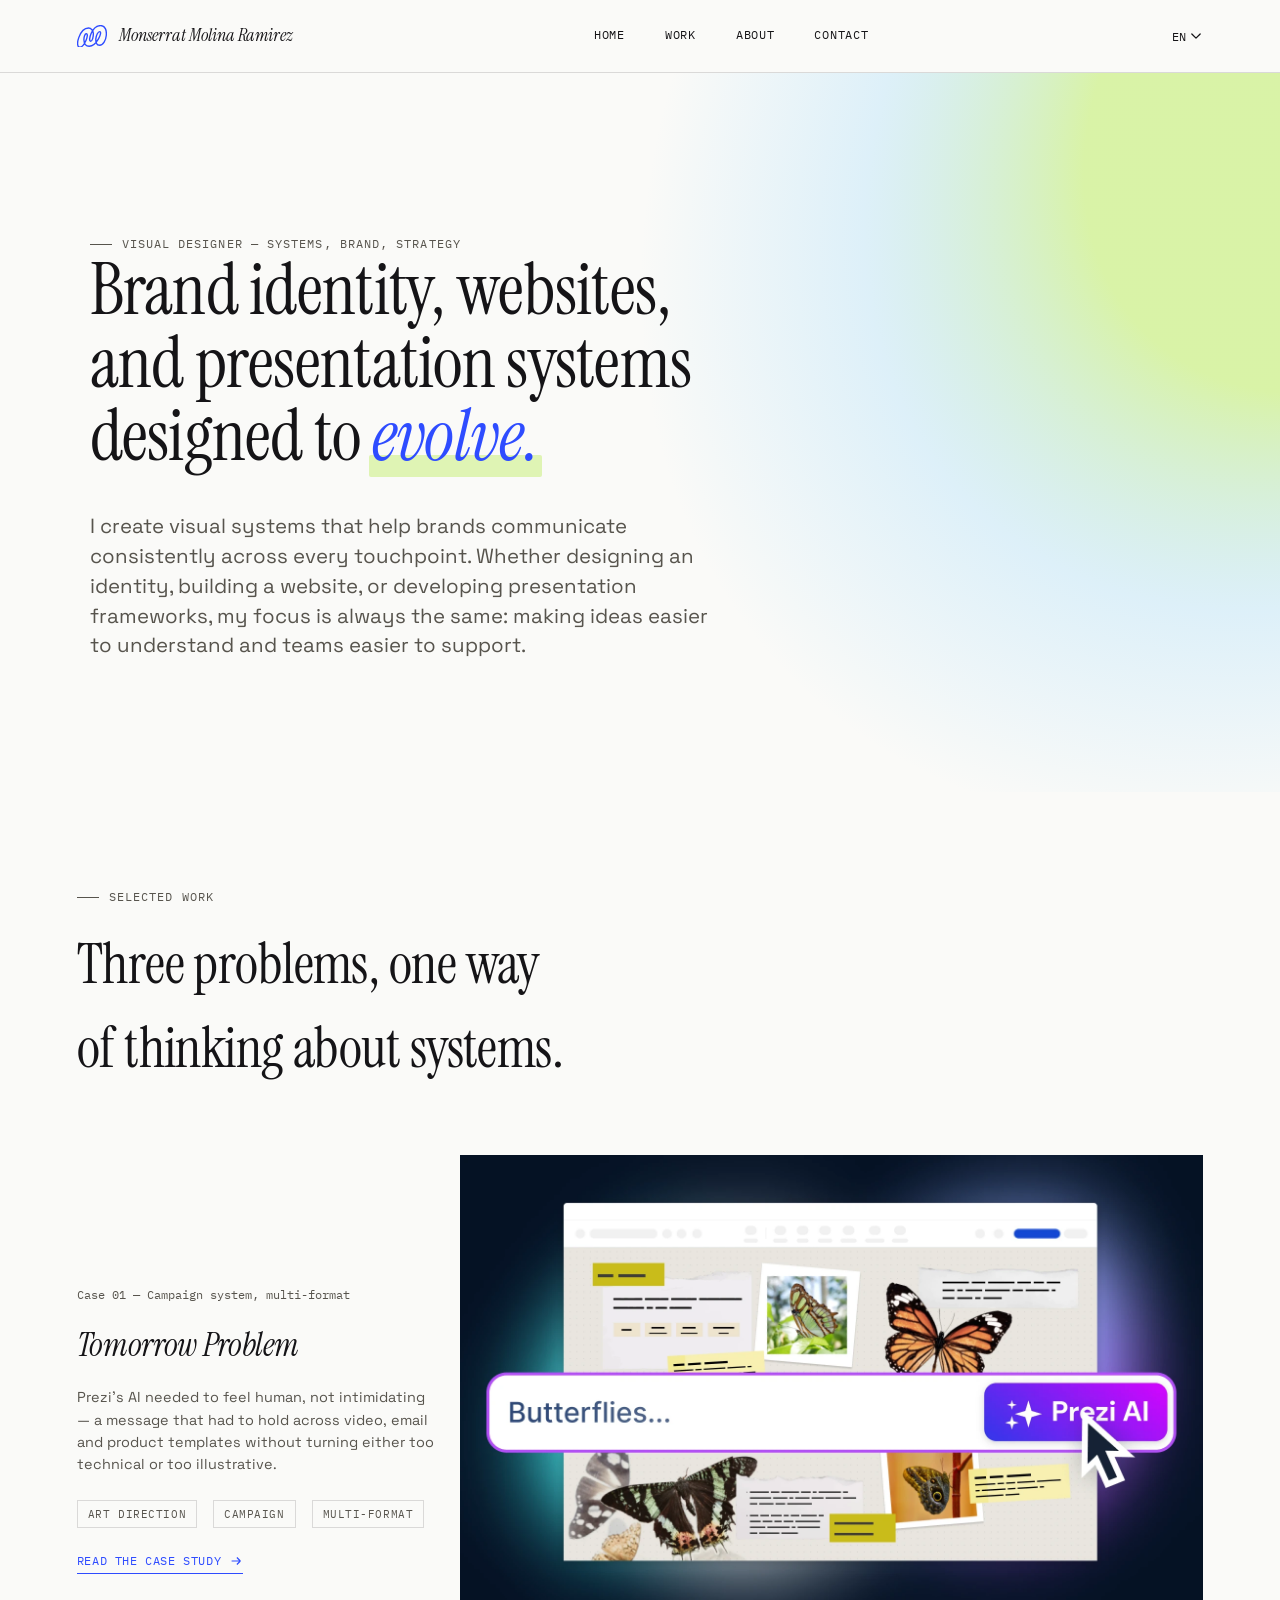
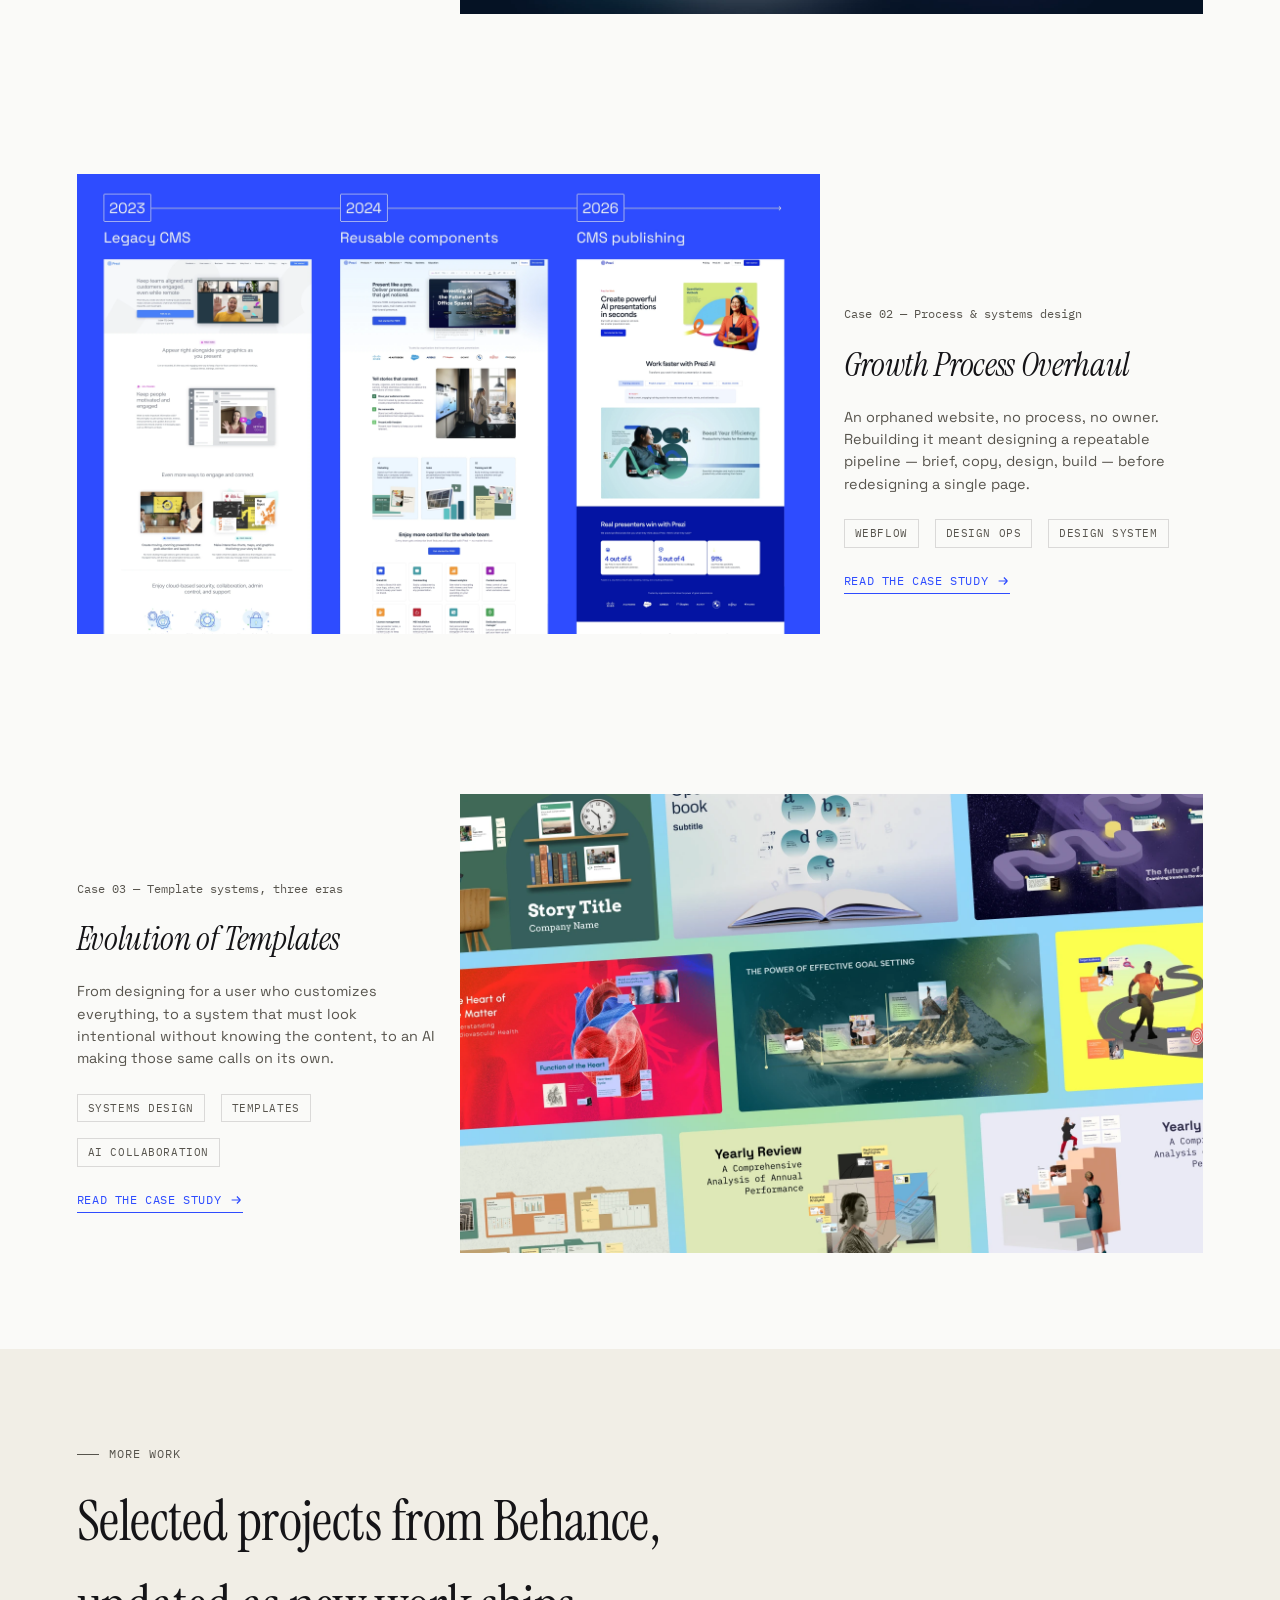
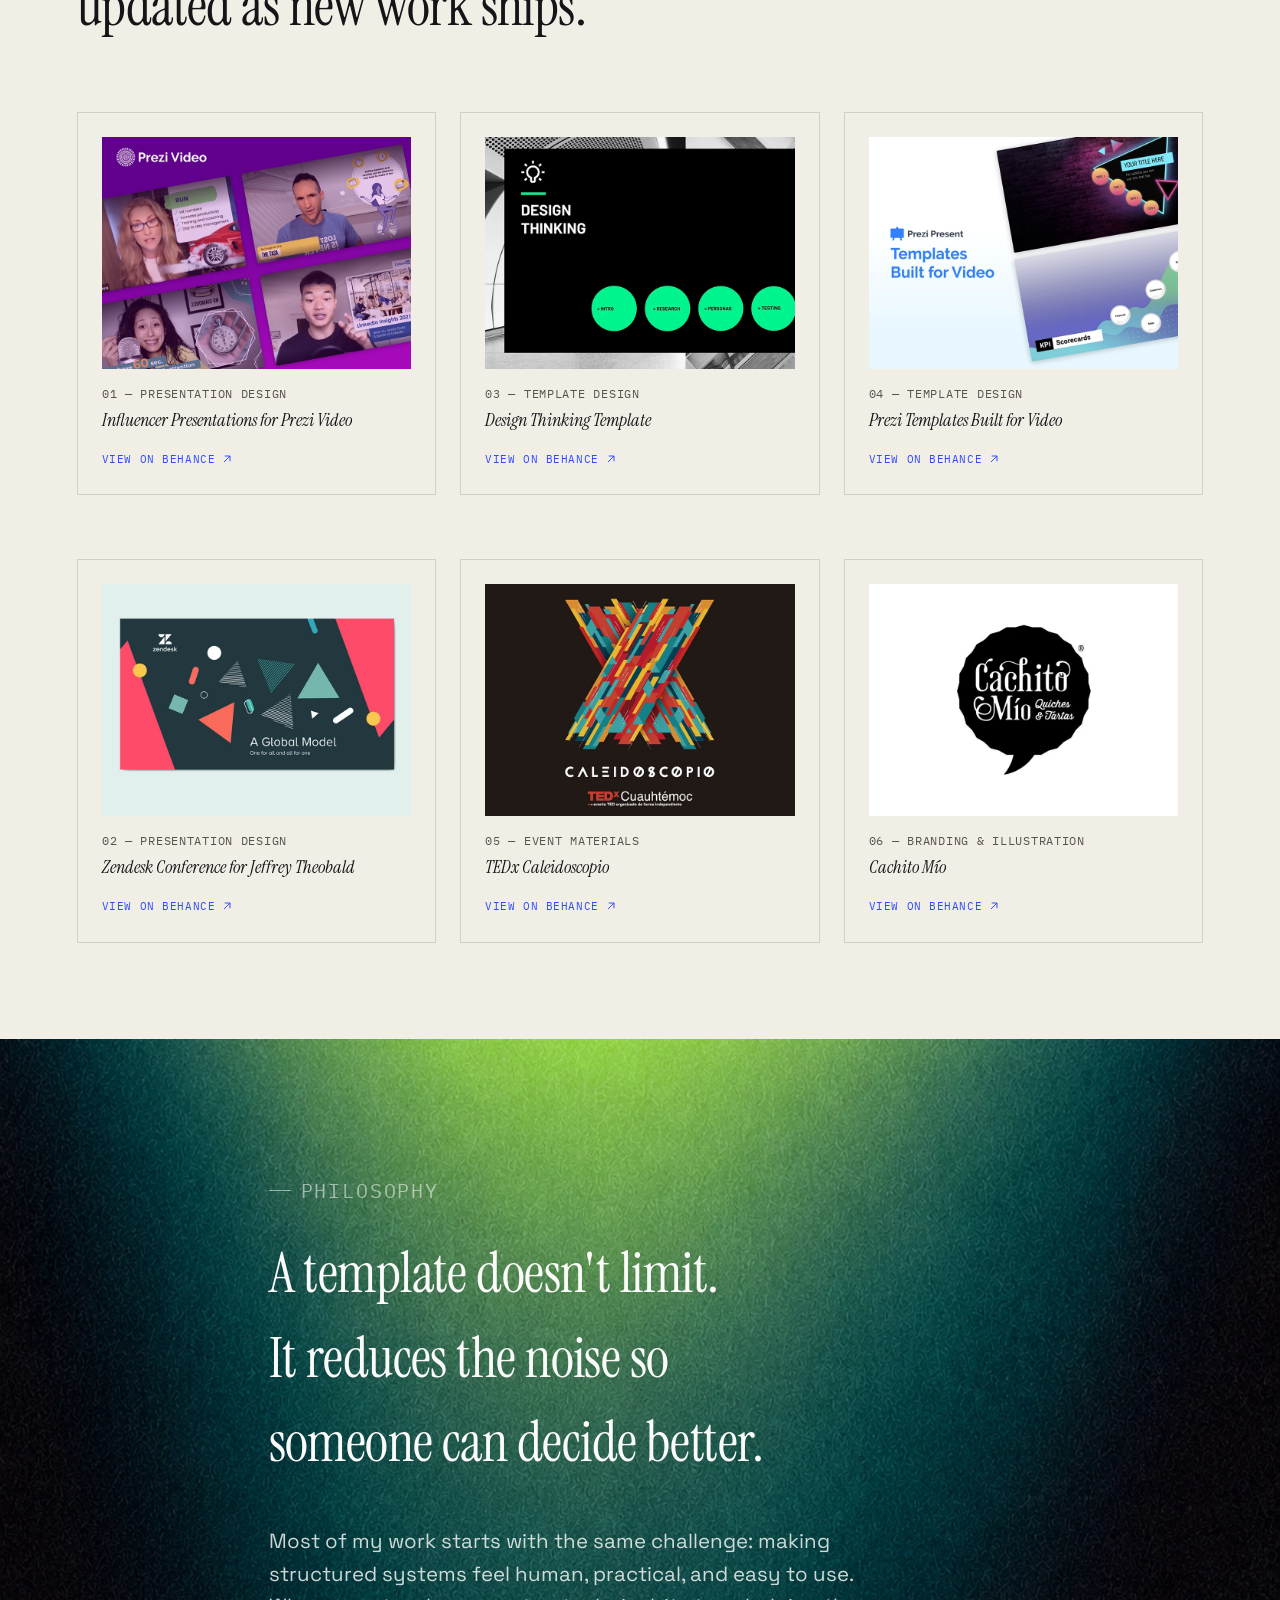
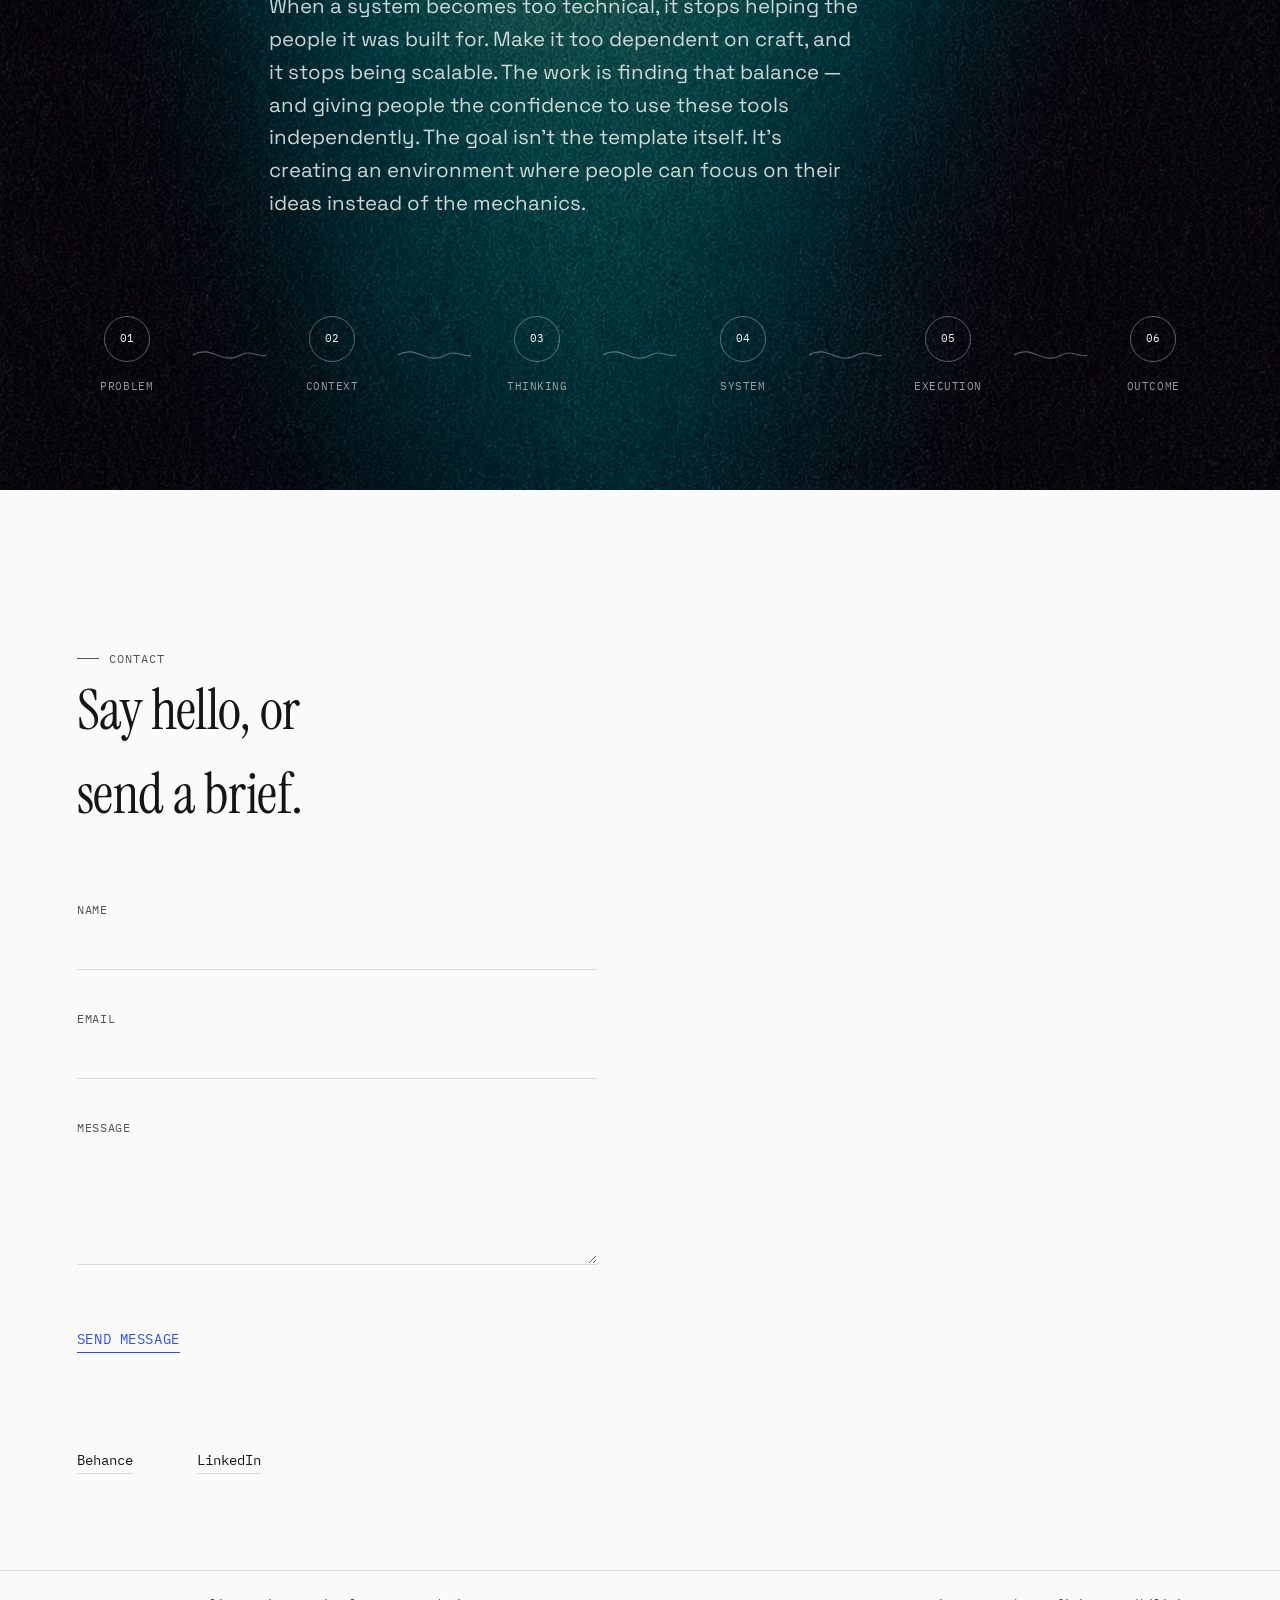
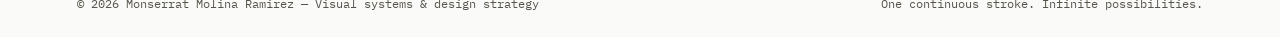
==== index.html @ dd14bffc "Fix unbounded parallax offset on the Philosophy background image The scroll-progress formula had a c" ====
<!DOCTYPE html>
<html lang="en">
<head>
<meta charset="UTF-8">
<meta name="viewport" content="width=device-width, initial-scale=1.0">
<meta name="theme-color" content="#2E4CFF">
<title>Monserrat Molina Ramirez — Visual Designer & Brand Systems</title>
<meta name="description" content="Portfolio of Monserrat Molina Ramirez, a visual designer specializing in brand identity, website design, and presentation systems for growing teams.">
<link rel="canonical" href="https://monmolina.com/">
<link rel="alternate" hreflang="en" href="https://monmolina.com/">
<link rel="alternate" hreflang="es" href="https://monmolina.com/es/">
<link rel="alternate" hreflang="x-default" href="https://monmolina.com/">
<meta property="og:type" content="website">
<meta property="og:site_name" content="Monserrat Molina Ramirez">
<meta property="og:locale" content="en_US">
<meta property="og:locale:alternate" content="es_MX">
<meta property="og:title" content="Monserrat Molina Ramirez — Visual Designer & Brand Systems">
<meta property="og:description" content="Portfolio of Monserrat Molina Ramirez, a visual designer specializing in brand identity, website design, and presentation systems for growing teams.">
<meta property="og:image" content="https://monmolina.com/assets/images/Open%20Graph.png">
<meta property="og:image:width" content="1200">
<meta property="og:image:height" content="630">
<meta property="og:image:alt" content="Monserrat Molina Ramirez — Visual Designer & Brand Systems">
<meta property="og:url" content="https://monmolina.com/">
<meta name="twitter:card" content="summary_large_image">
<meta name="twitter:title" content="Monserrat Molina Ramirez — Visual Designer & Brand Systems">
<meta name="twitter:description" content="Portfolio of Monserrat Molina Ramirez, a visual designer specializing in brand identity, website design, and presentation systems for growing teams.">
<meta name="twitter:image" content="https://monmolina.com/assets/images/Open%20Graph.png">
<link rel="icon" href="/favicon.ico" sizes="any">
<link rel="icon" type="image/svg+xml" href="assets/favicons/favicon_light.svg">
<link rel="icon" type="image/svg+xml" href="assets/favicons/favicon_light.svg" media="(prefers-color-scheme: light)">
<link rel="icon" type="image/svg+xml" href="assets/favicons/favicon_dark.svg" media="(prefers-color-scheme: dark)">
<link rel="icon" type="image/png" sizes="32x32" href="assets/favicons/favicon-32x32.png">
<link rel="icon" type="image/png" sizes="16x16" href="assets/favicons/favicon-16x16.png">
<link rel="apple-touch-icon" sizes="180x180" href="assets/favicons/apple-touch-icon.png">
<link rel="manifest" href="/site.webmanifest">
<link rel="preconnect" href="https://fonts.googleapis.com">
<link rel="preconnect" href="https://fonts.gstatic.com" crossorigin>
<link href="https://fonts.googleapis.com/css2?family=Instrument+Serif:ital@0;1&family=Space+Grotesk:wght@300..700&family=IBM+Plex+Mono:ital,wght@0,400;0,500;1,400&display=swap" rel="stylesheet">
<style>
/* ============ TOKENS ============ */
:root{
  --paper: #FAFAF8;
  --paper-shade: #F1EEE6;
  --ink: #151417;
  --ink-soft: #57544D;
  --blue: #2E4CFF;
  --blue-deep: #1A2FBF;
  --black: #0B0B0C;
  --sky: #90D5FB;
  --lime: #C3EE71;
  --coral: #FF6A5B;
  --mustard: #FFD53B;
  --sage: #779861;
  --purple: #A450EE;
  --cream: #F5F0DE;
  --line: rgba(21,20,23,0.14);
  --line-soft: rgba(21,20,23,0.08);
  --on-dark: rgba(250,250,248,0.86);
  --on-dark-soft: rgba(250,250,248,0.55);

  --s1: 8px; --s2: 16px; --s3: 24px; --s4: 40px; --s5: 64px; --s6: 96px; --s7: 160px;

  --margin: clamp(24px, 6vw, 120px);
  --gutter: 24px;
  --maxw: 1440px;

  --serif: 'Instrument Serif', Georgia, serif;
  --sans: 'Space Grotesk', -apple-system, BlinkMacSystemFont, sans-serif;
  --mono: 'IBM Plex Mono', ui-monospace, monospace;

  --fs-hero: clamp(2.9rem, 6.6vw, 6.4rem);
  --fs-h1: clamp(2.2rem, 4.4vw, 3.6rem);
  --fs-h2: clamp(1.5rem, 2.6vw, 2.15rem);
  --fs-lead: clamp(1.15rem, 1.6vw, 1.5rem);
  --fs-body: 1.0625rem;
  --fs-small: 0.9rem;
  --fs-cap: 0.75rem;

  --ease: cubic-bezier(.22,.61,.16,1);
}

@media (prefers-reduced-motion: reduce){
  *{ animation-duration: 0.001ms !important; animation-iteration-count: 1 !important; transition-duration: 0.001ms !important; scroll-behavior: auto !important; }
}

*{ box-sizing: border-box; margin:0; padding:0; }
html{ scroll-behavior: smooth; }
body{
  background: var(--paper);
  color: var(--ink);
  font-family: var(--sans);
  font-size: var(--fs-body);
  line-height: 1.5;
  -webkit-font-smoothing: antialiased;
  overflow-x: hidden;
}
img,svg{ display:block; max-width:100%; }
a{ color: inherit; text-decoration: none; }
p{ text-wrap: pretty; }
.container{ max-width: var(--maxw); margin: 0 auto; padding-inline: var(--margin); }
.grid{ display:grid; grid-template-columns: repeat(12, 1fr); column-gap: var(--gutter); }

@media (max-width: 1024px){ .grid{ grid-template-columns: repeat(8, 1fr); } }
@media (max-width: 640px){ .grid{ grid-template-columns: repeat(4, 1fr); } }

section{ position: relative; }

/* ============ TYPE HELPERS ============ */
.eyebrow{
  font-family: var(--mono); font-size: var(--fs-cap); letter-spacing: 0.09em; text-transform: uppercase;
  color: var(--ink-soft); display:flex; align-items:center; gap: 10px;
}
.eyebrow::before{ content:''; width: 22px; height: 1px; background: var(--ink-soft); display:inline-block; }
.eyebrow.on-dark{ color: var(--on-dark-soft); }
.eyebrow.on-dark::before{ background: var(--on-dark-soft); }
h1,h2,h3{ font-family: var(--serif); font-weight: 400; letter-spacing: -0.01em; text-wrap: balance; }
.lead{ font-size: var(--fs-lead); line-height: 1.45; color: var(--ink-soft); font-weight: 400; }
.rule{ height:1px; background: var(--line); border:none; width:100%; }
.mono-cap{ font-family: var(--mono); font-size: var(--fs-cap); letter-spacing: 0.06em; text-transform: uppercase; color: var(--ink-soft); }

/* ============ REVEAL ============ */
[data-reveal]{ opacity: 0; transform: translateY(22px); transition: opacity 0.9s var(--ease), transform 0.9s var(--ease); }
[data-reveal].in-view{ opacity: 1; transform: translateY(0); }
[data-reveal="fade"]{ transform: none; }

/* ============ NAV ============ */
.nav{ position: fixed; top:0; left:0; right:0; z-index: 100; background: var(--paper); border-bottom: 1px solid var(--line); transition: transform 0.5s var(--ease); }
.nav.hide{ transform: translateY(-100%); }
.nav-inner{ max-width: var(--maxw); margin: 0 auto; padding-inline: var(--margin); height: 72px; display:flex; align-items:center; justify-content: space-between; }
.brand{ display:flex; align-items:center; gap: 12px; }
.brand .mark{ width: 30px; height: auto; }
.brand .mark path{ stroke: var(--blue); }
.wordmark{ font-family: var(--serif); font-style: italic; font-size: 1.15rem; }
.nav-links{ display:flex; gap: var(--s4); font-family: var(--mono); font-size: var(--fs-cap); letter-spacing: 0.06em; text-transform: uppercase; }
.nav-links a{ position:relative; padding-bottom: 2px; }
.nav-links a::after{ content:''; position:absolute; left:0; bottom:-2px; width:0; height:1px; background: var(--coral); transition: width 0.35s var(--ease); }
.nav-links a:hover::after{ width:100%; }
.nav-links a:hover{ color: var(--coral); }

.nav-controls{ display:flex; align-items:center; gap: var(--s3); }
.lang-switch{ position:relative; }
.lang-btn{ display:flex; align-items:center; gap:4px; font-family: var(--mono); font-size: var(--fs-cap); letter-spacing:0.06em; text-transform:uppercase; background:none; border:none; cursor:pointer; color:var(--ink); padding:4px 2px; }
.lang-btn:hover{ color:var(--blue); }
.lang-chevron{ transition: transform 0.25s var(--ease); }
.lang-switch.open .lang-chevron{ transform: rotate(180deg); }
.lang-menu{ position:absolute; top: calc(100% + 10px); right:0; background:var(--paper); border:1px solid var(--line); min-width:130px; list-style:none; box-shadow: 0 8px 24px rgba(21,20,23,0.12); opacity:0; visibility:hidden; transform: translateY(-6px); transition: opacity 0.2s var(--ease), transform 0.2s var(--ease), visibility 0.2s; z-index:110; }
.lang-switch.open .lang-menu{ opacity:1; visibility:visible; transform:translateY(0); }
.lang-menu li{ font-family: var(--mono); font-size: var(--fs-cap); letter-spacing:0.06em; text-transform:uppercase; padding:10px 14px; cursor:pointer; }
.lang-menu li:hover{ background: var(--paper-shade); color:var(--blue); }
.lang-menu li[aria-selected="true"]{ color: var(--blue); }

.menu-toggle{ display:none; flex-direction:column; justify-content:center; gap:5px; width:32px; height:32px; background:none; border:none; cursor:pointer; padding:0; flex-shrink:0; }
.menu-toggle span{ display:block; width:100%; height:1.5px; background:var(--ink); transition: transform 0.3s var(--ease), opacity 0.3s var(--ease); }
.menu-toggle.open span:nth-child(1){ transform: translateY(6.5px) rotate(45deg); }
.menu-toggle.open span:nth-child(2){ opacity:0; }
.menu-toggle.open span:nth-child(3){ transform: translateY(-6.5px) rotate(-45deg); }

@media (max-width: 640px){
  .menu-toggle{ display:flex; }
  .nav-links{
    display:flex; position:absolute; top:100%; left:0; right:0; flex-direction:column; gap:0;
    background:var(--paper); border-bottom:1px solid var(--line);
    max-height:0; overflow:hidden; opacity:0; pointer-events:none;
    transition: max-height 0.35s var(--ease), opacity 0.25s var(--ease);
  }
  .nav-links.open{ max-height: 320px; opacity:1; pointer-events:auto; }
  .nav-links a{ padding: var(--s3) var(--margin); border-top:1px solid var(--line); }
  .nav-links a:first-child{ border-top:none; }
}

/* ============ FOLIO ============ */

/* ============ LINE MOTIF / DIVIDERS ============ */
.stroke-divider{ width:100%; display:flex; justify-content:center; padding: var(--s5) 0; }
.stroke-divider svg{ width: min(300px, 55%); height:auto; }
.stroke-divider path{ stroke: var(--ink); opacity: 0.28; }
.stroke-divider.blue path{ stroke: var(--blue); opacity: 0.6; }
.stroke-divider.flip svg{ transform: scaleY(-1) rotate(2deg); }

/* ============ POSTER BLOCKS (signature richness) ============ */
.poster-row{ display:grid; grid-template-columns: 1.1fr 0.9fr 1fr; gap: 1px; background: var(--ink); }
.poster{ position:relative; aspect-ratio: 4/5; overflow:hidden; display:flex; flex-direction:column; justify-content:flex-end; padding: var(--s4); }
.poster svg{ position:absolute; inset:0; width:100%; height:100%; }
.poster .p-label{ position:relative; z-index:2; font-family: var(--mono); font-size: var(--fs-cap); letter-spacing:0.06em; text-transform:uppercase; }
.poster-blue{ background: var(--blue); color: var(--cream); }
.poster-black{ background: var(--black); color: var(--on-dark); }
.poster-sky{ background: var(--sky); color: var(--black); }
.poster-cream{ background: var(--cream); color: var(--ink); }
.poster-stack{ position:relative; z-index:2; font-family: var(--serif); font-style: italic; font-size: clamp(2.2rem, 4vw, 3.6rem); line-height: 0.92; }
@media (max-width: 900px){ .poster-row{ grid-template-columns: 1fr; } .poster{ aspect-ratio: 16/10; } }

/* ============ SECTION HEADS ============ */
.section-head{ grid-column: 1 / 13; margin-bottom: var(--s5); }
.section-head h2{ font-size: var(--fs-h1); margin-top: var(--s2); max-width: 18ch; }
.more-work-head h2{ max-width: 38ch; }
.work-head h2{ max-width: 24ch; }
@media (max-width: 640px){ .section-head{ grid-column: 1 / 5; } }

/* ============ WORK ============ */
.work{ padding-block: var(--s6); }
.project{ grid-column: 1 / 13; margin-bottom: var(--s7); }
.project:last-child{ margin-bottom: 0; }
.project-row{ grid-column: 1 / 13; display:grid; grid-template-columns: repeat(12, 1fr); column-gap: var(--gutter); align-items: end; }
.project-visual{ grid-column: 1 / 9; aspect-ratio: 760/470; position:relative; overflow:hidden; }
.project-visual.growth-visual{ aspect-ratio: 1560/1720; }
@media (min-width: 641px){ .project-visual.growth-visual{ aspect-ratio: 760/470; } }
.project.alt .project-visual{ grid-column: 5 / 13; order:2; }
.project-visual svg, .project-visual img{ width:100%; height:100%; object-fit:cover; }
.project-text{ grid-column: 9 / 13; padding-bottom: var(--s4); }
.project.alt .project-text{ grid-column: 1 / 5; order:1; align-self:end; }
.project-text .num{ font-family: var(--mono); font-size: var(--fs-cap); color: var(--ink-soft); }
.project-text h3{ font-size: var(--fs-h2); margin-top: var(--s2); font-style: italic; }
.project-text p{ margin-top: var(--s2); color: var(--ink-soft); font-size: var(--fs-small); line-height:1.55; }
.tags{ margin-top: var(--s3); display:flex; gap: var(--s2); flex-wrap:wrap; }
.tags span{ font-family: var(--mono); font-size: 0.7rem; letter-spacing: 0.05em; text-transform: uppercase; border: 1px solid var(--line); padding: 5px 10px; color: var(--ink-soft); }
.view-case{ display:inline-flex; align-items:center; gap: 8px; margin-top: var(--s3); font-family: var(--mono); font-size: var(--fs-cap); letter-spacing:0.05em; text-transform:uppercase; color: var(--blue); border-bottom: 1px solid var(--blue); padding-bottom: 3px; width: fit-content; }
.view-case:hover{ color: var(--coral); border-color: var(--coral); }
.view-case svg{ width: 14px; height:14px; }

@media (max-width: 1024px){
  .project-visual, .project.alt .project-visual{ grid-column: 1 / 9; order:1; }
  .project-text, .project.alt .project-text{ grid-column: 1 / 9; order:2; margin-top: var(--s3); }
}
@media (max-width: 640px){
  .project-row{ grid-template-columns: repeat(4,1fr); }
  .project-visual, .project.alt .project-visual, .project-text, .project.alt .project-text{ grid-column: 1 / 5; }
}

/* ============ PHILOSOPHY ============ */
.philosophy{ position:relative; padding-block: var(--s6); background: var(--black); color: var(--paper); overflow:hidden; }
.philosophy-bg{ position:absolute; inset:0; overflow:hidden; z-index:0; }
.philosophy-bg img{ position:absolute; top:-10%; left:0; width:100%; height:120%; object-fit:cover; display:block; will-change:transform; }
.philosophy .container{ position:relative; z-index:1; }
.philosophy .grid{ align-items:start; }
.philosophy-text{ grid-column: 3 / 10; }
.philosophy h2{ font-size: var(--fs-h1); margin-top: var(--s3); }
.philosophy p{ margin-top: var(--s4); font-size: var(--fs-lead); line-height: 1.6; color: rgba(250,250,248,0.82); max-width: 46ch; }
@media (max-width: 1024px){ .philosophy-text{ grid-column: 1 / 9; } }
@media (max-width: 640px){ .philosophy-text{ grid-column: 1 / 5; } }

.flow{ grid-column: 1 / 13; margin-top: var(--s6); display:flex; align-items:center; justify-content: space-between; gap: var(--s2); flex-wrap: wrap; }
.flow-step{ display:flex; flex-direction:column; align-items:center; gap: var(--s2); text-align:center; width: 100px; }
.flow-step .dot{ width: 46px; height:46px; border-radius:50%; border: 1px solid rgba(250,250,248,0.35); display:flex; align-items:center; justify-content:center; font-family: var(--mono); font-size: 0.7rem; }
.flow-step .label{ font-family: var(--mono); font-size: 0.68rem; letter-spacing:0.05em; text-transform:uppercase; color: rgba(250,250,248,0.6); }
.flow-connector{ flex:1; min-width: 30px; height: 30px; }
.flow-connector path{ stroke: rgba(250,250,248,0.35); fill:none; stroke-width:1.5; }
@media (max-width: 1061px){
  .flow{ display:grid; grid-template-columns: repeat(3, 1fr); row-gap: var(--s5); column-gap: var(--s3); justify-items:center; }
  .flow-connector{ display:none; }
  .flow-step{ width:auto; }
}
@media (max-width: 640px){
  .flow{ grid-template-columns: repeat(2, 1fr); }
}

/* ============ EXPERIMENTS ============ */
.more-work{ padding-block: var(--s6); background: var(--paper-shade); }
.work-grid{ grid-column: 1/13; display:grid; grid-template-columns: repeat(3, 1fr); column-gap: var(--gutter); row-gap: var(--s5); }
.work-card{ display:block; border: 1px solid var(--line); padding: var(--s3); transition: border-color 0.3s var(--ease); }
a.work-card:hover{ border-color: var(--blue); }
.work-thumb{ aspect-ratio: 4/3; margin-bottom: var(--s2); overflow:hidden; background: #E4E0D4; }
.work-thumb img{ width:100%; height:100%; object-fit:cover; display:block; }
.work-thumb-placeholder{ display:flex; align-items:center; justify-content:center; font-family: var(--mono); font-size: 0.7rem; letter-spacing:0.05em; color:#9A9484; }
.work-card h4{ font-family: var(--serif); font-style: italic; font-size: 1.15rem; font-weight:400; margin-top: 4px; }
.behance-link{ display:inline-flex; align-items:center; gap:6px; margin-top: var(--s2); font-family: var(--mono); font-size: 0.7rem; letter-spacing:0.05em; text-transform:uppercase; color: var(--blue); }
.behance-link svg{ width:12px; height:12px; }
@media (max-width: 1024px){ .work-grid{ grid-template-columns: repeat(2,1fr); } }
@media (max-width: 640px){ .work-grid{ grid-template-columns: repeat(1,1fr); } }

/* ============ NOTES ============ */
.notes{ padding-block: var(--s6); }
.note{ grid-column: 1/13; display:grid; grid-template-columns: repeat(12,1fr); column-gap: var(--gutter); padding-block: var(--s4); border-top: 1px solid var(--line); }
.notes-list .note:last-child{ border-bottom: 1px solid var(--line); }
.note .date{ grid-column: 1/3; font-family: var(--mono); font-size: var(--fs-cap); color: var(--ink-soft); padding-top: 4px; }
.note .title{ grid-column: 3/9; font-family: var(--serif); font-style: italic; font-size: 1.5rem; }
.note .excerpt{ grid-column: 9/13; font-size: var(--fs-small); color: var(--ink-soft); line-height:1.55; }
@media (max-width: 1024px){ .note{ grid-template-columns: repeat(8,1fr); row-gap: var(--s2); } .note .date{ grid-column: 1/4; } .note .title{ grid-column: 1/9; } .note .excerpt{ grid-column: 1/9; } }
@media (max-width: 640px){ .note{ grid-template-columns: repeat(4,1fr); } .note .date, .note .title, .note .excerpt{ grid-column: 1/5; } }

.reading{ grid-column: 1/13; margin-top: var(--s5); }
.reading-list{ display:flex; flex-wrap:wrap; gap: var(--s2) var(--s5); margin-top: var(--s3); }
.reading-list li{ list-style:none; font-family: var(--mono); font-size: var(--fs-small); }
.reading-list li span{ display:block; color: var(--ink-soft); font-size: var(--fs-cap); margin-top: 2px; }

/* ============ CONTACT ============ */
.contact{ padding-block: var(--s7) var(--s6); }
.contact-inner{ grid-column: 1/13; text-align:left; }
.contact h2{ font-size: var(--fs-h1); max-width: 13ch; }
.contact-links{ margin-top: var(--s6); display:flex; gap: var(--s5); flex-wrap:wrap; font-family: var(--mono); font-size: var(--fs-small); }
.contact-links a{ border-bottom: 1px solid var(--line); padding-bottom: 2px; }
.contact-links a:hover{ color: var(--blue); border-color: var(--blue); }
.contact-form{ margin-top: var(--s5); max-width: 520px; }
.hp-field{ position:absolute; left:-9999px; }
.form-row{ margin-top: var(--s4); display:flex; flex-direction:column; gap: 8px; }
.form-row:first-child{ margin-top:0; }
.form-row label{ font-family: var(--mono); font-size: var(--fs-cap); letter-spacing: 0.06em; text-transform: uppercase; color: var(--ink-soft); }
.form-row input, .form-row textarea{
  font-family: var(--sans); font-size: var(--fs-body); color: var(--ink);
  background: transparent; border: none; border-bottom: 1.5px solid var(--line);
  padding: 10px 2px; transition: border-color 0.3s ease; resize: vertical;
}
.form-row input:focus, .form-row textarea:focus{ outline: none; border-color: var(--blue); }
.form-row textarea{ min-height: 120px; }
.form-submit{
  margin-top: var(--s5); position:relative; display:inline-flex; align-items:center; gap:8px;
  font-family: var(--mono); font-size: var(--fs-small); letter-spacing: 0.04em; text-transform: uppercase;
  background:none; border:none; cursor:pointer; color: var(--blue); padding-bottom: 4px;
  border-bottom: 1px solid var(--blue); transition: color 0.3s ease, border-color 0.3s ease;
}
.form-submit:hover{ color: var(--coral); border-color: var(--coral); }
.form-submit:disabled{ opacity: 0.5; cursor: default; }
.form-status{ margin-top: var(--s4); font-family: var(--mono); font-size: var(--fs-small); color: var(--ink-soft); }
.form-status.is-error{ color: var(--coral); }

footer{ border-top: 1px solid var(--line); padding-block: var(--s3); }
.footer-inner{ display:flex; justify-content: space-between; flex-wrap:wrap; gap: var(--s2); font-family: var(--mono); font-size: var(--fs-cap); color: var(--ink-soft); }

:focus-visible{ outline: 2px solid var(--blue); outline-offset: 3px; }

/* ============ CASE STUDY PAGES ============ */
.cs-hero{ padding-top: calc(72px + var(--s5)); padding-bottom: var(--s5); position:relative; overflow:hidden; }
.cs-hero.on-blue{ background: var(--blue); color: var(--cream); }
.cs-hero.on-black{ background: var(--black); color: var(--on-dark); }
.cs-hero.on-sky{ background: var(--sky); color: var(--black); }
.cs-hero-bg{ position:absolute; inset:0; opacity:0.35; z-index:0; }
.cs-hero-inner{ position:relative; z-index:1; }
.back-link{ font-family: var(--mono); font-size: var(--fs-cap); letter-spacing:0.06em; text-transform:uppercase; display:inline-flex; align-items:center; gap:8px; opacity:0.8; }
.back-link:hover{ opacity:1; }
.cs-hero h1{ font-size: clamp(2.6rem, 5.6vw, 5.2rem); margin-top: var(--s3); max-width: 16ch; line-height:1.03; }
.cs-hero .cs-sub{ margin-top: var(--s3); font-size: var(--fs-lead); max-width: 46ch; opacity:0.85; }
.cs-meta-row{ margin-top: var(--s6); display:flex; flex-wrap:wrap; gap: var(--s5); font-family: var(--mono); font-size: var(--fs-cap); }
.cs-meta-row .m{ opacity:0.65; display:block; margin-bottom:4px; }

.cs-section{ padding-block: var(--s6); }
.cs-section.shade{ background: var(--paper-shade); }
.cs-label{ grid-column: 1/3; }
.cs-label .n{ font-family: var(--mono); font-size: var(--fs-cap); color: var(--ink-soft); }
.cs-label h3{ font-size: 1.6rem; font-style: italic; margin-top: var(--s2); }
.cs-body{ grid-column: 4/11; }
.cs-body p{ font-size: var(--fs-body); line-height: 1.7; color: var(--ink-soft); margin-bottom: var(--s3); max-width: 66ch; }
.cs-body p:last-child{ margin-bottom:0; }
.cs-body ul{ margin-top: var(--s3); padding-left: 1.1em; }
.cs-body li{ color: var(--ink-soft); line-height:1.6; margin-bottom: var(--s2); max-width: 62ch; }
.cs-body li b{ color: var(--ink); font-weight: 500; }
.cs-body blockquote{ font-family: var(--serif); font-style: italic; font-size: clamp(1.35rem,2vw,1.8rem); color: var(--blue); margin-block: var(--s4); max-width: 24ch; line-height:1.35; }
@media (max-width: 1024px){ .cs-label{ grid-column: 1/9; margin-bottom: var(--s2);} .cs-body{ grid-column: 1/9; } }
@media (max-width: 640px){ .cs-label{ grid-column: 1/5; } .cs-body{ grid-column: 1/5; } }

.cs-gallery{ grid-column: 1/13; display:grid; grid-template-columns: repeat(12,1fr); gap: var(--gutter); margin-top: var(--s5); }
.cs-gallery .g1{ grid-column: 1/8; aspect-ratio: 16/10; }
.cs-gallery .g2{ grid-column: 8/13; aspect-ratio: 3/4; transform: translateY(var(--s4)); }
.cs-gallery .g3{ grid-column: 1/6; aspect-ratio: 4/3; }
.cs-gallery .g4{ grid-column: 6/13; aspect-ratio: 16/9; }
.cs-gallery svg{ width:100%; height:100%; }
.cs-gallery figure{ overflow:hidden; position:relative; background: var(--paper-shade); }
.cs-gallery figcaption{ position:absolute; left:12px; bottom:12px; z-index:2; font-family: var(--mono); font-size: 0.68rem; letter-spacing:0.04em; text-transform:uppercase; background: var(--paper); padding: 4px 8px; }
@media (max-width: 1024px){ .cs-gallery .g1,.g2,.g3,.g4{ grid-column: 1/9; transform:none; } }
@media (max-width: 640px){ .cs-gallery .g1,.g2,.g3,.g4{ grid-column: 1/5; } }

.cs-next{ padding-block: var(--s7) var(--s6); }
.cs-next a{ display:block; }
.cs-next .eyebrow{ margin-bottom: var(--s2); }
.cs-next h2{ font-size: var(--fs-h1); transition: color 0.3s ease; }
.cs-next a:hover h2{ color: var(--blue); }

</style>
<style>
  .hero{ position: relative; padding-top: calc(72px + var(--s6)); padding-bottom: var(--s5); min-height: 88vh; display:flex; flex-direction:column; justify-content:center; overflow: hidden; }
  .hero-gradient-bg{
    position:absolute; inset:0; z-index:0; pointer-events:none;
    background-image: url("data:image/svg+xml;utf8,<svg viewBox='0 0 1440 706' xmlns='http://www.w3.org/2000/svg' preserveAspectRatio='none'><rect x='0' y='0' height='100%25' width='100%25' fill='url(%23grad)' opacity='0.6'/><defs><radialGradient id='grad' gradientUnits='userSpaceOnUse' cx='0' cy='0' r='10' gradientTransform='matrix(-82.05 35.15 -24.395 -56.946 1558.5 86)'><stop stop-color='rgba(195,238,113,1)' offset='0.39617'/><stop stop-color='rgba(170,226,182,0.725)' offset='0.54133'/><stop stop-color='rgba(144,213,251,0.45)' offset='0.68649'/><stop stop-color='rgba(144,213,251,0)' offset='0.98'/></radialGradient></defs></svg>");
    background-size: 100% 100%; background-repeat: no-repeat;
  }
  .hero-line{ position: absolute; top: 8%; right: -2%; width: min(32vw, 430px); opacity: 0.9; z-index: 0; }
  .hero-line path{ fill:none; }
  .hero-line path.hero-loop-path.looping{ animation: hero-loop-draw 5s ease-in-out infinite alternate; animation-play-state: paused; }
  .hero-line path.hero-loop-path.looping.in-view{ animation-play-state: running; }
  @keyframes hero-loop-draw{ from{ stroke-dashoffset: var(--hlen); } to{ stroke-dashoffset: 0; } }
  .hero-content{ position: relative; z-index: 1; grid-column: 1 / 9; }
  @media (max-width: 1024px){ .hero-content{ grid-column: 1 / 9; } .hero-line{ opacity: 0.45; top: 42%; width: min(50vw, 340px); } }
  @media (max-width: 640px){ .hero-content{ grid-column: 1 / 5; } }
  .hero h1{ font-size: clamp(2.6rem, 5.6vw, 5.6rem); line-height: 1.02; max-width: 22ch; }
  .hero h1 em{ font-style: italic; color: var(--blue); position: relative; }
  .hero h1 em::after{
    content:''; position:absolute; left:-3px; right:-3px; bottom:0.08em; height:0.3em;
    background: var(--lime); opacity:0.5; z-index:-1; border-radius:2px;
    transform: scaleX(0); transform-origin: left;
  }
  .hero h1 em.hl-in::after{ animation: hl-sweep 0.9s cubic-bezier(.22,.61,.16,1) forwards; }
  @keyframes hl-sweep{ to{ transform: scaleX(1); } }
  .hero .lead{ margin-top: var(--s4); max-width: 48ch; }
  .hero-meta{ margin-top: var(--s6); display:flex; gap: var(--s6); flex-wrap: wrap; }
  .hero-meta .item{ font-family: var(--mono); font-size: var(--fs-cap); color: var(--ink-soft); max-width: 22ch; }
  .hero-meta .item b{ display:block; color: var(--ink); font-size: 1.5rem; font-family: var(--serif); font-style: italic; font-weight: 400; margin-bottom: 4px; }
</style>
<script type="application/ld+json">
{
  "@context": "https://schema.org",
  "@graph": [
    {
      "@type": "Person",
      "@id": "https://monmolina.com/#person",
      "name": "Monserrat Molina Ramirez",
      "url": "https://monmolina.com/",
      "image": "https://monmolina.com/assets/images/me.webp",
      "jobTitle": "Visual Designer",
      "description": "Visual designer specializing in brand identity, website design, and presentation systems.",
      "address": { "@type": "PostalAddress", "addressLocality": "Mexico City", "addressCountry": "MX" },
      "sameAs": [
        "https://www.behance.net/tarresnom",
        "https://www.linkedin.com/in/monserrat-molina-ramirez/"
      ]
    },
    {
      "@type": "WebSite",
      "@id": "https://monmolina.com/#website",
      "name": "Monserrat Molina Ramirez — Portfolio",
      "url": "https://monmolina.com/",
      "inLanguage": ["en", "es"],
      "publisher": { "@id": "https://monmolina.com/#person" }
    }
  ]
}
</script>
</head>
<body>

<nav class="nav" id="nav">
  <div class="nav-inner">
    <a href="#top" class="brand">
      <svg class="mark" viewBox="0 0 305 232" fill="none" xmlns="http://www.w3.org/2000/svg" aria-hidden="true">
        <path d="M117.015 30.9328C143.392 30.9328 166.567 56.3497 166.567 87.5243C166.567 118.699 156.979 165.694 138.509 165.694C107.733 165.694 148.581 6 240.89 6C333.199 6 303.392 206.456 230.343 206.456C162.728 206.456 196.298 66.9054 230.343 66.9054C264.387 66.9054 199.627 216.528 123.885 216.528C48.1443 216.528 67.1412 88.4839 93.679 88.4839C129.168 88.4839 73.5357 225.64 28.4596 225.64C-26.7731 225.64 26.379 30.9413 117.015 30.9413V30.9328Z" stroke-width="14" stroke-linecap="round" stroke-linejoin="round"/>
      </svg>
      <span class="wordmark">Monserrat Molina Ramirez</span>
    </a>
    <div class="nav-links" id="navLinks">
      <a href="index.html" data-i18n="nav_home">Home</a>
      <a href="#work" data-i18n="nav_work">Work</a>
      <a href="about.html" data-i18n="nav_about">About</a>
      <a href="#contact" data-i18n="nav_contact">Contact</a>
    </div>
    <div class="nav-controls">
      <div class="lang-switch" id="langSwitch">
        <button type="button" class="lang-btn" id="langBtn" aria-haspopup="listbox" aria-expanded="false">
          <span id="langBtnLabel">EN</span>
          <svg class="lang-chevron" viewBox="0 0 12 8" width="10" height="7" aria-hidden="true"><path d="M1 1L6 6L11 1" stroke="currentColor" stroke-width="1.5" fill="none" stroke-linecap="round" stroke-linejoin="round"/></svg>
        </button>
        <ul class="lang-menu" id="langMenu" role="listbox">
          <li role="option" data-lang="en" data-href="/" aria-selected="true">EN</li>
          <li role="option" data-lang="es" data-href="/es/" aria-selected="false">ES</li>
        </ul>
      </div>
      <button type="button" class="menu-toggle" id="menuToggle" aria-expanded="false" aria-controls="navLinks" aria-label="Menu">
        <span></span><span></span><span></span>
      </button>
    </div>
  </div>
</nav>


<main id="top">

<!-- ============ HERO ============ -->
<section class="hero" id="hero" data-section="hero">
  <div class="hero-gradient-bg" aria-hidden="true"></div>
  <div class="container grid">
    <svg class="hero-line" viewBox="0 0 430 636" xmlns="http://www.w3.org/2000/svg" aria-hidden="true">
      <path class="hero-loop-path" d="M382.204 310.984C416.717 332.164 438.833 367.903 437.183 405.578L437.154 405.604C428.447 604.459 -3.86458 702.392 1.44182 581.206C3.01656 545.243 44.5255 507.958 96.5518 478.814M382.204 310.984C363.705 299.631 341.645 292.461 317.773 291.416C249.361 288.42 145.329 304.938 143.554 345.47C141.724 387.276 276.899 374.712 382.204 310.984ZM382.204 310.984C445.862 272.458 498.605 215.235 503.564 140.021M503.776 136.16C512.645 -66.3914 69.952 -20.2511 62.9331 140.043C60.9799 184.649 87.589 210.398 125.85 222.566M125.85 222.566C214.838 250.865 366.855 205.698 369.143 153.451C371.299 104.219 226.763 142.897 125.85 222.566ZM125.85 222.566C73.6261 263.795 33.085 316.002 30.603 372.683C28.2236 427.025 56.8502 460.459 96.5518 478.814M96.5518 478.814C178.281 516.598 306.944 490.477 308.659 451.289C310.829 401.743 187.589 427.816 96.5518 478.814Z" stroke="#90D5FB" stroke-width="2.78677"/>
    </svg>
    <div class="hero-content">
      <p class="eyebrow" data-i18n="hero_eyebrow">Visual designer — systems, brand, strategy</p>
      <h1 data-i18n="hero_title">Brand identity, websites, and presentation systems designed to <em>evolve.</em></h1>
      <p class="lead" data-i18n="hero_lead">I create visual systems that help brands communicate consistently across every touchpoint. Whether designing an identity, building a website, or developing presentation frameworks, my focus is always the same: making ideas easier to understand and teams easier to support.</p>
    </div>
  </div>
</section>


<!-- ============ WORK ============ -->
<section class="work" id="work" data-section="work">
  <div class="container">
    <div class="grid">
      <div class="section-head work-head" data-reveal>
        <p class="eyebrow" data-i18n="work_eyebrow">Selected work</p>
        <h2 data-i18n="work_title">Three problems, one way of thinking about systems.</h2>
      </div>
    </div>

    <!-- Project 1 -->
    <div class="grid project alt" data-reveal>
      <div class="project-row">
        <div class="project-visual">
          <img src="assets/images/webp/case_study_1.webp" alt="Tomorrow Problem — Prezi AI search bar mockup with butterfly reference photos" loading="lazy">
        </div>
        <div class="project-text">
          <p class="num" data-i18n="p1_num">Case 01 — Campaign system, multi-format</p>
          <h3 data-i18n="p1_title">Tomorrow Problem</h3>
          <p data-i18n="p1_body">Prezi's AI needed to feel human, not intimidating — a message that had to hold across video, email and product templates without turning either too technical or too illustrative.</p>
          <div class="tags"><span data-i18n="p1_tag1">Art direction</span><span data-i18n="p1_tag2">Campaign</span><span data-i18n="p1_tag3">Multi-format</span></div>
          <a class="view-case" href="case-studies/tomorrow-problem.html"><span data-i18n="read_case">Read the case study</span> <svg viewBox="0 0 16 16" fill="none"><path d="M3 8H13M13 8L9 4M13 8L9 12" stroke="currentColor" stroke-width="1.4"/></svg></a>
        </div>
      </div>
    </div>

    <!-- Project 2 -->
    <div class="grid project" data-reveal>
      <div class="project-row">
        <div class="project-visual growth-visual">
          <picture>
            <source media="(max-width: 640px)" srcset="assets/images/webp/case_study_2_mobile.webp">
            <img src="assets/images/webp/case_study_2.webp" data-img-en="assets/images/webp/case_study_2.webp" data-img-es="assets/images/webp/case_study_2_es.webp" alt="Growth Process Overhaul — 2023 to 2026 website evolution timeline" loading="lazy">
          </picture>
        </div>
        <div class="project-text">
          <p class="num" data-i18n="p2_num">Case 02 — Process &amp; systems design</p>
          <h3 data-i18n="p2_title">Growth Process Overhaul</h3>
          <p data-i18n="p2_body">An orphaned website, no process, no owner. Rebuilding it meant designing a repeatable pipeline — brief, copy, design, build — before redesigning a single page.</p>
          <div class="tags"><span data-i18n="p2_tag1">Webflow</span><span data-i18n="p2_tag2">Design ops</span><span data-i18n="p2_tag3">Design system</span></div>
          <a class="view-case" href="case-studies/growth-process.html"><span data-i18n="read_case">Read the case study</span> <svg viewBox="0 0 16 16" fill="none"><path d="M3 8H13M13 8L9 4M13 8L9 12" stroke="currentColor" stroke-width="1.4"/></svg></a>
        </div>
      </div>
    </div>

    <!-- Project 3 -->
    <div class="grid project alt" data-reveal>
      <div class="project-row">
        <div class="project-visual">
          <img src="assets/images/webp/case_study_3.webp" alt="Evolution of Templates — grid of finished template covers" loading="lazy">
        </div>
        <div class="project-text">
          <p class="num" data-i18n="p3_num">Case 03 — Template systems, three eras</p>
          <h3 data-i18n="p3_title">Evolution of Templates</h3>
          <p data-i18n="p3_body">From designing for a user who customizes everything, to a system that must look intentional without knowing the content, to an AI making those same calls on its own.</p>
          <div class="tags"><span data-i18n="p3_tag1">Systems design</span><span data-i18n="p3_tag2">Templates</span><span data-i18n="p3_tag3">AI collaboration</span></div>
          <a class="view-case" href="case-studies/template-evolution.html"><span data-i18n="read_case">Read the case study</span> <svg viewBox="0 0 16 16" fill="none"><path d="M3 8H13M13 8L9 4M13 8L9 12" stroke="currentColor" stroke-width="1.4"/></svg></a>
        </div>
      </div>
    </div>

  </div>
</section>

<!-- ============ PHILOSOPHY ============ -->
<section class="more-work" id="more-work" data-section="morework">
  <div class="container">
    <div class="grid">
      <div class="section-head more-work-head" data-reveal>
        <p class="eyebrow" data-i18n="more_eyebrow">More work</p>
        <h2 data-i18n="more_title">Selected projects from Behance, updated as new work ships.</h2>
      </div>
    </div>
    <div class="work-grid">

      <a class="work-card" href="https://www.behance.net/gallery/128465891/Influencer-Presentations-for-Prezi-Video" target="_blank" rel="noopener" data-reveal>
        <div class="work-thumb"><img src="assets/images/behance/prezi_video.webp" alt="Influencer Presentations for Prezi Video"></div>
        <p class="mono-cap" data-i18n="mw1_cat">01 — Presentation Design</p>
        <h4 data-i18n="mw1_title">Influencer Presentations for Prezi Video</h4>
        <span class="behance-link"><span data-i18n="view_behance">View on Behance</span> <svg viewBox="0 0 16 16" fill="none"><path d="M4 12L12 4M12 4H5M12 4V11" stroke="currentColor" stroke-width="1.3"/></svg></span>
      </a>

      <a class="work-card" href="https://www.behance.net/gallery/128462601/Design-Thinking-Template-Video-and-Present" target="_blank" rel="noopener" data-reveal>
        <div class="work-thumb"><img src="assets/images/behance/design_thinking.webp" alt="Design Thinking Template"></div>
        <p class="mono-cap" data-i18n="mw2_cat">03 — Template Design</p>
        <h4 data-i18n="mw2_title">Design Thinking Template</h4>
        <span class="behance-link"><span data-i18n="view_behance">View on Behance</span> <svg viewBox="0 0 16 16" fill="none"><path d="M4 12L12 4M12 4H5M12 4V11" stroke="currentColor" stroke-width="1.3"/></svg></span>
      </a>

      <a class="work-card" href="https://www.behance.net/gallery/128456805/Prezi-Templates-Built-for-Video" target="_blank" rel="noopener" data-reveal>
        <div class="work-thumb"><img src="assets/images/behance/video_templates.webp" alt="Prezi Templates Built for Video"></div>
        <p class="mono-cap" data-i18n="mw3_cat">04 — Template Design</p>
        <h4 data-i18n="mw3_title">Prezi Templates Built for Video</h4>
        <span class="behance-link"><span data-i18n="view_behance">View on Behance</span> <svg viewBox="0 0 16 16" fill="none"><path d="M4 12L12 4M12 4H5M12 4V11" stroke="currentColor" stroke-width="1.3"/></svg></span>
      </a>

      <a class="work-card" href="https://www.behance.net/gallery/75545709/Zendesk-Conference-for-Jeffrey-Theobald" target="_blank" rel="noopener" data-reveal>
        <div class="work-thumb"><img src="assets/images/behance/zendesk.webp" alt="Zendesk Conference for Jeffrey Theobald"></div>
        <p class="mono-cap" data-i18n="mw4_cat">02 — Presentation Design</p>
        <h4 data-i18n="mw4_title">Zendesk Conference for Jeffrey Theobald</h4>
        <span class="behance-link"><span data-i18n="view_behance">View on Behance</span> <svg viewBox="0 0 16 16" fill="none"><path d="M4 12L12 4M12 4H5M12 4V11" stroke="currentColor" stroke-width="1.3"/></svg></span>
      </a>

      <a class="work-card" href="https://www.behance.net/gallery/80875185/TEDx-Caleidoscopio" target="_blank" rel="noopener" data-reveal>
        <div class="work-thumb"><img src="assets/images/behance/caleidoscopio.webp" alt="TEDx Caleidoscopio"></div>
        <p class="mono-cap" data-i18n="mw5_cat">05 — Event Materials</p>
        <h4 data-i18n="mw5_title">TEDx Caleidoscopio</h4>
        <span class="behance-link"><span data-i18n="view_behance">View on Behance</span> <svg viewBox="0 0 16 16" fill="none"><path d="M4 12L12 4M12 4H5M12 4V11" stroke="currentColor" stroke-width="1.3"/></svg></span>
      </a>

      <a class="work-card" href="https://www.behance.net/gallery/23938365/Cachito-Mio" target="_blank" rel="noopener" data-reveal>
        <div class="work-thumb"><img src="assets/images/behance/cachito_mio.webp" alt="Cachito Mío"></div>
        <p class="mono-cap" data-i18n="mw6_cat">06 — Branding &amp; Illustration</p>
        <h4 data-i18n="mw6_title">Cachito Mío</h4>
        <span class="behance-link"><span data-i18n="view_behance">View on Behance</span> <svg viewBox="0 0 16 16" fill="none"><path d="M4 12L12 4M12 4H5M12 4V11" stroke="currentColor" stroke-width="1.3"/></svg></span>
      </a>

    </div>
  </div>
</section>

<section class="philosophy" id="philosophy" data-section="philosophy">
  <div class="philosophy-bg" aria-hidden="true">
    <img id="philosophy-img" src="assets/gradient_background.webp" alt="">
  </div>
  <div class="container">
    <div class="grid">
      <div class="philosophy-text" data-reveal>
        <p class="eyebrow on-dark" data-i18n="philosophy_eyebrow">Philosophy</p>
        <h2 data-i18n="philosophy_title">A template doesn't limit. It reduces the noise so someone can decide better.</h2>
        <p data-i18n="philosophy_body">Most of my work starts with the same challenge: making structured systems feel human, practical, and easy to use. When a system becomes too technical, it stops helping the people it was built for. Make it too dependent on craft, and it stops being scalable. The work is finding that balance — and giving people the confidence to use these tools independently. The goal isn't the template itself. It's creating an environment where people can focus on their ideas instead of the mechanics.</p>
      </div>
    </div>

    <div class="grid">
      <div class="flow" data-reveal>
        <div class="flow-step"><div class="dot">01</div><div class="label" data-i18n="flow1">Problem</div></div>
        <svg class="flow-connector" viewBox="0 0 100 30"><path d="M0,15 C25,0 40,30 65,15 C80,7 90,20 100,15"/></svg>
        <div class="flow-step"><div class="dot">02</div><div class="label" data-i18n="flow2">Context</div></div>
        <svg class="flow-connector" viewBox="0 0 100 30"><path d="M0,15 C25,0 40,30 65,15 C80,7 90,20 100,15"/></svg>
        <div class="flow-step"><div class="dot">03</div><div class="label" data-i18n="flow3">Thinking</div></div>
        <svg class="flow-connector" viewBox="0 0 100 30"><path d="M0,15 C25,0 40,30 65,15 C80,7 90,20 100,15"/></svg>
        <div class="flow-step"><div class="dot">04</div><div class="label" data-i18n="flow4">System</div></div>
        <svg class="flow-connector" viewBox="0 0 100 30"><path d="M0,15 C25,0 40,30 65,15 C80,7 90,20 100,15"/></svg>
        <div class="flow-step"><div class="dot">05</div><div class="label" data-i18n="flow5">Execution</div></div>
        <svg class="flow-connector" viewBox="0 0 100 30"><path d="M0,15 C25,0 40,30 65,15 C80,7 90,20 100,15"/></svg>
        <div class="flow-step"><div class="dot">06</div><div class="label" data-i18n="flow6">Outcome</div></div>
      </div>
    </div>
  </div>
</section>

<!-- ============ EXPERIMENTS ============ -->


<!-- ============ CONTACT ============ -->
<section class="contact" id="contact" data-section="contact">
  <div class="container grid">
    <div class="contact-inner" data-reveal>
      <p class="eyebrow" data-i18n="contact_eyebrow">Contact</p>
      <h2 data-i18n="contact_title">Say hello, or send a brief.</h2>
      <form class="contact-form" id="contact-form" name="contact" method="POST" data-netlify="true" netlify-honeypot="bot-field">
        <input type="hidden" name="form-name" value="contact">
        <p class="hp-field"><label>Don't fill this out if you're human: <input name="bot-field"></label></p>
        <div class="form-row">
          <label for="cf-name" data-i18n="contact_name_label">Name</label>
          <input type="text" id="cf-name" name="name" autocomplete="name" required>
        </div>
        <div class="form-row">
          <label for="cf-email" data-i18n="contact_email_label">Email</label>
          <input type="email" id="cf-email" name="email" autocomplete="email" required>
        </div>
        <div class="form-row">
          <label for="cf-message" data-i18n="contact_message_label">Message</label>
          <textarea id="cf-message" name="message" required></textarea>
        </div>
        <button type="submit" class="form-submit" data-i18n="contact_submit">Send message</button>
      </form>
      <p class="form-status" id="contact-form-status" aria-live="polite" hidden></p>
      <div class="contact-links">
        <a href="https://www.behance.net/tarresnom" target="_blank" rel="noopener">Behance</a>
        <a href="https://www.linkedin.com/in/monserrat-molina-ramirez/?locale=en-US" target="_blank" rel="noopener" data-linkedin>LinkedIn</a>
      </div>
    </div>
  </div>
</section>

<footer>
  <div class="container footer-inner">
    <span data-i18n="footer1">© 2026 Monserrat Molina Ramirez — Visual systems &amp; design strategy</span>
    <span data-i18n="footer2">One continuous stroke. Infinite possibilities.</span>
  </div>
</footer>

</main>

<script>
(function(){
  // ---------- i18n dictionary ----------
  var i18n = {
    en: {
      nav_home: "Home", nav_work: "Work", nav_about: "About", nav_contact: "Contact",
      hero_eyebrow: "Visual designer — systems, brand, strategy",
      hero_title: "Brand identity, websites, and presentation systems designed to <em>evolve.</em>",
      hero_lead: "I create visual systems that help brands communicate consistently across every touchpoint. Whether designing an identity, building a website, or developing presentation frameworks, my focus is always the same: making ideas easier to understand and teams easier to support.",
      work_eyebrow: "Selected work",
      work_title: "Three problems, one way of thinking about systems.",
      p1_num: "Case 01 — Campaign system, multi-format",
      p1_title: "Tomorrow Problem",
      p1_body: "Prezi's AI needed to feel human, not intimidating — a message that had to hold across video, email and product templates without turning either too technical or too illustrative.",
      p1_tag1: "Art direction", p1_tag2: "Campaign", p1_tag3: "Multi-format",
      p2_num: "Case 02 — Process &amp; systems design",
      p2_title: "Growth Process Overhaul",
      p2_body: "An orphaned website, no process, no owner. Rebuilding it meant designing a repeatable pipeline — brief, copy, design, build — before redesigning a single page.",
      p2_tag1: "Webflow", p2_tag2: "Design ops", p2_tag3: "Design system",
      p3_num: "Case 03 — Template systems, three eras",
      p3_title: "Evolution of Templates",
      p3_body: "From designing for a user who customizes everything, to a system that must look intentional without knowing the content, to an AI making those same calls on its own.",
      p3_tag1: "Systems design", p3_tag2: "Templates", p3_tag3: "AI collaboration",
      read_case: "Read the case study",
      more_eyebrow: "More work",
      more_title: "Selected projects from Behance, updated as new work ships.",
      mw1_cat: "01 — Presentation Design", mw2_cat: "03 — Template Design", mw3_cat: "04 — Template Design",
      mw4_cat: "02 — Presentation Design", mw5_cat: "05 — Event Materials", mw6_cat: "06 — Branding &amp; Illustration",
      mw1_title: "Influencer Presentations for Prezi Video", mw2_title: "Design Thinking Template",
      mw3_title: "Prezi Templates Built for Video", mw4_title: "Zendesk Conference for Jeffrey Theobald",
      mw5_title: "TEDx Caleidoscopio", mw6_title: "Cachito Mío",
      view_behance: "View on Behance",
      philosophy_eyebrow: "Philosophy",
      philosophy_title: "A template doesn't limit. It reduces the noise so someone can decide better.",
      philosophy_body: "Most of my work starts with the same challenge: making structured systems feel human, practical, and easy to use. When a system becomes too technical, it stops helping the people it was built for. Make it too dependent on craft, and it stops being scalable. The work is finding that balance — and giving people the confidence to use these tools independently. The goal isn't the template itself. It's creating an environment where people can focus on their ideas instead of the mechanics.",
      flow1: "Problem", flow2: "Context", flow3: "Thinking", flow4: "System", flow5: "Execution", flow6: "Outcome",
      contact_eyebrow: "Contact",
      contact_title: "Say hello, or send a brief.",
      contact_name_label: "Name",
      contact_email_label: "Email",
      contact_message_label: "Message",
      contact_submit: "Send message",
      contact_success: "Thanks — I'll get back to you soon.",
      contact_error: "Something went wrong. Please try again, or reach out on Behance or LinkedIn.",
      footer1: "© 2026 Monserrat Molina Ramirez — Visual systems &amp; design strategy",
      footer2: "One continuous stroke. Infinite possibilities."
    },
    es: {
      nav_home: "Inicio", nav_work: "Trabajo", nav_about: "Acerca de", nav_contact: "Contacto",
      hero_eyebrow: "Diseñadora visual — sistemas, marca, estrategia",
      hero_title: "Identidad de marca, sitios web y sistemas de presentación diseñados para <em>evolucionar.</em>",
      hero_lead: "Creo sistemas visuales que ayudan a las marcas a comunicarse de forma consistente en cada punto de contacto. Ya sea diseñando una identidad, construyendo un sitio web o desarrollando sistemas de presentación, mi enfoque siempre es el mismo: hacer que las ideas sean más fáciles de entender y los equipos más fáciles de apoyar.",
      work_eyebrow: "Trabajo seleccionado",
      work_title: "Tres problemas, una misma forma de pensar en sistemas.",
      p1_num: "Caso 01 — Sistema de campaña, multiformato",
      p1_title: "Tomorrow Problem",
      p1_body: "La IA de Prezi necesitaba sentirse humana, no intimidante — un mensaje que debía mantenerse consistente en video, correo electrónico y plantillas de producto sin volverse demasiado técnico ni demasiado ilustrativo.",
      p1_tag1: "Dirección de arte", p1_tag2: "Campaña", p1_tag3: "Multiformato",
      p2_num: "Caso 02 — Proceso y diseño de sistemas",
      p2_title: "Diseñando un mejor flujo de trabajo",
      p2_body: "Un sitio web huérfano, sin proceso ni responsable. Reconstruirlo significó diseñar un flujo repetible — brief, copy, diseño, construcción — antes de rediseñar una sola página.",
      p2_tag1: "Webflow", p2_tag2: "Operaciones de diseño", p2_tag3: "Sistema de diseño",
      p3_num: "Caso 03 — Sistemas de plantillas, tres eras",
      p3_title: "Evolución de plantillas",
      p3_body: "De diseñar alta personalización para un usuario, a un sistema que debe verse intencional sin conocer el contenido, hasta una IA que toma esas mismas decisiones por sí sola.",
      p3_tag1: "Diseño de sistemas", p3_tag2: "Plantillas", p3_tag3: "Colaboración con IA",
      read_case: "Leer el caso de estudio",
      more_eyebrow: "Más trabajo",
      more_title: "Proyectos seleccionados de Behance, actualizados conforme se publica nuevo trabajo.",
      mw1_cat: "01 — Diseño de presentaciones", mw2_cat: "03 — Diseño de plantillas", mw3_cat: "04 — Diseño de plantillas",
      mw4_cat: "02 — Diseño de presentaciones", mw5_cat: "05 — Materiales de evento", mw6_cat: "06 — Marca e ilustración",
      mw1_title: "Presentaciones para influencers de Prezi Video", mw2_title: "Plantilla de Design Thinking",
      mw3_title: "Plantillas de Prezi creadas para video", mw4_title: "Conferencia de Zendesk para Jeffrey Theobald",
      mw5_title: "TEDx Caleidoscopio", mw6_title: "Cachito Mío",
      view_behance: "Ver en Behance",
      philosophy_eyebrow: "Filosofía",
      philosophy_title: "Una plantilla no limita. Reduce el ruido para que alguien pueda decidir mejor.",
      philosophy_body: "La mayor parte de mi trabajo comienza con el mismo reto: hacer que los sistemas estructurados se sientan humanos, prácticos y fáciles de usar. Cuando un sistema se vuelve demasiado técnico, deja de ayudar a las personas para las que fue creado. Si depende demasiado del oficio, deja de ser escalable. El trabajo consiste en encontrar ese equilibrio — y dar a las personas la confianza para usar estas herramientas de forma independiente. El objetivo no es la plantilla en sí. Es crear un entorno donde las personas puedan concentrarse en sus ideas en lugar de en la mecánica.",
      flow1: "Problema", flow2: "Contexto", flow3: "Pensamiento", flow4: "Sistema", flow5: "Ejecución", flow6: "Resultado",
      contact_eyebrow: "Contacto",
      contact_title: "Saluda, o envía un brief.",
      contact_name_label: "Nombre",
      contact_email_label: "Correo electrónico",
      contact_message_label: "Mensaje",
      contact_submit: "Enviar mensaje",
      contact_success: "Gracias — te responderé pronto.",
      contact_error: "Algo salió mal. Intenta de nuevo o escríbeme por Behance o LinkedIn.",
      footer1: "© 2026 Monserrat Molina Ramirez — Sistemas visuales y estrategia de diseño",
      footer2: "Un solo trazo continuo. Infinitas posibilidades."
    }
  };

  var reducedMotion = window.matchMedia('(prefers-reduced-motion: reduce)').matches;
  var currentLang = 'en';

  // ---------- Reveal on scroll ----------
  var revealEls = document.querySelectorAll('[data-reveal]');
  var io = new IntersectionObserver(function(entries){
    entries.forEach(function(e){
      if(e.isIntersecting){ e.target.classList.add('in-view'); io.unobserve(e.target); }
    });
  }, { threshold: 0.14, rootMargin: '0px 0px -40px 0px' });
  revealEls.forEach(function(el){ io.observe(el); });

  // ---------- Mobile menu toggle ----------
  var menuToggle = document.getElementById('menuToggle');
  var navLinksEl = document.getElementById('navLinks');
  if(menuToggle && navLinksEl){
    menuToggle.addEventListener('click', function(){
      var isOpen = navLinksEl.classList.toggle('open');
      menuToggle.classList.toggle('open', isOpen);
      menuToggle.setAttribute('aria-expanded', isOpen ? 'true' : 'false');
    });
    navLinksEl.querySelectorAll('a').forEach(function(a){
      a.addEventListener('click', function(){
        navLinksEl.classList.remove('open');
        menuToggle.classList.remove('open');
        menuToggle.setAttribute('aria-expanded', 'false');
      });
    });
  }

  // ---------- Language switcher ----------
  var langSwitch = document.getElementById('langSwitch');
  var langBtn = document.getElementById('langBtn');
  var langMenu = document.getElementById('langMenu');
  var langBtnLabel = document.getElementById('langBtnLabel');
  function setLang(lang){
    currentLang = lang;
    document.documentElement.setAttribute('lang', lang);
    document.querySelectorAll('[data-i18n]').forEach(function(el){
      var key = el.getAttribute('data-i18n');
      if(i18n[lang] && i18n[lang][key] != null) el.innerHTML = i18n[lang][key];
    });
    if(langBtnLabel) langBtnLabel.textContent = lang.toUpperCase();
    if(langMenu){
      langMenu.querySelectorAll('li').forEach(function(li){
        li.setAttribute('aria-selected', li.getAttribute('data-lang') === lang ? 'true' : 'false');
      });
    }
    document.querySelectorAll('[data-img-en]').forEach(function(el){
      var url = el.getAttribute(lang === 'es' ? 'data-img-es' : 'data-img-en');
      if(!url) return;
      if(el.tagName === 'SOURCE') el.srcset = url; else el.src = url;
    });
    var linkedinEl = document.querySelector('[data-linkedin]');
    if(linkedinEl){
      linkedinEl.href = lang === 'es'
        ? 'https://www.linkedin.com/in/monserrat-molina-ramirez/?locale=es-ES'
        : 'https://www.linkedin.com/in/monserrat-molina-ramirez/?locale=en-US';
    }
    try{ localStorage.setItem('lang', lang); }catch(e){}
    triggerHeroHighlight();
  }
  function triggerHeroHighlight(){
    var em = document.querySelector('.hero h1 em');
    if(!em || reducedMotion) return;
    em.classList.remove('hl-in');
    void em.offsetWidth;
    em.classList.add('hl-in');
  }
  if(langBtn && langSwitch && langMenu){
    langBtn.addEventListener('click', function(e){
      e.stopPropagation();
      var isOpen = langSwitch.classList.toggle('open');
      langBtn.setAttribute('aria-expanded', isOpen ? 'true' : 'false');
    });
    langMenu.querySelectorAll('li').forEach(function(li){
      li.addEventListener('click', function(){
        var href = li.getAttribute('data-href');
        if(href && li.getAttribute('data-lang') !== document.documentElement.getAttribute('lang')){
          window.location.href = href;
          return;
        }
        langSwitch.classList.remove('open');
        langBtn.setAttribute('aria-expanded', 'false');
      });
    });
    document.addEventListener('click', function(e){
      if(!langSwitch.contains(e.target)) langSwitch.classList.remove('open');
    });
    document.addEventListener('keydown', function(e){
      if(e.key === 'Escape') langSwitch.classList.remove('open');
    });
  }
  var savedLang = 'en';
  setLang(savedLang);

  // ---------- Nav hide on scroll down ----------
  var nav = document.getElementById('nav');
  if(nav){
    var lastY = window.scrollY;
    window.addEventListener('scroll', function(){
      var y = window.scrollY;
      if(y > lastY && y > 140){ nav.classList.add('hide'); } else { nav.classList.remove('hide'); }
      lastY = y;
    }, { passive: true });
  }

  // ---------- Path draw-in (works on any element with .draw-path) ----------
  if(!reducedMotion){
    document.querySelectorAll('.draw-path').forEach(function(p, i){
      try{
        var len = p.getTotalLength();
        p.style.strokeDasharray = len;
        p.style.strokeDashoffset = len;
        p.getBoundingClientRect();
        p.style.transition = 'stroke-dashoffset 2.2s cubic-bezier(.22,.61,.16,1) ' + (i*0.15) + 's';
        requestAnimationFrame(function(){ setTimeout(function(){ p.style.strokeDashoffset = 0; }, 180); });
      }catch(e){}
    });
  }

  // ---------- Hero line: seamless draw-in/draw-out loop, running only while scrolled into view ----------
  document.querySelectorAll('.hero-loop-path').forEach(function(p){
    try{
      var len = p.getTotalLength();
      p.style.strokeDasharray = len;
      p.style.setProperty('--hlen', len);
      if(!reducedMotion){
        p.style.strokeDashoffset = len;
        p.classList.add('looping');
        var heroLineEl = p.closest('.hero-line');
        if(heroLineEl){
          var heroLineIO = new IntersectionObserver(function(entries){
            entries.forEach(function(e){ p.classList.toggle('in-view', e.isIntersecting); });
          }, { threshold: 0 });
          heroLineIO.observe(heroLineEl);
        }
      } else {
        p.style.strokeDashoffset = 0;
      }
    }catch(e){}
  });

  // ---------- Spirograph / hypotrochoid path generator ----------
  // Produces a single continuous-stroke loop path, echoing the wordmark's own line logic.
  window.spiro = function(R, r, d, turns, steps, cx, cy, scale){
    turns = turns || 1; steps = steps || 900; cx = cx || 0; cy = cy || 0; scale = scale || 1;
    var pts = [];
    var max = Math.PI * 2 * turns;
    for(var i=0; i<=steps; i++){
      var t = (i/steps) * max;
      var x = (R-r)*Math.cos(t) + d*Math.cos(((R-r)/r)*t);
      var y = (R-r)*Math.sin(t) - d*Math.sin(((R-r)/r)*t);
      pts.push([cx + x*scale, cy + y*scale]);
    }
    var dstr = 'M ' + pts[0][0].toFixed(1) + ',' + pts[0][1].toFixed(1);
    for(var j=1;j<pts.length;j++){ dstr += ' L ' + pts[j][0].toFixed(1) + ',' + pts[j][1].toFixed(1); }
    return dstr;
  };

  // Logarithmic spiral (nautilus-style), returns a 'd' path of concentric arcs
  window.logSpiral = function(turns, a, b, steps, cx, cy){
    turns = turns || 4; a = a || 2; b = b || 0.28; steps = steps || 400; cx = cx || 0; cy = cy || 0;
    var pts = [];
    var max = Math.PI * 2 * turns;
    for(var i=0;i<=steps;i++){
      var t = (i/steps)*max;
      var rad = a * Math.exp(b*t);
      pts.push([cx + rad*Math.cos(t), cy + rad*Math.sin(t)]);
    }
    var dstr = 'M ' + pts[0][0].toFixed(1) + ',' + pts[0][1].toFixed(1);
    for(var j=1;j<pts.length;j++){ dstr += ' L ' + pts[j][0].toFixed(1) + ',' + pts[j][1].toFixed(1); }
    return dstr;
  };

  // Auto-populate any [data-spiro] svg path elements found on the page
  document.querySelectorAll('[data-spiro]').forEach(function(el){
    var cfg = el.getAttribute('data-spiro').split(',').map(Number);
    var d = window.spiro(cfg[0], cfg[1], cfg[2], cfg[3], 700, cfg[4]||0, cfg[5]||0, cfg[6]||1);
    el.setAttribute('d', d);
  });
  document.querySelectorAll('[data-logspiral]').forEach(function(el){
    var cfg = el.getAttribute('data-logspiral').split(',').map(Number);
    var d = window.logSpiral(cfg[0], cfg[1], cfg[2], 500, cfg[3]||0, cfg[4]||0);
    el.setAttribute('d', d);
  });

  var contactForm = document.getElementById('contact-form');
  if(contactForm){
    contactForm.addEventListener('submit', function(e){
      e.preventDefault();
      var pageLang = i18n[document.documentElement.getAttribute('lang')] ? document.documentElement.getAttribute('lang') : 'en';
      var status = document.getElementById('contact-form-status');
      var submitBtn = contactForm.querySelector('.form-submit');
      var data = new FormData(contactForm);
      var encoded = [];
      data.forEach(function(v,k){ encoded.push(encodeURIComponent(k) + '=' + encodeURIComponent(v)); });
      submitBtn.disabled = true;
      fetch('/', {
        method: 'POST',
        headers: { 'Content-Type': 'application/x-www-form-urlencoded' },
        body: encoded.join('&')
      }).then(function(res){
        if(!res.ok) throw new Error('Bad response');
        contactForm.reset();
        contactForm.hidden = true;
        status.textContent = i18n[pageLang].contact_success;
        status.classList.remove('is-error');
        status.hidden = false;
      }).catch(function(){
        submitBtn.disabled = false;
        status.textContent = i18n[pageLang].contact_error;
        status.classList.add('is-error');
        status.hidden = false;
      });
    });
  }

  var heroGradientBg = document.querySelector('.hero-gradient-bg');
  var heroSection = document.getElementById('hero');
  if(heroGradientBg && heroSection && !reducedMotion){
    var gradientTicking = false;
    var updateHeroGradient = function(){
      var rect = heroSection.getBoundingClientRect();
      var scrolled = Math.max(0, -rect.top);
      var progress = Math.min(1, scrolled / rect.height);
      heroGradientBg.style.transform = 'translateY(' + (scrolled * 0.35).toFixed(1) + 'px)';
      heroGradientBg.style.opacity = (1 - progress * 0.9).toFixed(3);
      gradientTicking = false;
    };
    window.addEventListener('scroll', function(){
      if(!gradientTicking){
        requestAnimationFrame(updateHeroGradient);
        gradientTicking = true;
      }
    }, { passive: true });
    updateHeroGradient();
  }

  var philosophySection = document.querySelector('.philosophy');
  var philosophyImg = document.getElementById('philosophy-img');
  if(philosophySection && philosophyImg && !reducedMotion){
    var philosophyTicking = false;
    var updatePhilosophyImg = function(){
      var rect = philosophySection.getBoundingClientRect();
      var vh = window.innerHeight;
      var total = rect.height + vh;
      var scrolled = vh - rect.top;
      var progress = Math.min(1, Math.max(0, scrolled / total));
      var offset = (progress - 0.5) * 100;
      philosophyImg.style.transform = 'translateY(' + offset.toFixed(1) + 'px)';
      philosophyTicking = false;
    };
    window.addEventListener('scroll', function(){
      if(!philosophyTicking){
        requestAnimationFrame(updatePhilosophyImg);
        philosophyTicking = true;
      }
    }, { passive: true });
    window.addEventListener('resize', function(){ requestAnimationFrame(updatePhilosophyImg); });
    updatePhilosophyImg();
  }
})();

</script>
</body>
</html>
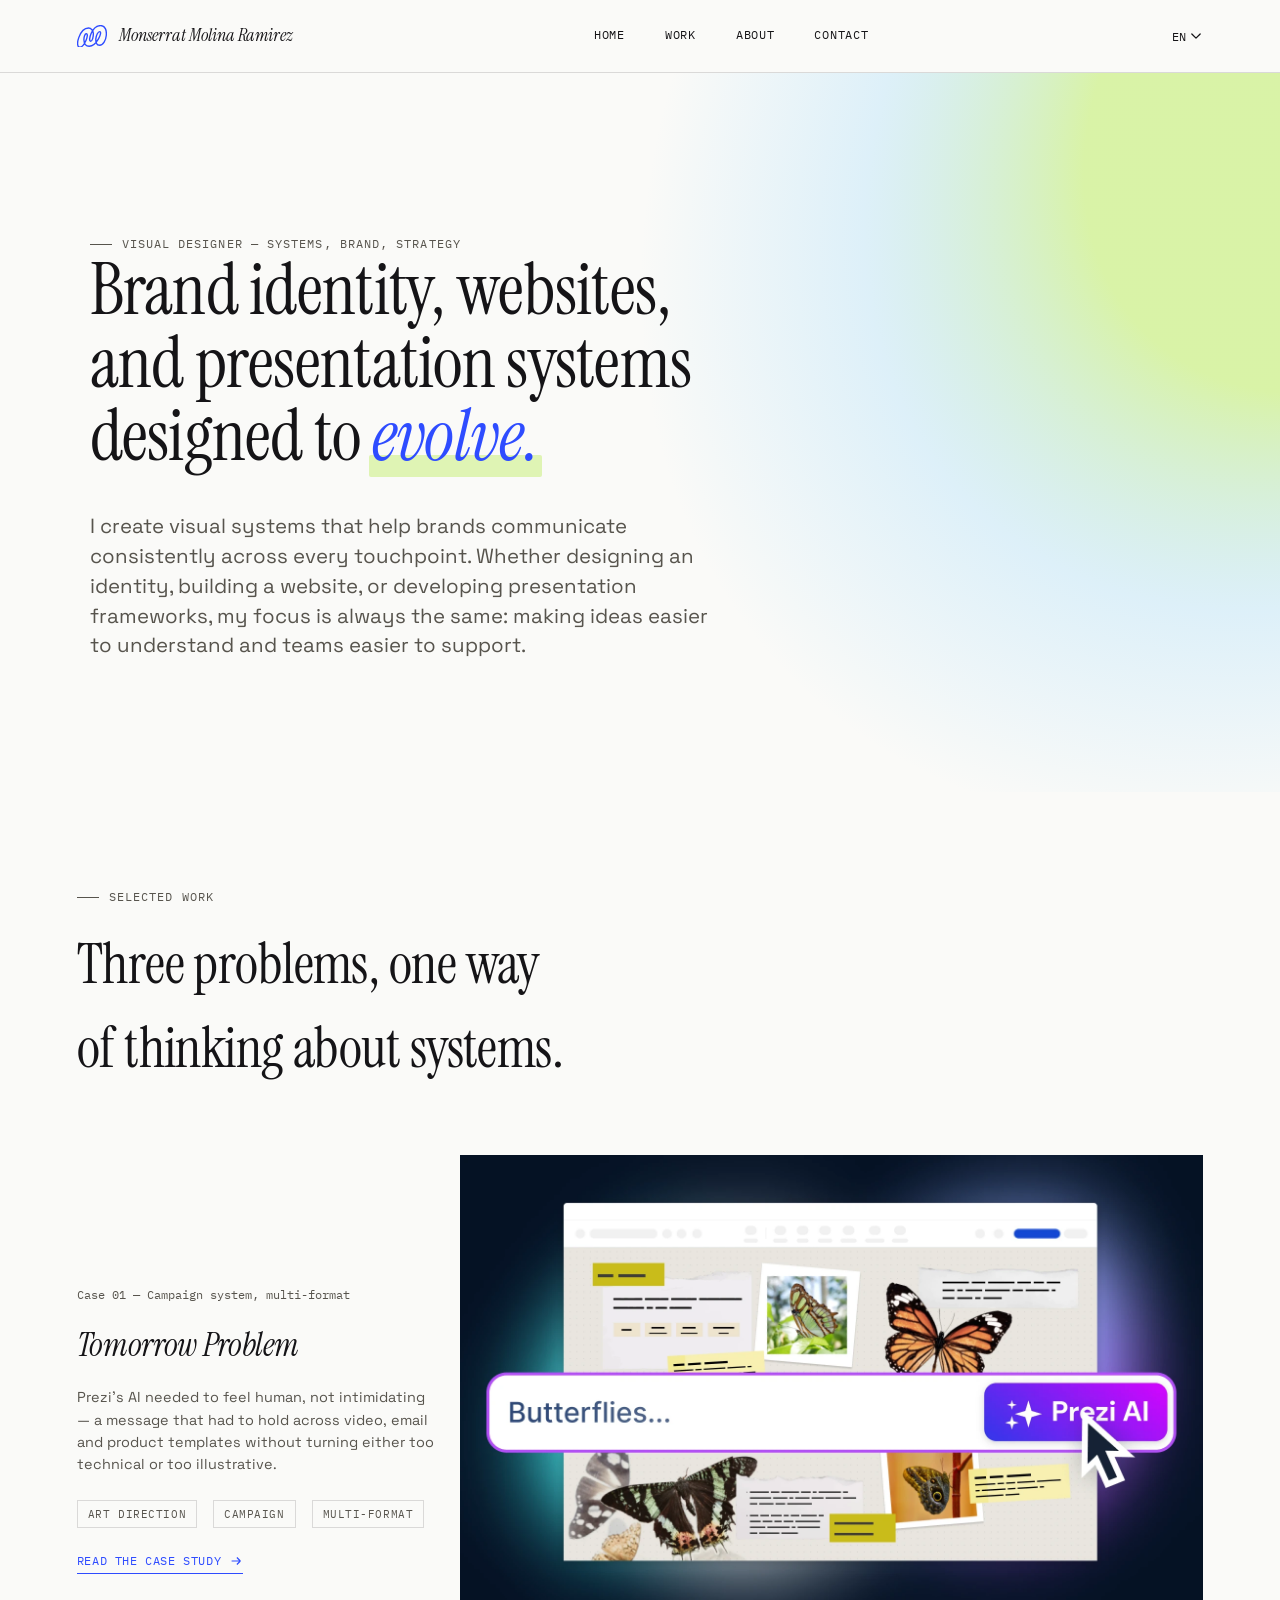
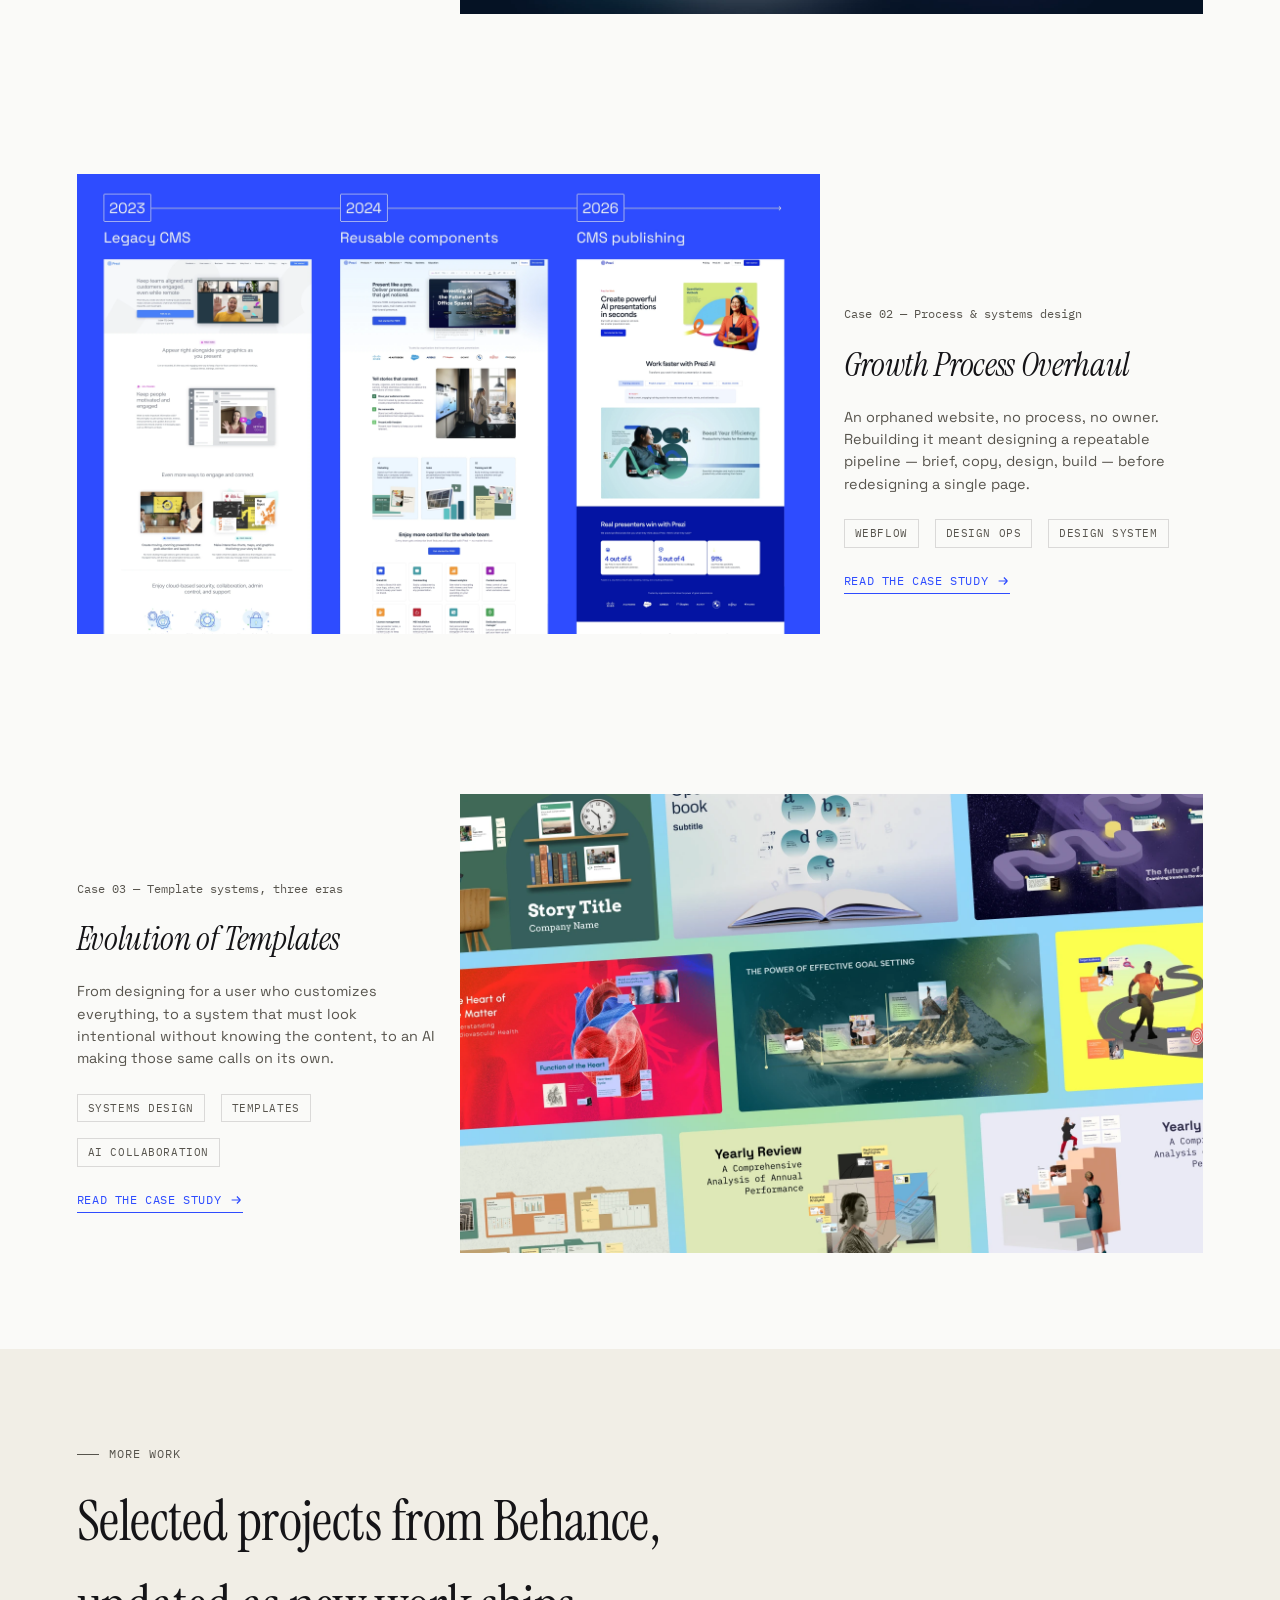
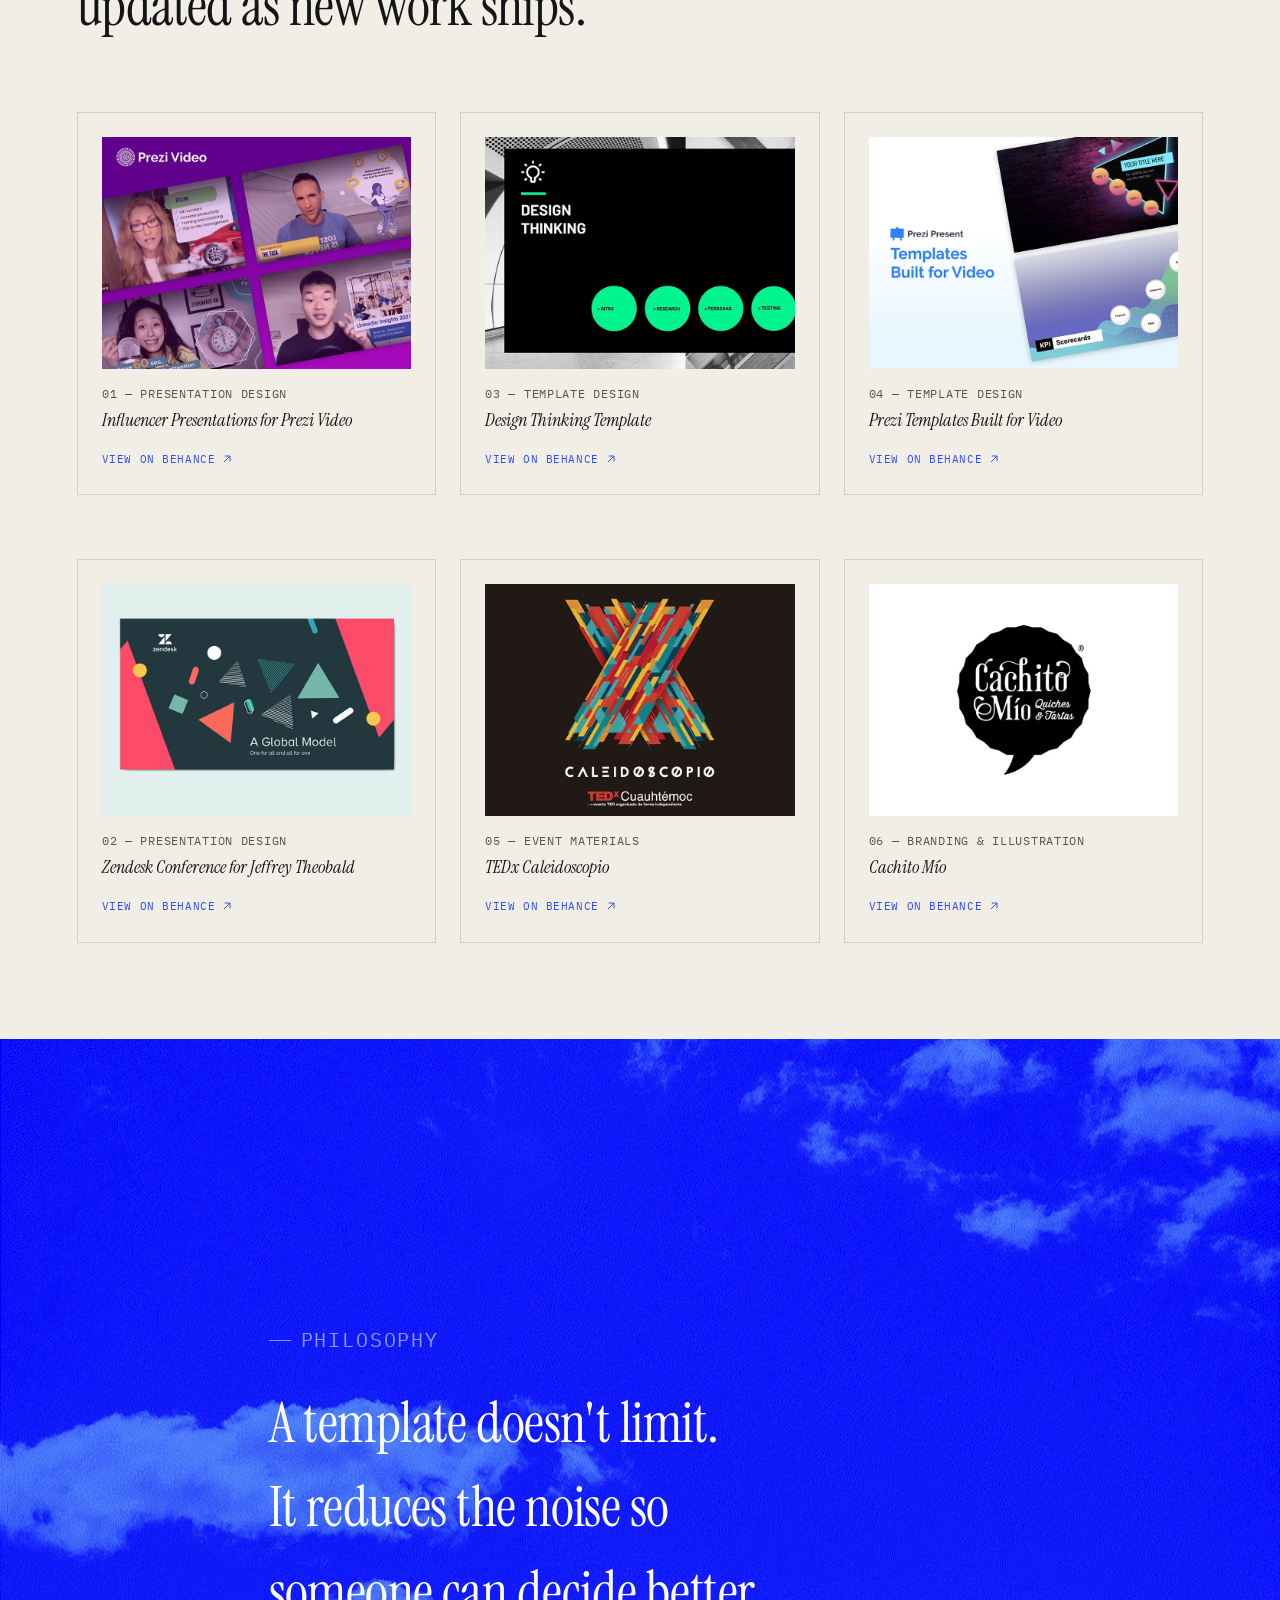
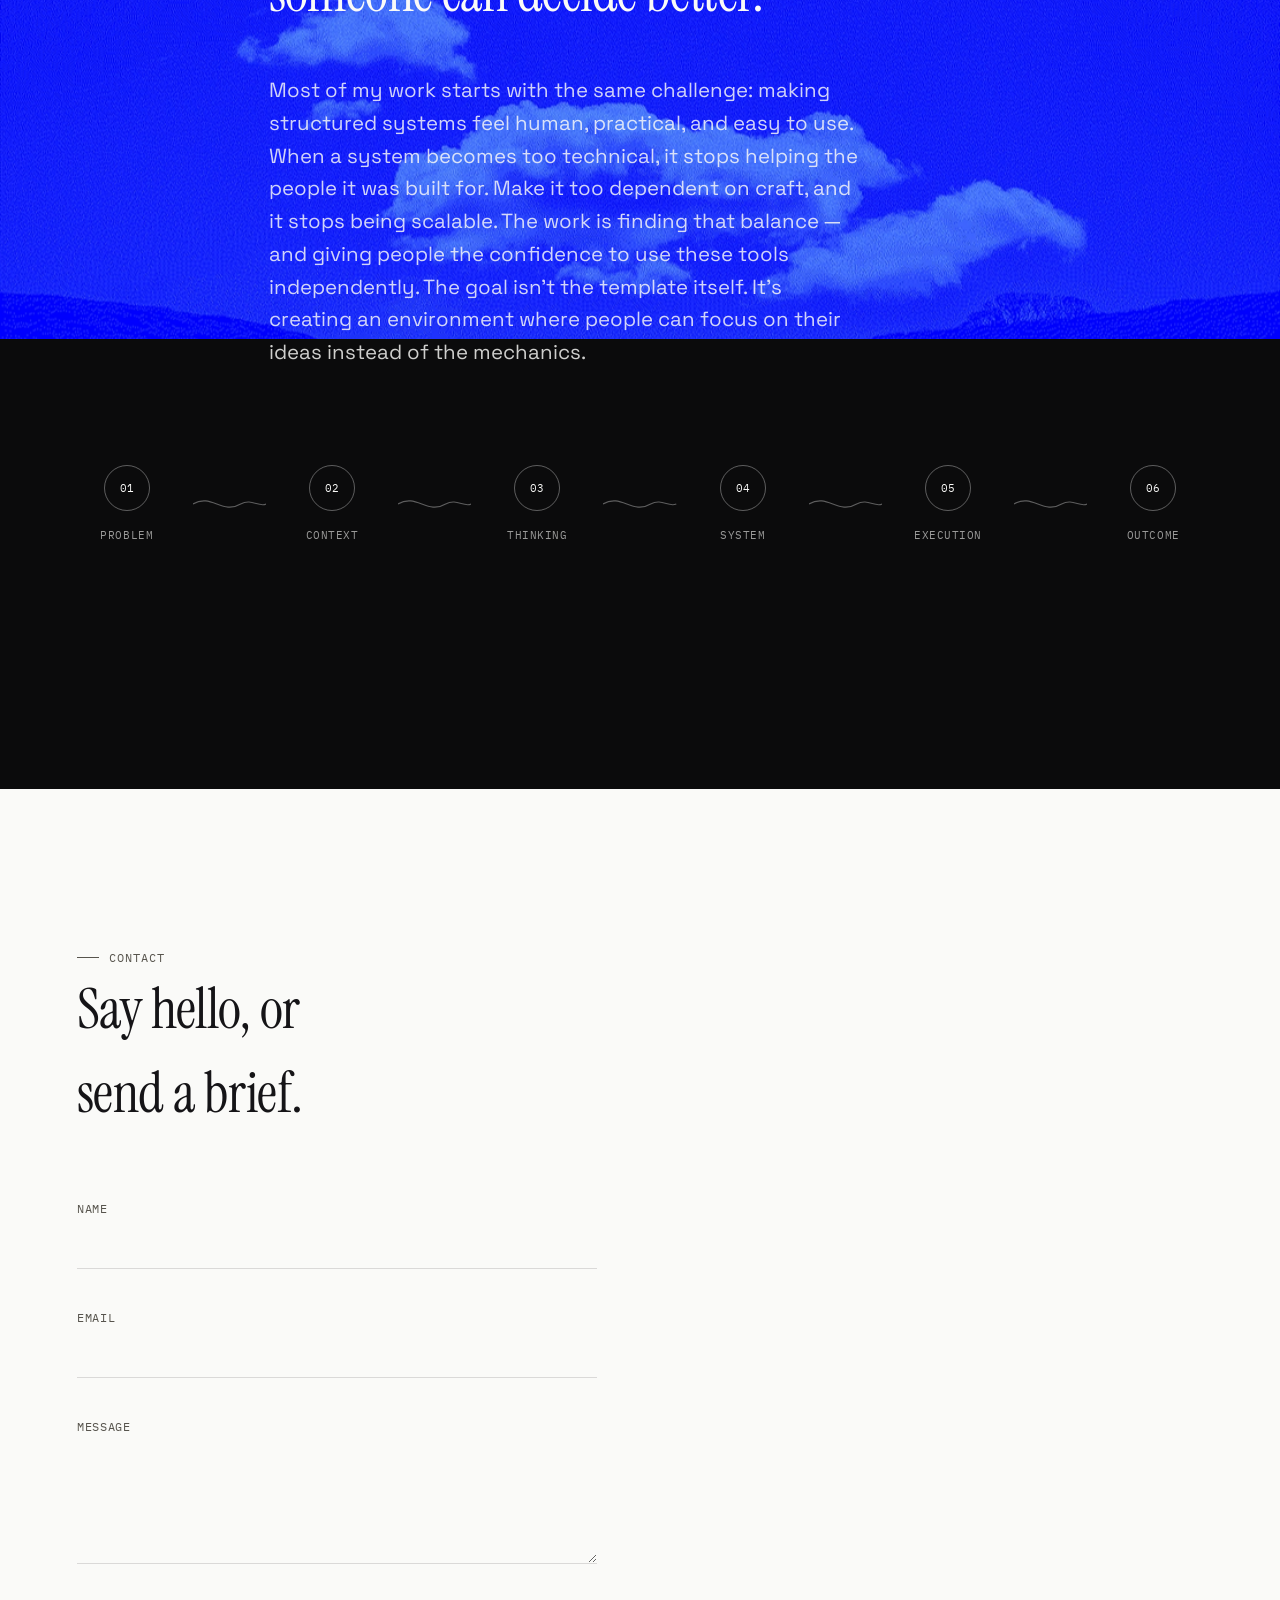
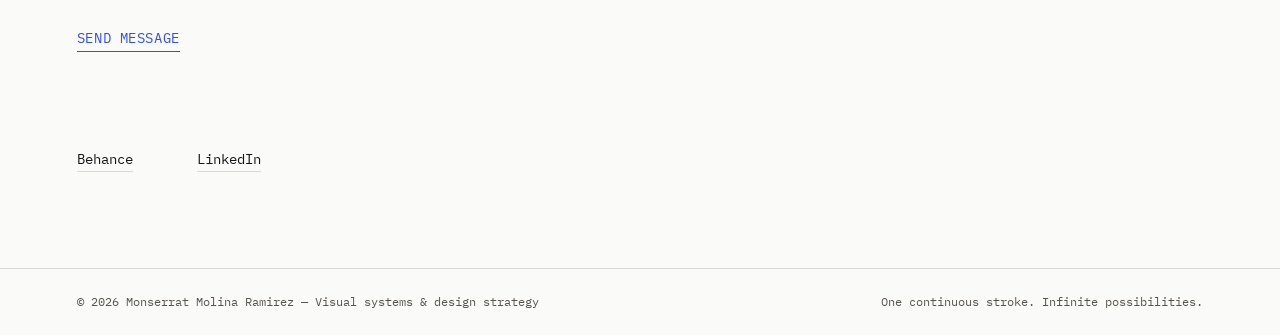
==== commit bb897a25: "Add sticky parallax image reveal to the Philosophy section Replaces the JS-only translateY drift wit" ====
--- a/index.html
+++ b/index.html
@@ -227,16 +227,23 @@
 }
 
 /* ============ PHILOSOPHY ============ */
-.philosophy{ position:relative; padding-block: var(--s6); background: var(--black); color: var(--paper); overflow:hidden; }
-.philosophy-bg{ position:absolute; inset:0; overflow:hidden; z-index:0; }
-.philosophy-bg img{ position:absolute; top:-10%; left:0; width:100%; height:120%; object-fit:cover; display:block; will-change:transform; }
-.philosophy .container{ position:relative; z-index:1; }
+.philosophy{ position:relative; min-height: 150vh; background: var(--black); color: var(--paper); overflow:hidden; }
+.philosophy-sticky-frame{ position:sticky; top:0; height:100vh; overflow:hidden; z-index:0; }
+.philosophy-bg{ position:absolute; inset:0; overflow:hidden; }
+.philosophy-bg img{ position:absolute; top:-25%; left:0; width:100%; height:150%; object-fit:cover; display:block; will-change:transform; }
+.philosophy-overlay{ position:absolute; inset:0; z-index:1; display:flex; align-items:center; }
+.philosophy-overlay .container{ width:100%; padding-block: var(--s6); }
 .philosophy .grid{ align-items:start; }
 .philosophy-text{ grid-column: 3 / 10; }
 .philosophy h2{ font-size: var(--fs-h1); margin-top: var(--s3); }
 .philosophy p{ margin-top: var(--s4); font-size: var(--fs-lead); line-height: 1.6; color: rgba(250,250,248,0.82); max-width: 46ch; }
 @media (max-width: 1024px){ .philosophy-text{ grid-column: 1 / 9; } }
 @media (max-width: 640px){ .philosophy-text{ grid-column: 1 / 5; } }
+@media (max-width: 1024px){
+  .philosophy{ min-height: auto; }
+  .philosophy-sticky-frame{ position:relative; height:60vh; }
+  .philosophy-overlay{ position:relative; inset:auto; }
+}
 
 .flow{ grid-column: 1 / 13; margin-top: var(--s6); display:flex; align-items:center; justify-content: space-between; gap: var(--s2); flex-wrap: wrap; }
 .flow-step{ display:flex; flex-direction:column; align-items:center; gap: var(--s2); text-align:center; width: 100px; }
@@ -598,9 +605,12 @@
 </section>
 
 <section class="philosophy" id="philosophy" data-section="philosophy">
-  <div class="philosophy-bg" aria-hidden="true">
-    <img id="philosophy-img" src="assets/gradient_background.webp" alt="">
+  <div class="philosophy-sticky-frame">
+    <div class="philosophy-bg" aria-hidden="true">
+      <img id="philosophy-img" src="assets/gradient_background.webp" alt="">
+    </div>
   </div>
+  <div class="philosophy-overlay">
   <div class="container">
     <div class="grid">
       <div class="philosophy-text" data-reveal>
@@ -625,6 +635,7 @@
         <div class="flow-step"><div class="dot">06</div><div class="label" data-i18n="flow6">Outcome</div></div>
       </div>
     </div>
+  </div>
   </div>
 </section>
 
@@ -1007,13 +1018,14 @@
   var philosophyImg = document.getElementById('philosophy-img');
   if(philosophySection && philosophyImg && !reducedMotion){
     var philosophyTicking = false;
+    var isPhilosophyMobile = function(){ return window.innerWidth <= 1024; };
     var updatePhilosophyImg = function(){
+      if(isPhilosophyMobile()){ philosophyTicking = false; return; }
       var rect = philosophySection.getBoundingClientRect();
       var vh = window.innerHeight;
-      var total = rect.height + vh;
-      var scrolled = vh - rect.top;
-      var progress = Math.min(1, Math.max(0, scrolled / total));
-      var offset = (progress - 0.5) * 100;
+      var totalScrollable = Math.max(0, rect.height - vh);
+      var scrolledWithin = Math.min(totalScrollable, Math.max(0, -rect.top));
+      var offset = -scrolledWithin * 0.4;
       philosophyImg.style.transform = 'translateY(' + offset.toFixed(1) + 'px)';
       philosophyTicking = false;
     };
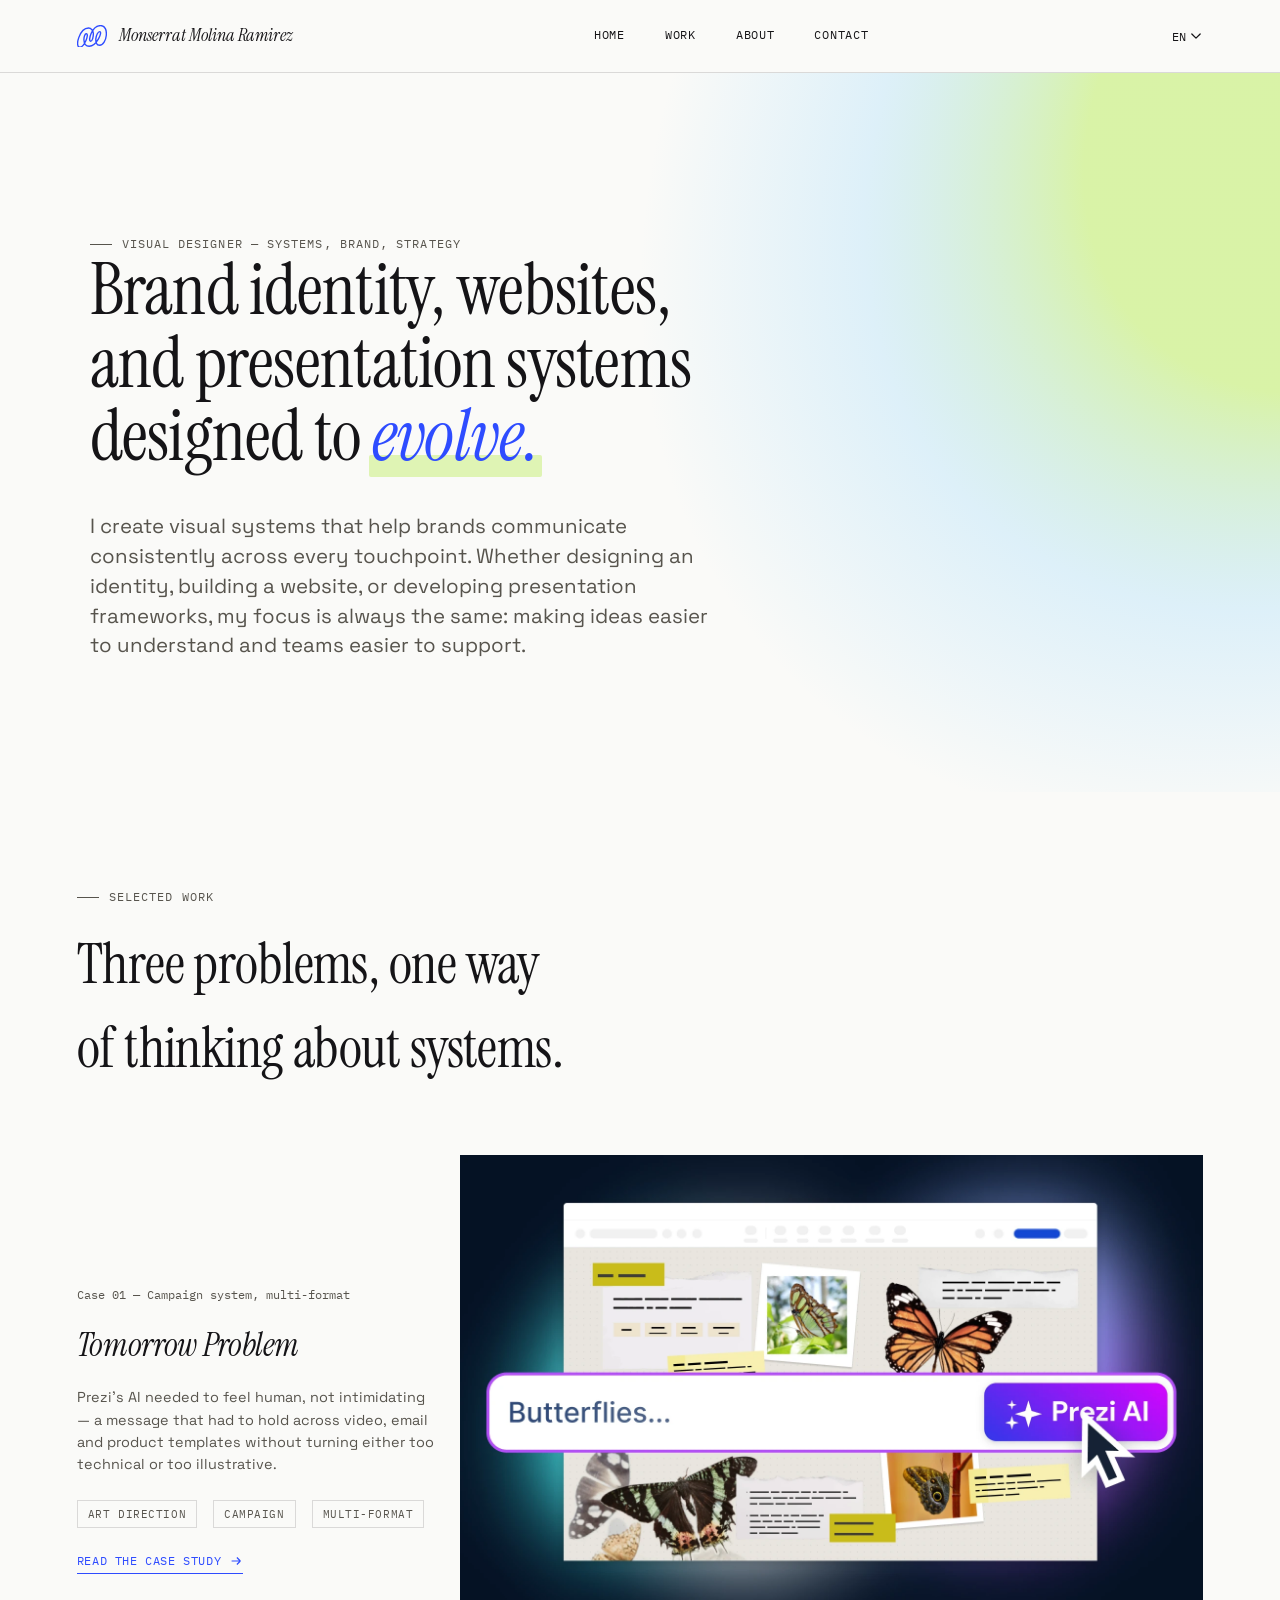
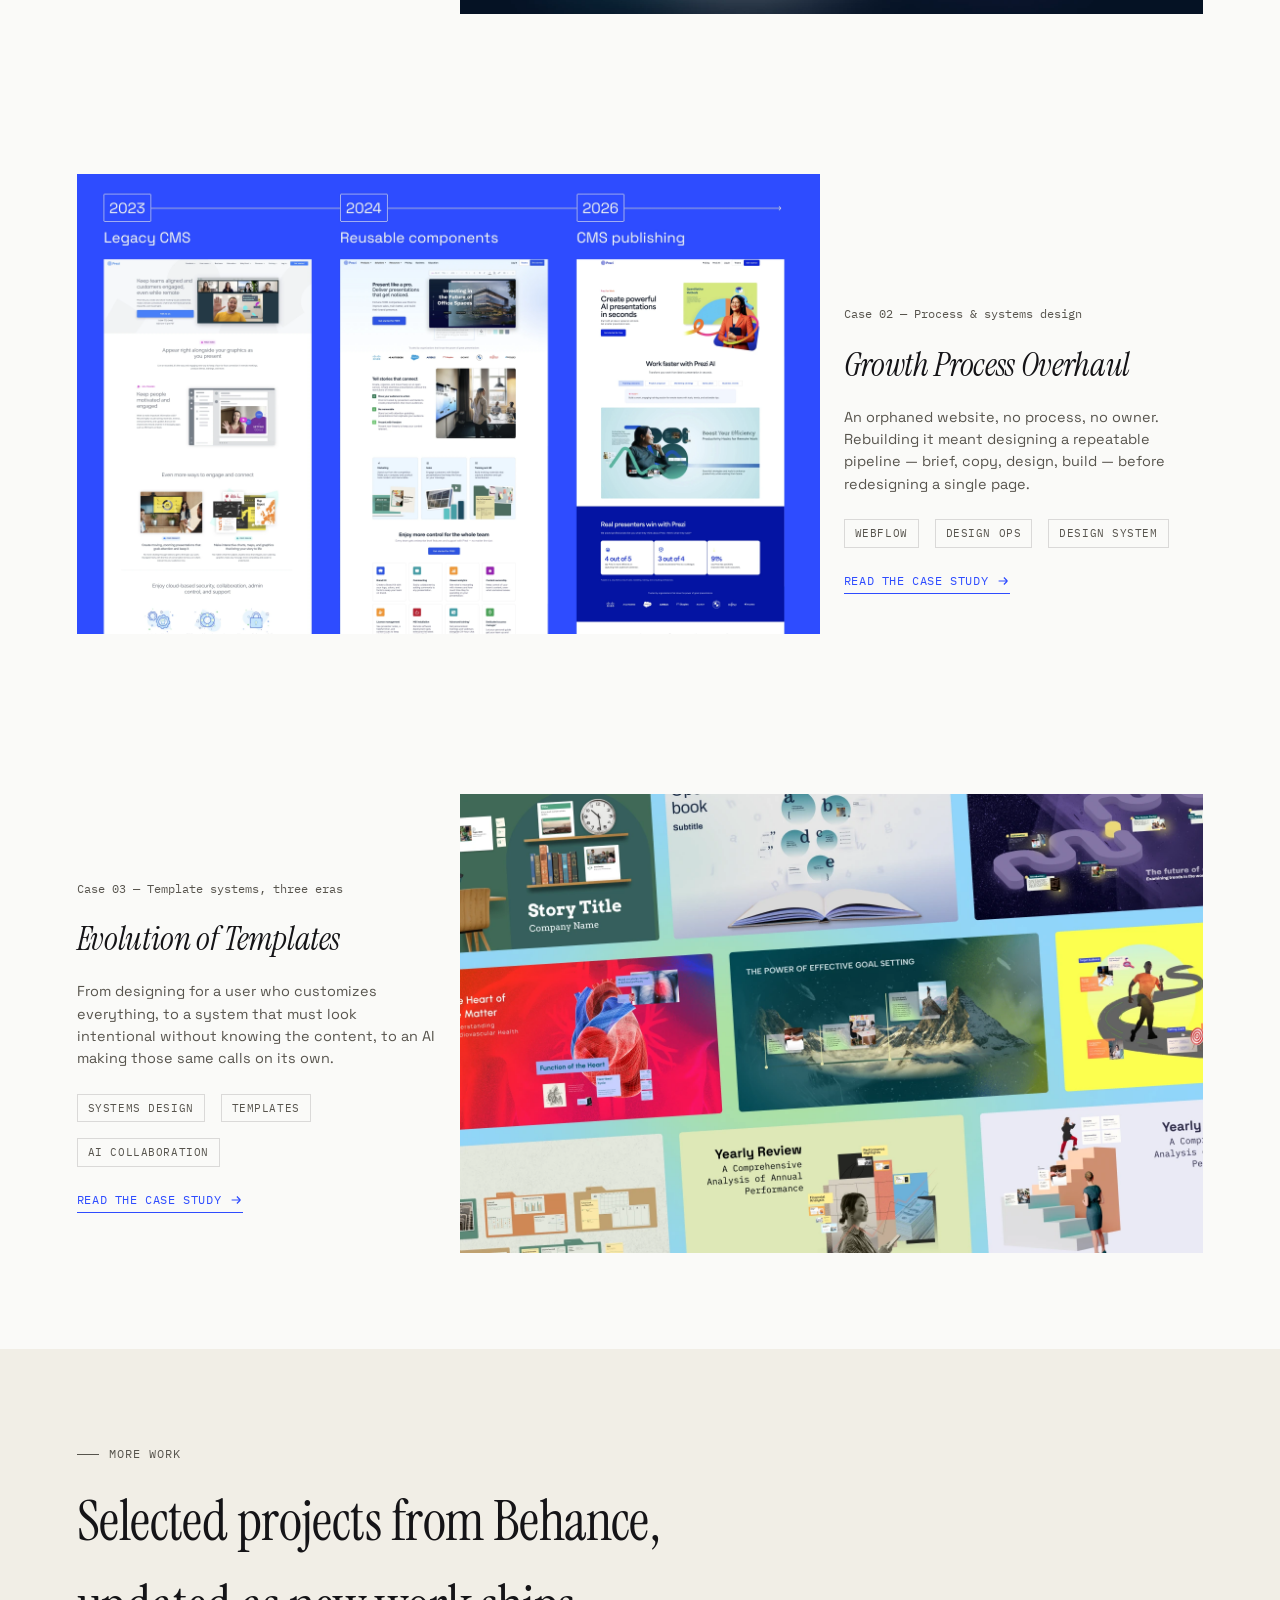
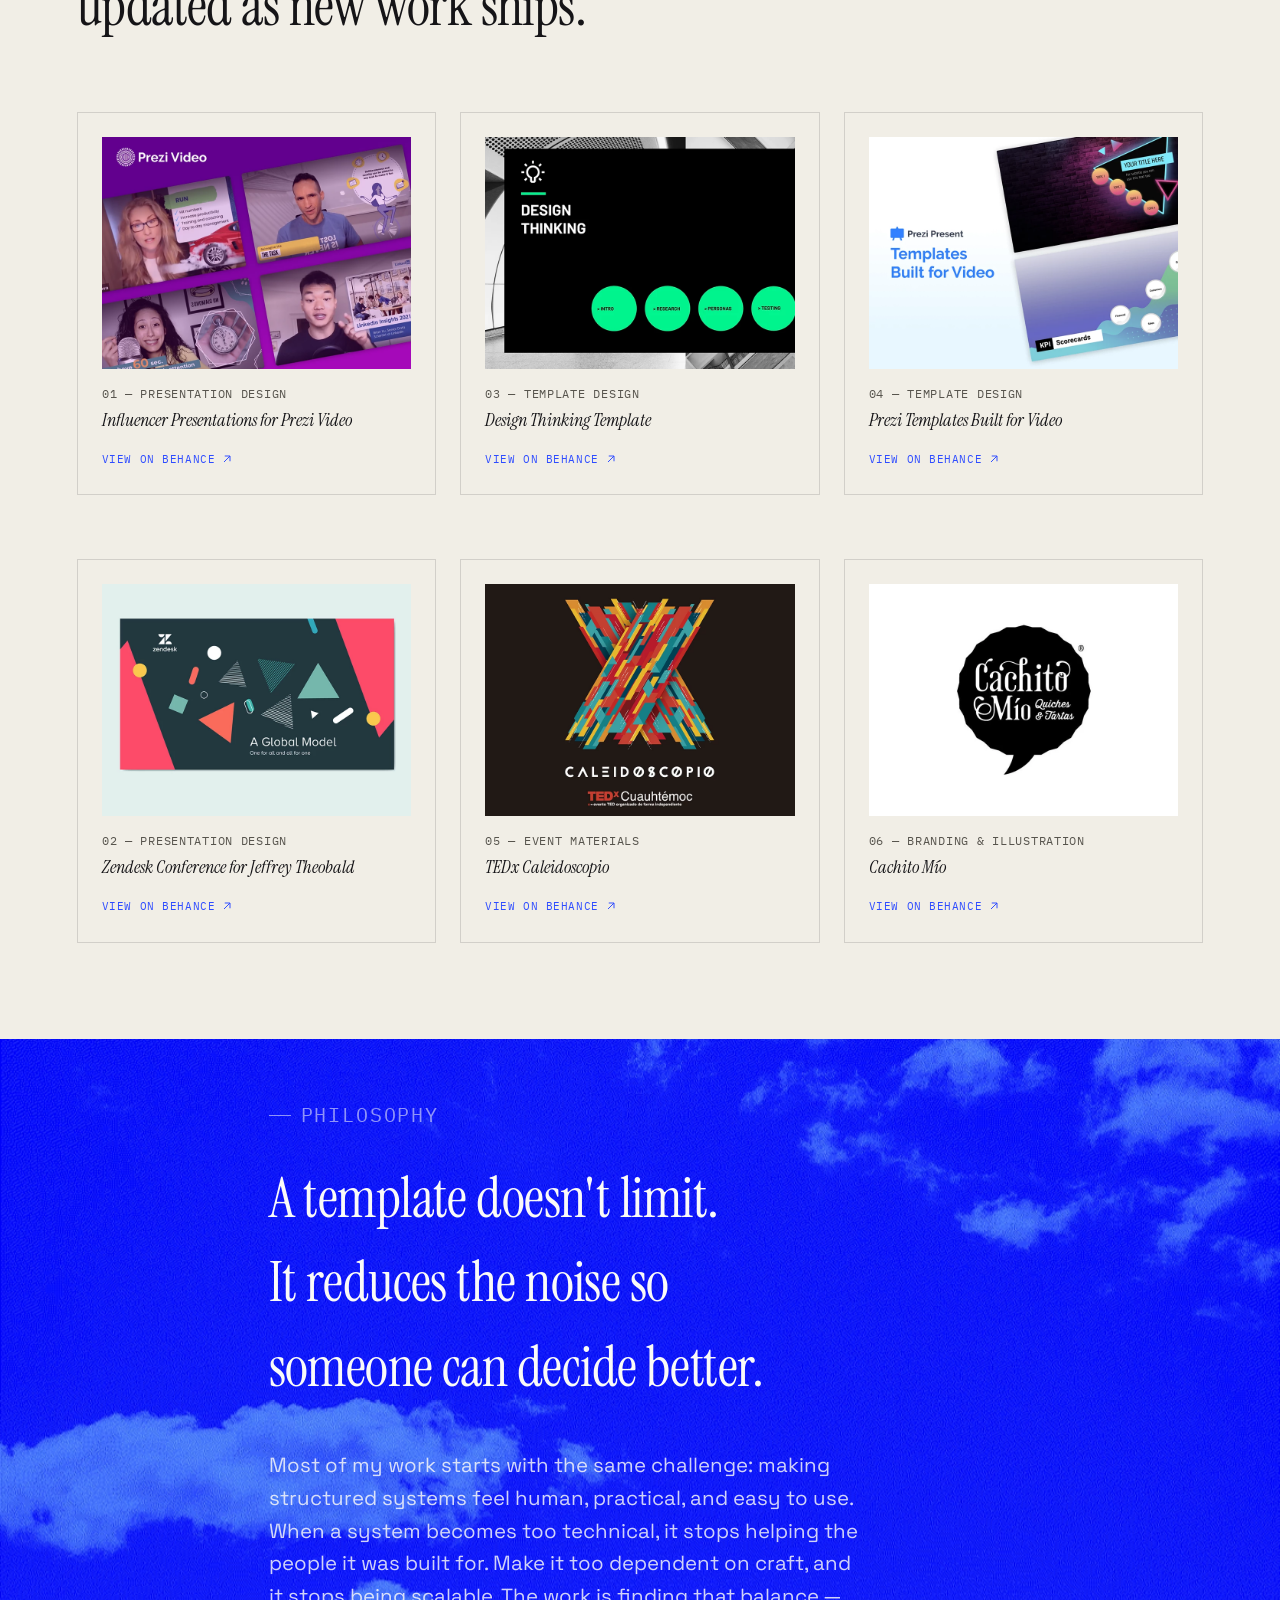
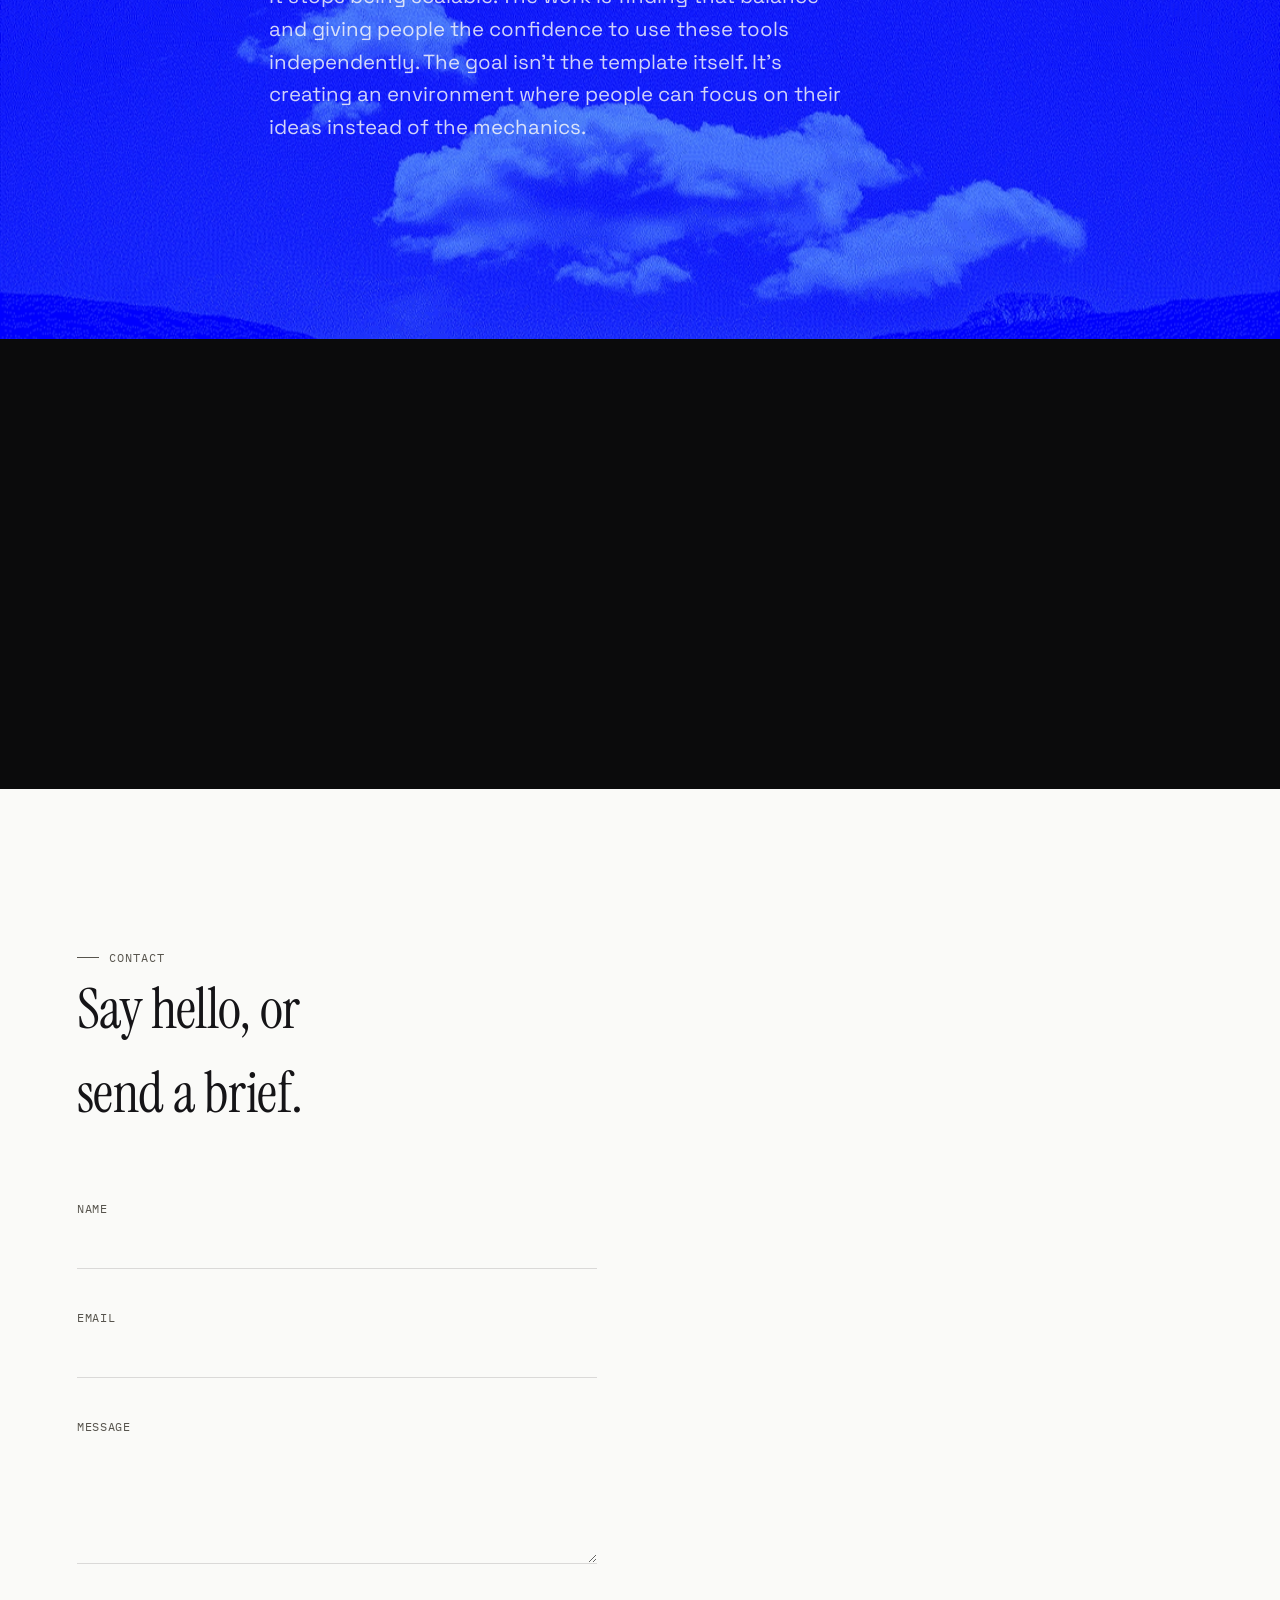
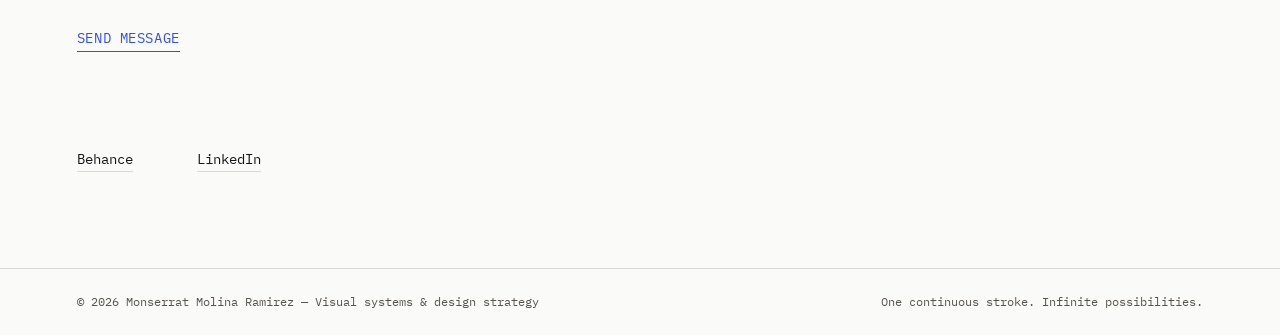
==== commit ccf8fefb: "Fix Philosophy section black gap and overlay/image misalignment The section's height came from an ar" ====
--- a/index.html
+++ b/index.html
@@ -227,11 +227,12 @@
 }
 
 /* ============ PHILOSOPHY ============ */
-.philosophy{ position:relative; min-height: 150vh; background: var(--black); color: var(--paper); overflow:hidden; }
+.philosophy{ position:relative; background: var(--black); color: var(--paper); overflow:hidden; }
+.philosophy-spacer{ position:relative; height: 150vh; }
 .philosophy-sticky-frame{ position:sticky; top:0; height:100vh; overflow:hidden; z-index:0; }
 .philosophy-bg{ position:absolute; inset:0; overflow:hidden; }
 .philosophy-bg img{ position:absolute; top:-25%; left:0; width:100%; height:150%; object-fit:cover; display:block; will-change:transform; }
-.philosophy-overlay{ position:absolute; inset:0; z-index:1; display:flex; align-items:center; }
+.philosophy-overlay{ position:absolute; top:0; left:0; right:0; height:100vh; z-index:1; display:flex; align-items:center; }
 .philosophy-overlay .container{ width:100%; padding-block: var(--s6); }
 .philosophy .grid{ align-items:start; }
 .philosophy-text{ grid-column: 3 / 10; }
@@ -240,9 +241,9 @@
 @media (max-width: 1024px){ .philosophy-text{ grid-column: 1 / 9; } }
 @media (max-width: 640px){ .philosophy-text{ grid-column: 1 / 5; } }
 @media (max-width: 1024px){
-  .philosophy{ min-height: auto; }
+  .philosophy-spacer{ height: auto; }
   .philosophy-sticky-frame{ position:relative; height:60vh; }
-  .philosophy-overlay{ position:relative; inset:auto; }
+  .philosophy-overlay{ position:relative; top:auto; height:auto; }
 }
 
 .flow{ grid-column: 1 / 13; margin-top: var(--s6); display:flex; align-items:center; justify-content: space-between; gap: var(--s2); flex-wrap: wrap; }
@@ -605,6 +606,7 @@
 </section>
 
 <section class="philosophy" id="philosophy" data-section="philosophy">
+  <div class="philosophy-spacer">
   <div class="philosophy-sticky-frame">
     <div class="philosophy-bg" aria-hidden="true">
       <img id="philosophy-img" src="assets/gradient_background.webp" alt="">
@@ -635,6 +637,7 @@
         <div class="flow-step"><div class="dot">06</div><div class="label" data-i18n="flow6">Outcome</div></div>
       </div>
     </div>
+  </div>
   </div>
   </div>
 </section>
@@ -1014,7 +1017,7 @@
     updateHeroGradient();
   }
 
-  var philosophySection = document.querySelector('.philosophy');
+  var philosophySection = document.querySelector('.philosophy-spacer');
   var philosophyImg = document.getElementById('philosophy-img');
   if(philosophySection && philosophyImg && !reducedMotion){
     var philosophyTicking = false;
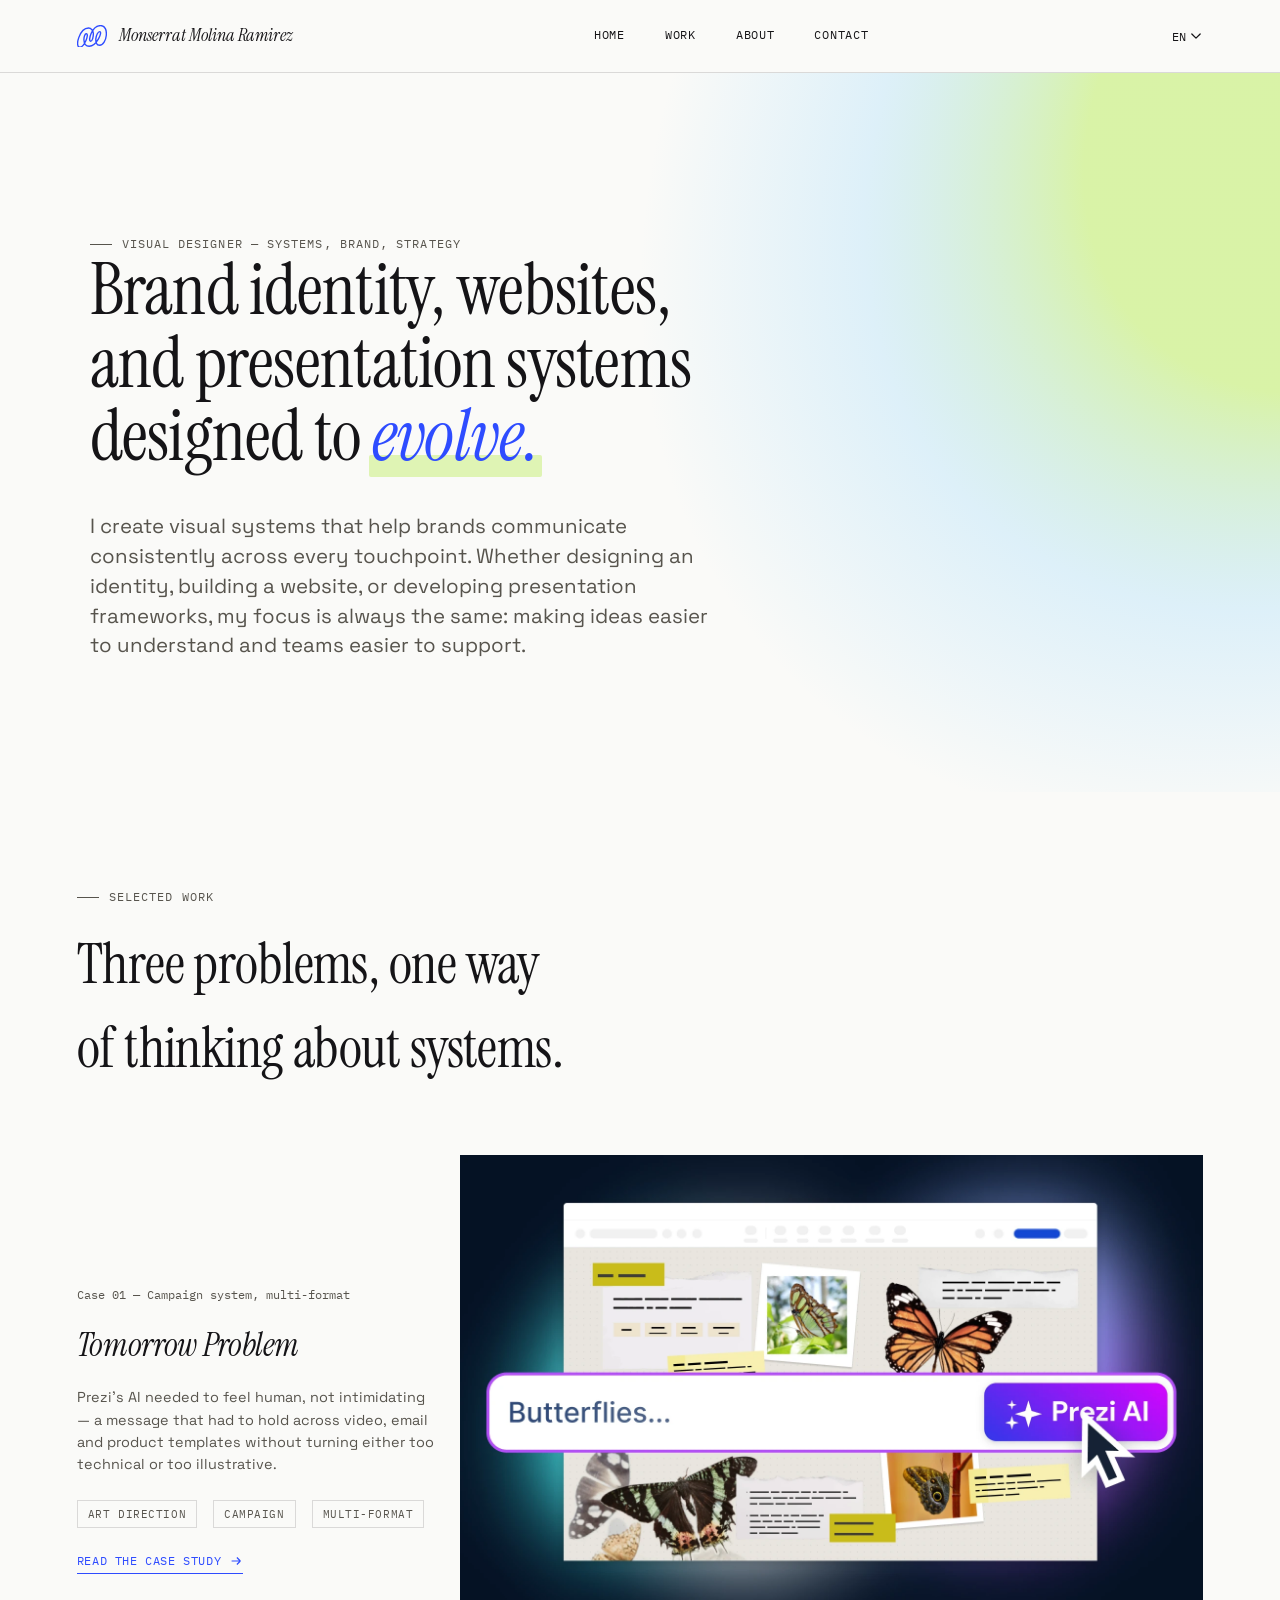
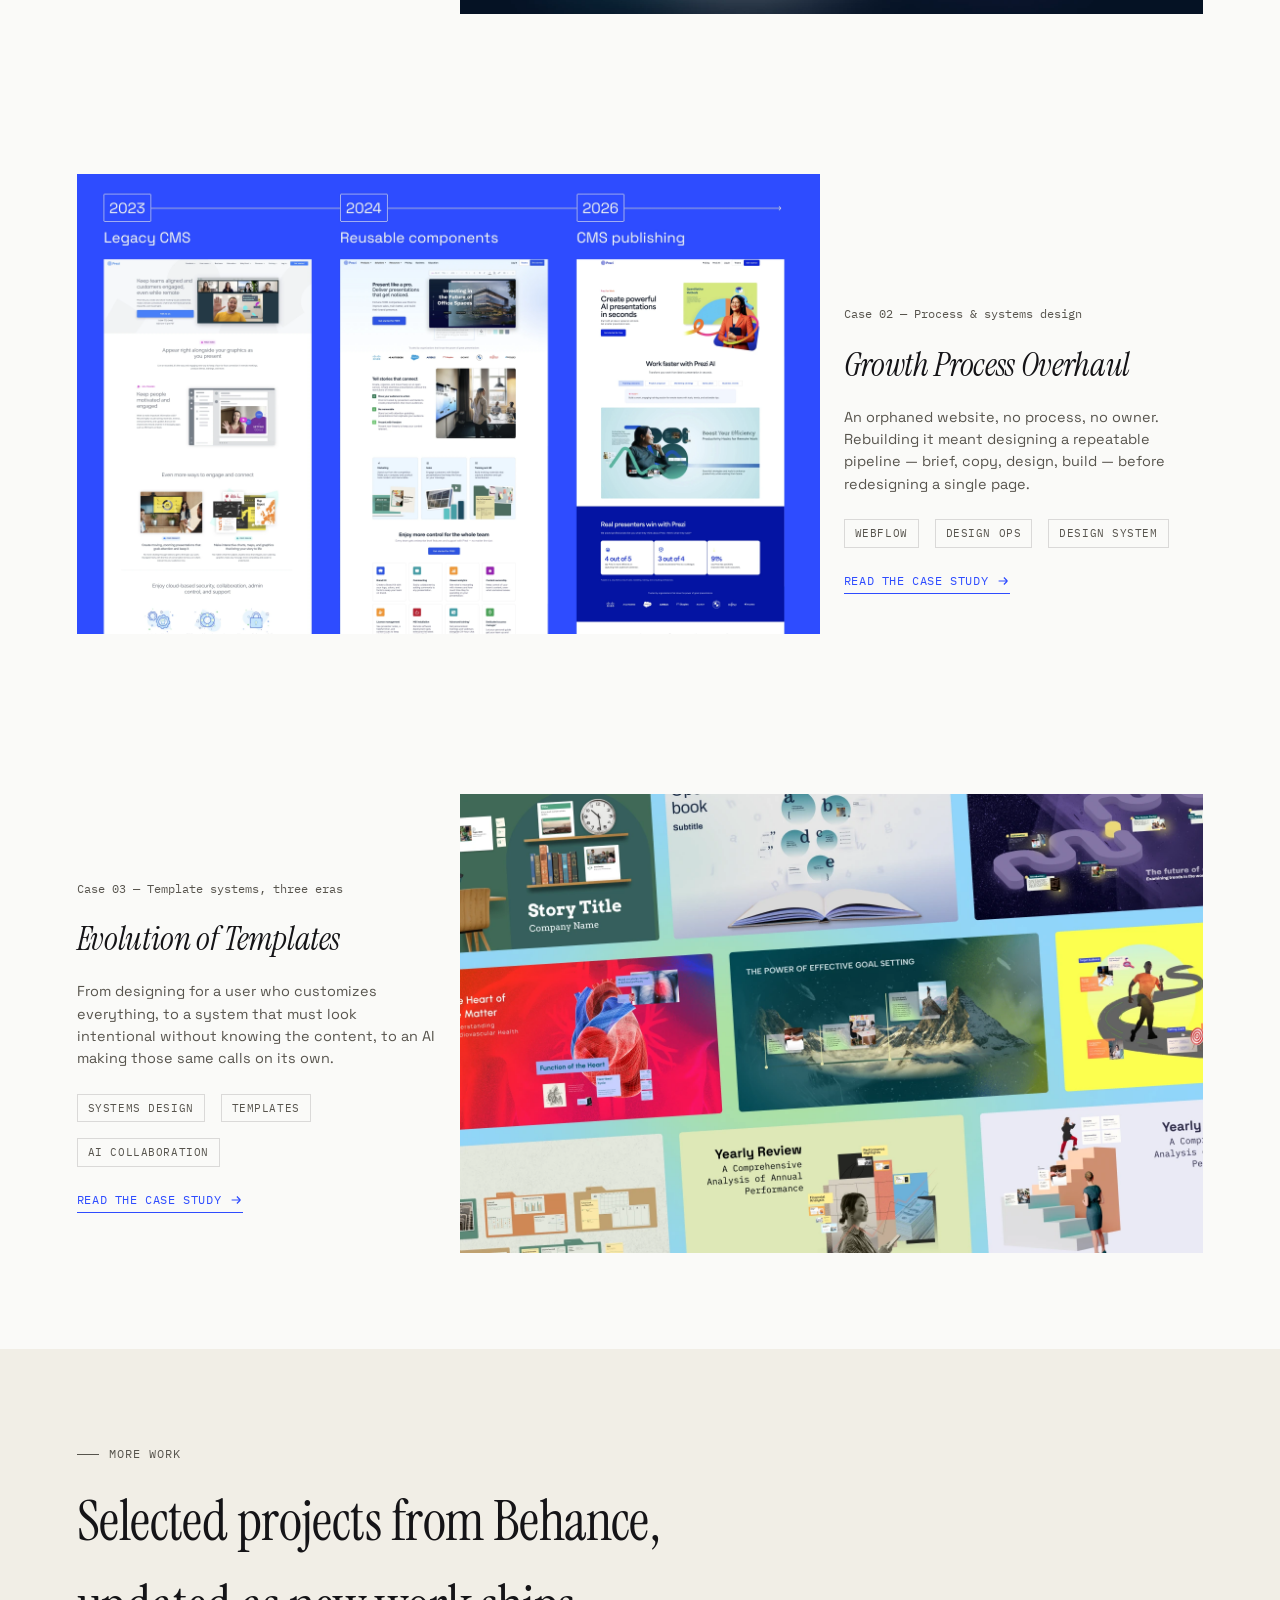
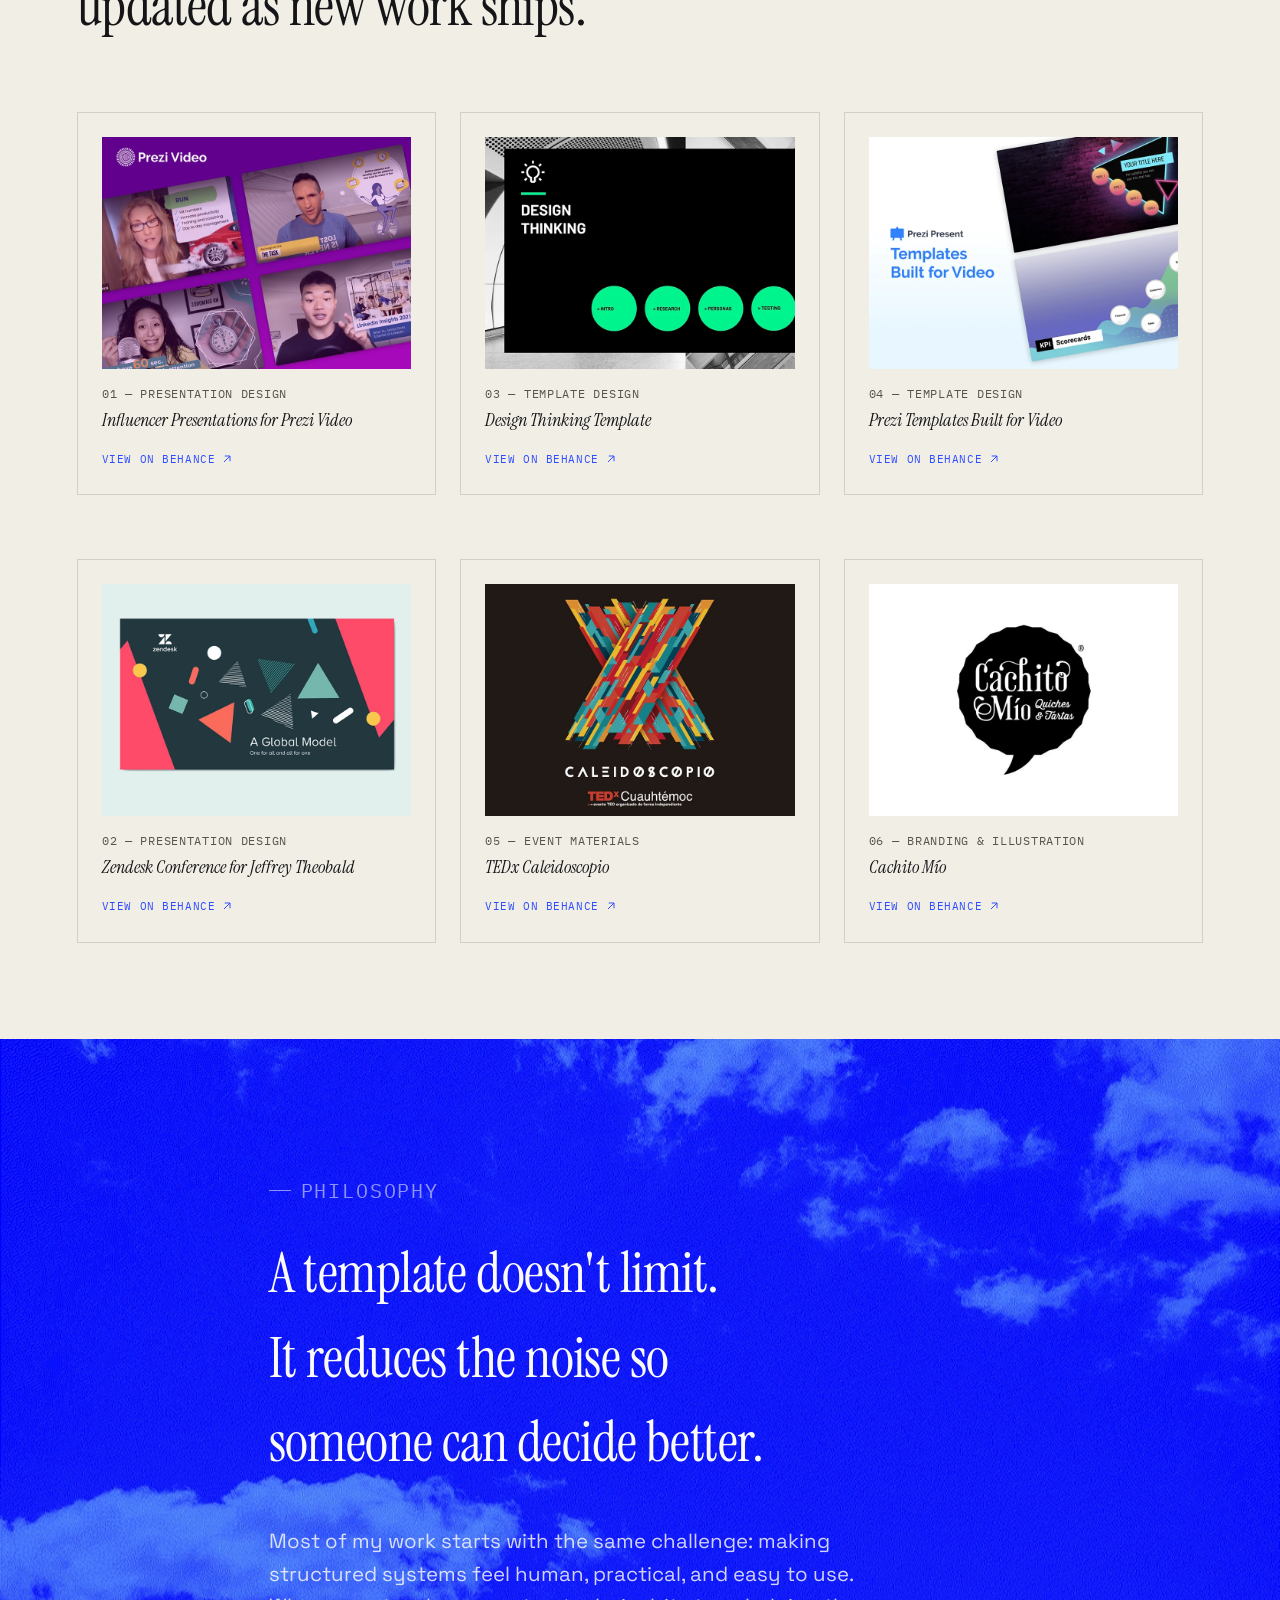
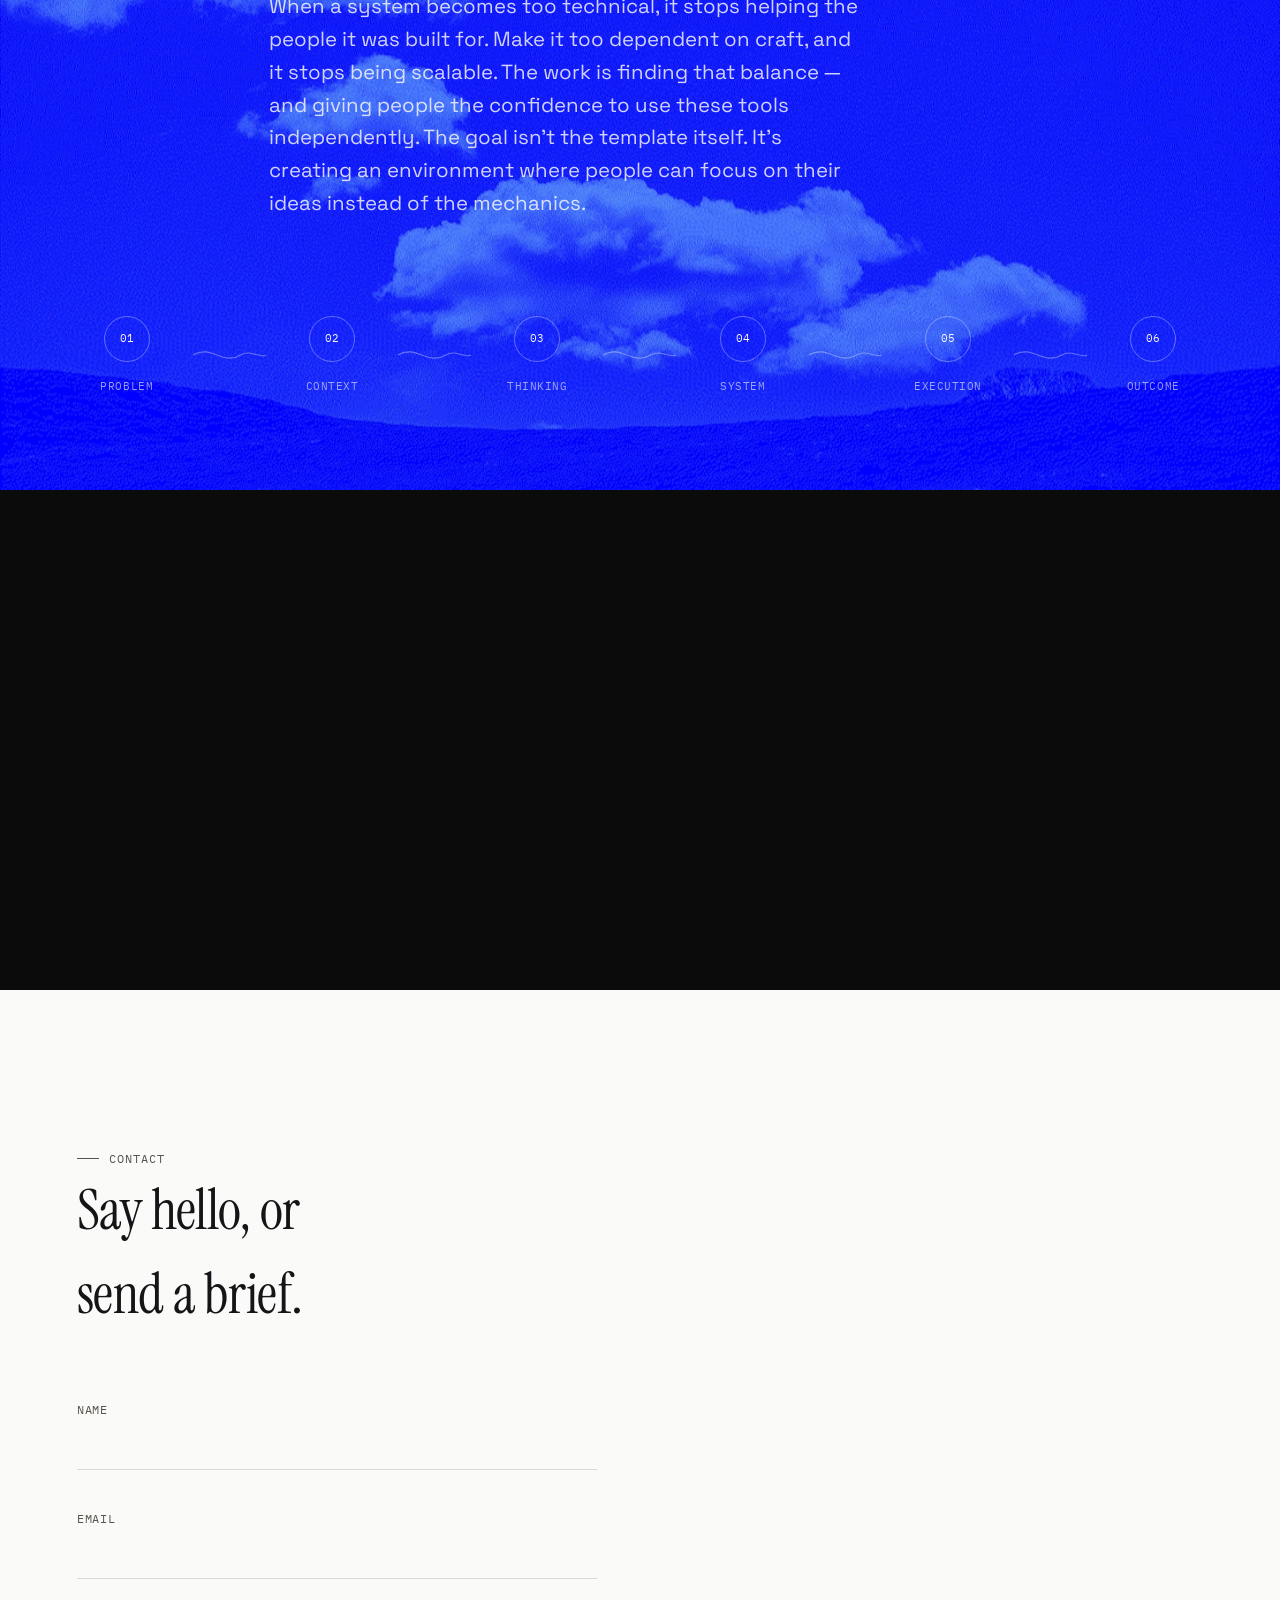
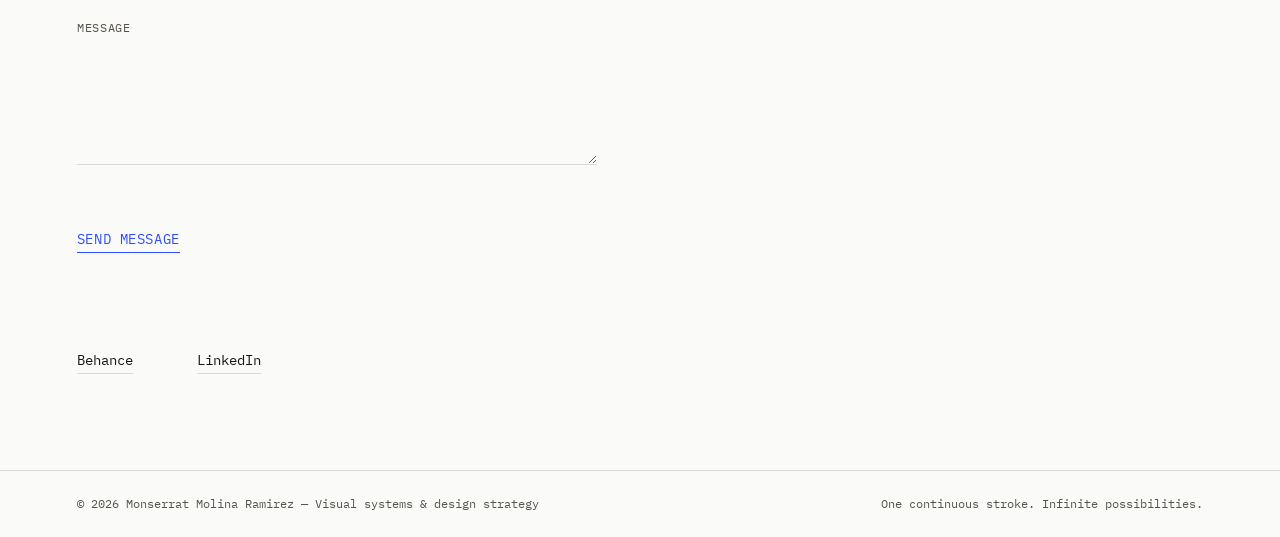
==== commit c87bfeb8: "Fix Philosophy content overflow by sizing the sticky frame to content The sticky frame was forced to" ====
--- a/index.html
+++ b/index.html
@@ -228,12 +228,11 @@
 
 /* ============ PHILOSOPHY ============ */
 .philosophy{ position:relative; background: var(--black); color: var(--paper); overflow:hidden; }
-.philosophy-spacer{ position:relative; height: 150vh; }
-.philosophy-sticky-frame{ position:sticky; top:0; height:100vh; overflow:hidden; z-index:0; }
-.philosophy-bg{ position:absolute; inset:0; overflow:hidden; }
-.philosophy-bg img{ position:absolute; top:-25%; left:0; width:100%; height:150%; object-fit:cover; display:block; will-change:transform; }
-.philosophy-overlay{ position:absolute; top:0; left:0; right:0; height:100vh; z-index:1; display:flex; align-items:center; }
-.philosophy-overlay .container{ width:100%; padding-block: var(--s6); }
+.philosophy-spacer{ position:relative; }
+.philosophy-sticky-frame{ position:sticky; top:0; min-height:100vh; overflow:hidden; z-index:0; display:flex; align-items:center; }
+.philosophy-bg{ position:absolute; inset:0; overflow:hidden; z-index:0; }
+.philosophy-bg img{ position:absolute; top:-30%; left:0; width:100%; height:160%; object-fit:cover; display:block; will-change:transform; }
+.philosophy-sticky-frame .container{ position:relative; z-index:1; width:100%; padding-block: var(--s6); }
 .philosophy .grid{ align-items:start; }
 .philosophy-text{ grid-column: 3 / 10; }
 .philosophy h2{ font-size: var(--fs-h1); margin-top: var(--s3); }
@@ -241,9 +240,7 @@
 @media (max-width: 1024px){ .philosophy-text{ grid-column: 1 / 9; } }
 @media (max-width: 640px){ .philosophy-text{ grid-column: 1 / 5; } }
 @media (max-width: 1024px){
-  .philosophy-spacer{ height: auto; }
-  .philosophy-sticky-frame{ position:relative; height:60vh; }
-  .philosophy-overlay{ position:relative; top:auto; height:auto; }
+  .philosophy-sticky-frame{ position:relative; min-height:auto; }
 }
 
 .flow{ grid-column: 1 / 13; margin-top: var(--s6); display:flex; align-items:center; justify-content: space-between; gap: var(--s2); flex-wrap: wrap; }
@@ -606,14 +603,12 @@
 </section>
 
 <section class="philosophy" id="philosophy" data-section="philosophy">
-  <div class="philosophy-spacer">
-  <div class="philosophy-sticky-frame">
+  <div class="philosophy-spacer" id="philosophy-spacer">
+  <div class="philosophy-sticky-frame" id="philosophy-sticky-frame">
     <div class="philosophy-bg" aria-hidden="true">
       <img id="philosophy-img" src="assets/gradient_background.webp" alt="">
     </div>
-  </div>
-  <div class="philosophy-overlay">
-  <div class="container">
+    <div class="container">
     <div class="grid">
       <div class="philosophy-text" data-reveal>
         <p class="eyebrow on-dark" data-i18n="philosophy_eyebrow">Philosophy</p>
@@ -637,7 +632,7 @@
         <div class="flow-step"><div class="dot">06</div><div class="label" data-i18n="flow6">Outcome</div></div>
       </div>
     </div>
-  </div>
+    </div>
   </div>
   </div>
 </section>
@@ -1017,29 +1012,40 @@
     updateHeroGradient();
   }
 
-  var philosophySection = document.querySelector('.philosophy-spacer');
+  var philosophySpacer = document.getElementById('philosophy-spacer');
+  var philosophyFrame = document.getElementById('philosophy-sticky-frame');
   var philosophyImg = document.getElementById('philosophy-img');
-  if(philosophySection && philosophyImg && !reducedMotion){
-    var philosophyTicking = false;
+  if(philosophySpacer && philosophyFrame && philosophyImg){
     var isPhilosophyMobile = function(){ return window.innerWidth <= 1024; };
-    var updatePhilosophyImg = function(){
-      if(isPhilosophyMobile()){ philosophyTicking = false; return; }
-      var rect = philosophySection.getBoundingClientRect();
-      var vh = window.innerHeight;
-      var totalScrollable = Math.max(0, rect.height - vh);
-      var scrolledWithin = Math.min(totalScrollable, Math.max(0, -rect.top));
-      var offset = -scrolledWithin * 0.4;
-      philosophyImg.style.transform = 'translateY(' + offset.toFixed(1) + 'px)';
-      philosophyTicking = false;
+    var setPhilosophySpacerHeight = function(){
+      if(isPhilosophyMobile()){ philosophySpacer.style.height = ''; return; }
+      var frameHeight = philosophyFrame.getBoundingClientRect().height;
+      philosophySpacer.style.height = (frameHeight + 500) + 'px';
     };
-    window.addEventListener('scroll', function(){
-      if(!philosophyTicking){
-        requestAnimationFrame(updatePhilosophyImg);
-        philosophyTicking = true;
-      }
-    }, { passive: true });
-    window.addEventListener('resize', function(){ requestAnimationFrame(updatePhilosophyImg); });
-    updatePhilosophyImg();
+    setPhilosophySpacerHeight();
+    window.addEventListener('resize', function(){ setPhilosophySpacerHeight(); });
+
+    if(!reducedMotion){
+      var philosophyTicking = false;
+      var updatePhilosophyImg = function(){
+        if(isPhilosophyMobile()){ philosophyTicking = false; return; }
+        var rect = philosophySpacer.getBoundingClientRect();
+        var vh = window.innerHeight;
+        var totalScrollable = Math.max(0, rect.height - vh);
+        var scrolledWithin = Math.min(totalScrollable, Math.max(0, -rect.top));
+        var offset = -Math.min(scrolledWithin * 0.4, 200);
+        philosophyImg.style.transform = 'translateY(' + offset.toFixed(1) + 'px)';
+        philosophyTicking = false;
+      };
+      window.addEventListener('scroll', function(){
+        if(!philosophyTicking){
+          requestAnimationFrame(updatePhilosophyImg);
+          philosophyTicking = true;
+        }
+      }, { passive: true });
+      window.addEventListener('resize', function(){ requestAnimationFrame(updatePhilosophyImg); });
+      updatePhilosophyImg();
+    }
   }
 })();
 
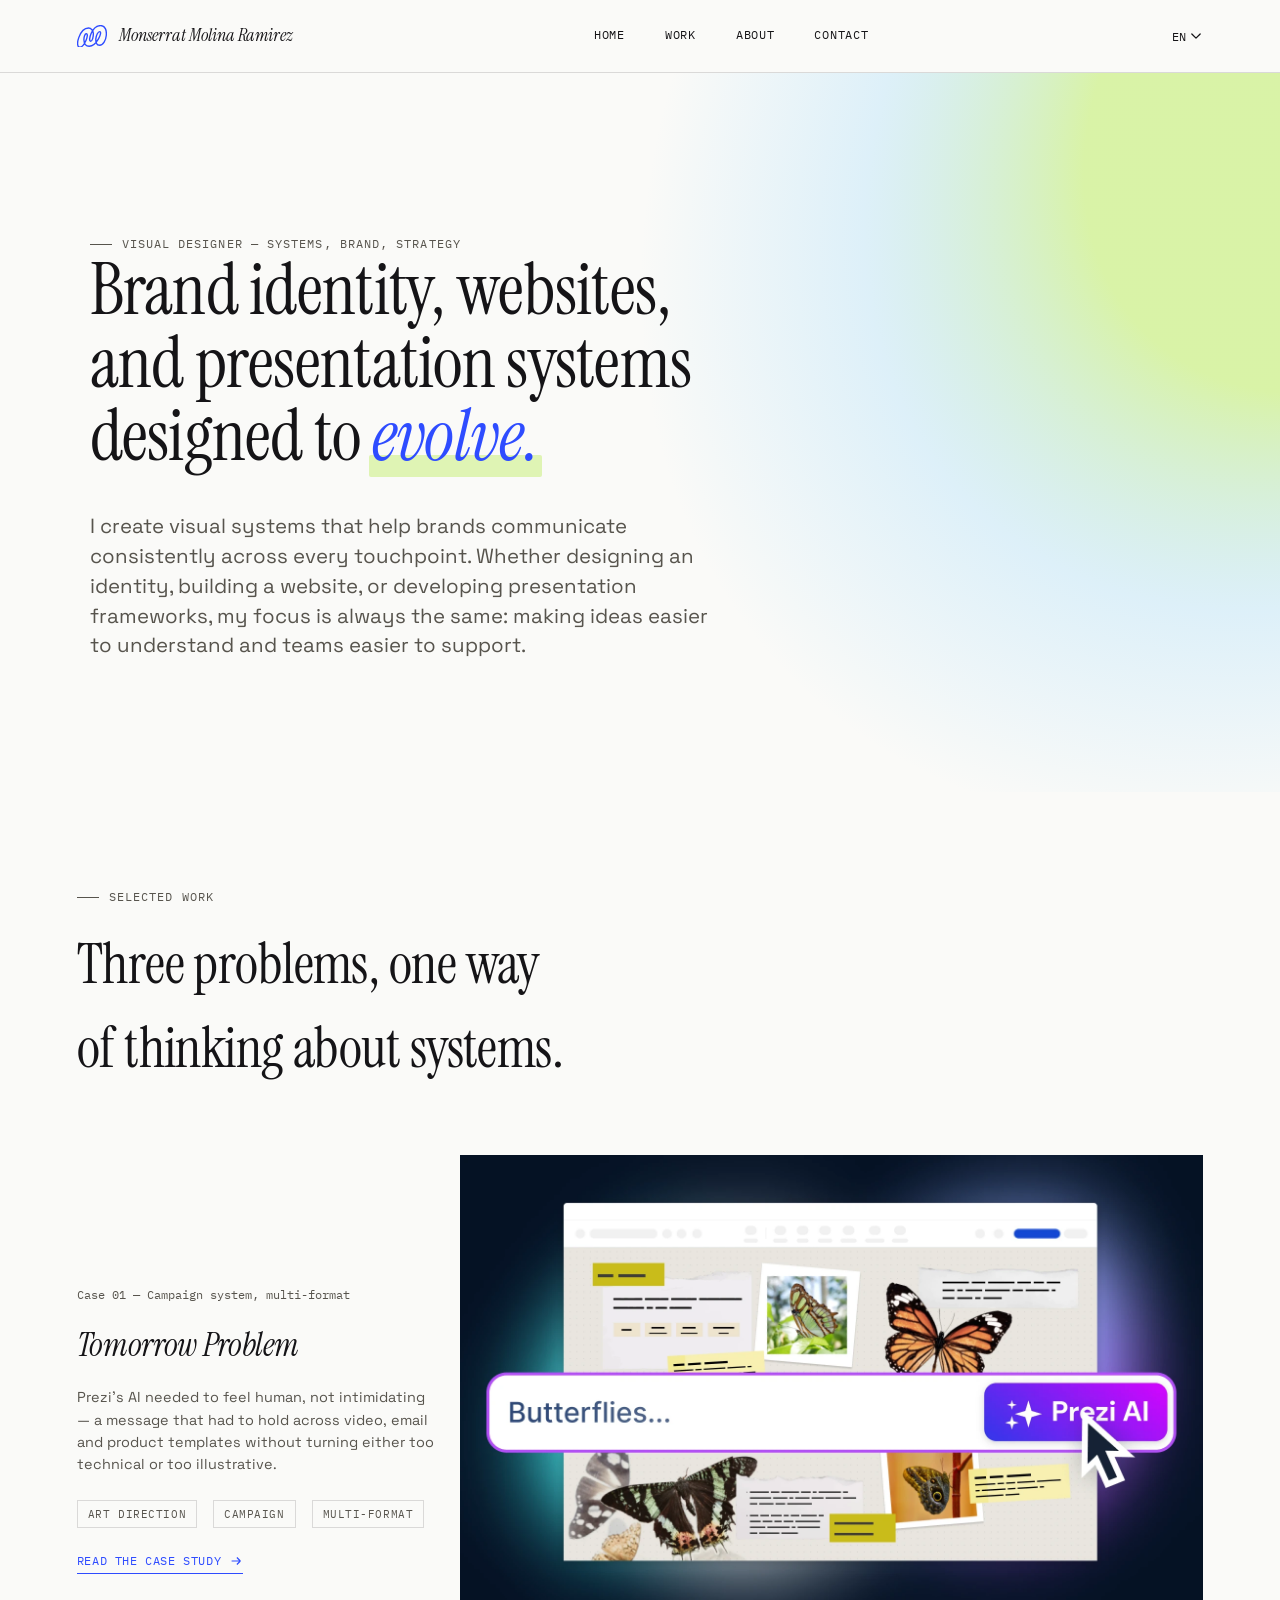
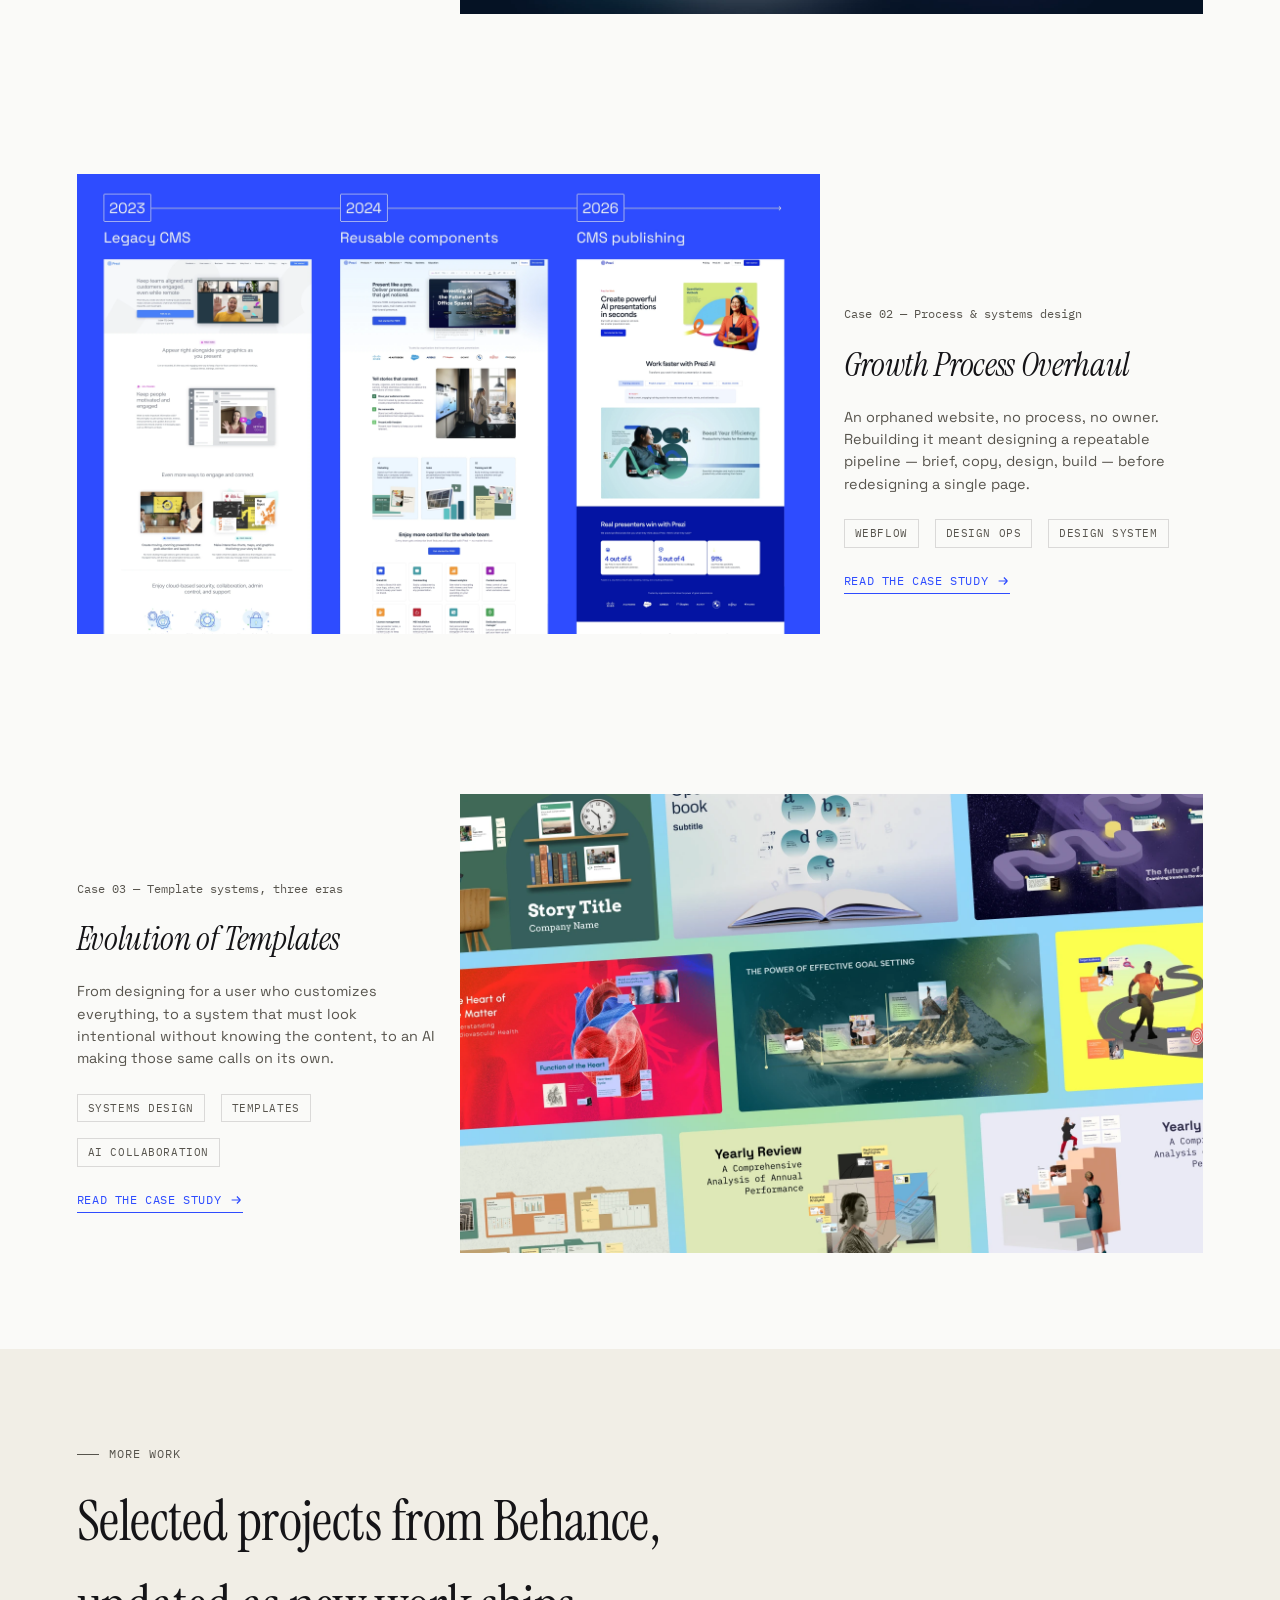
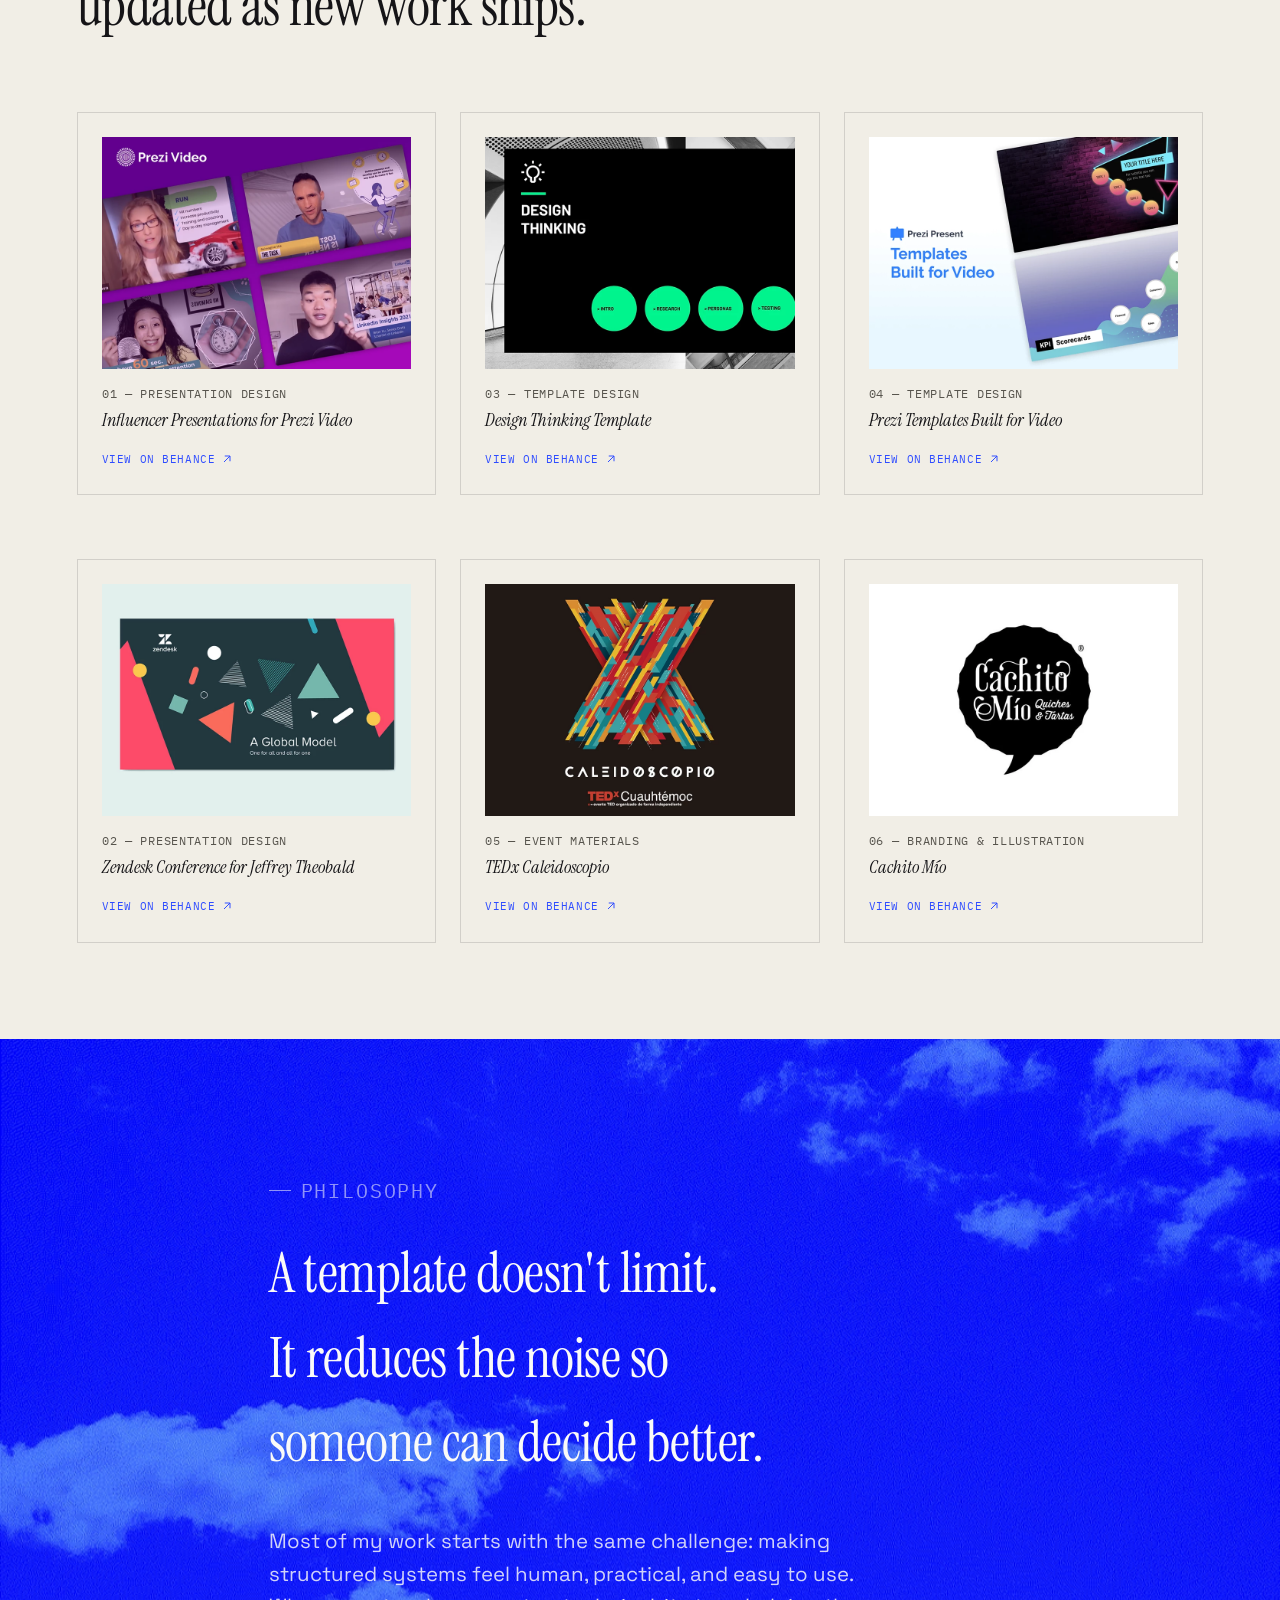
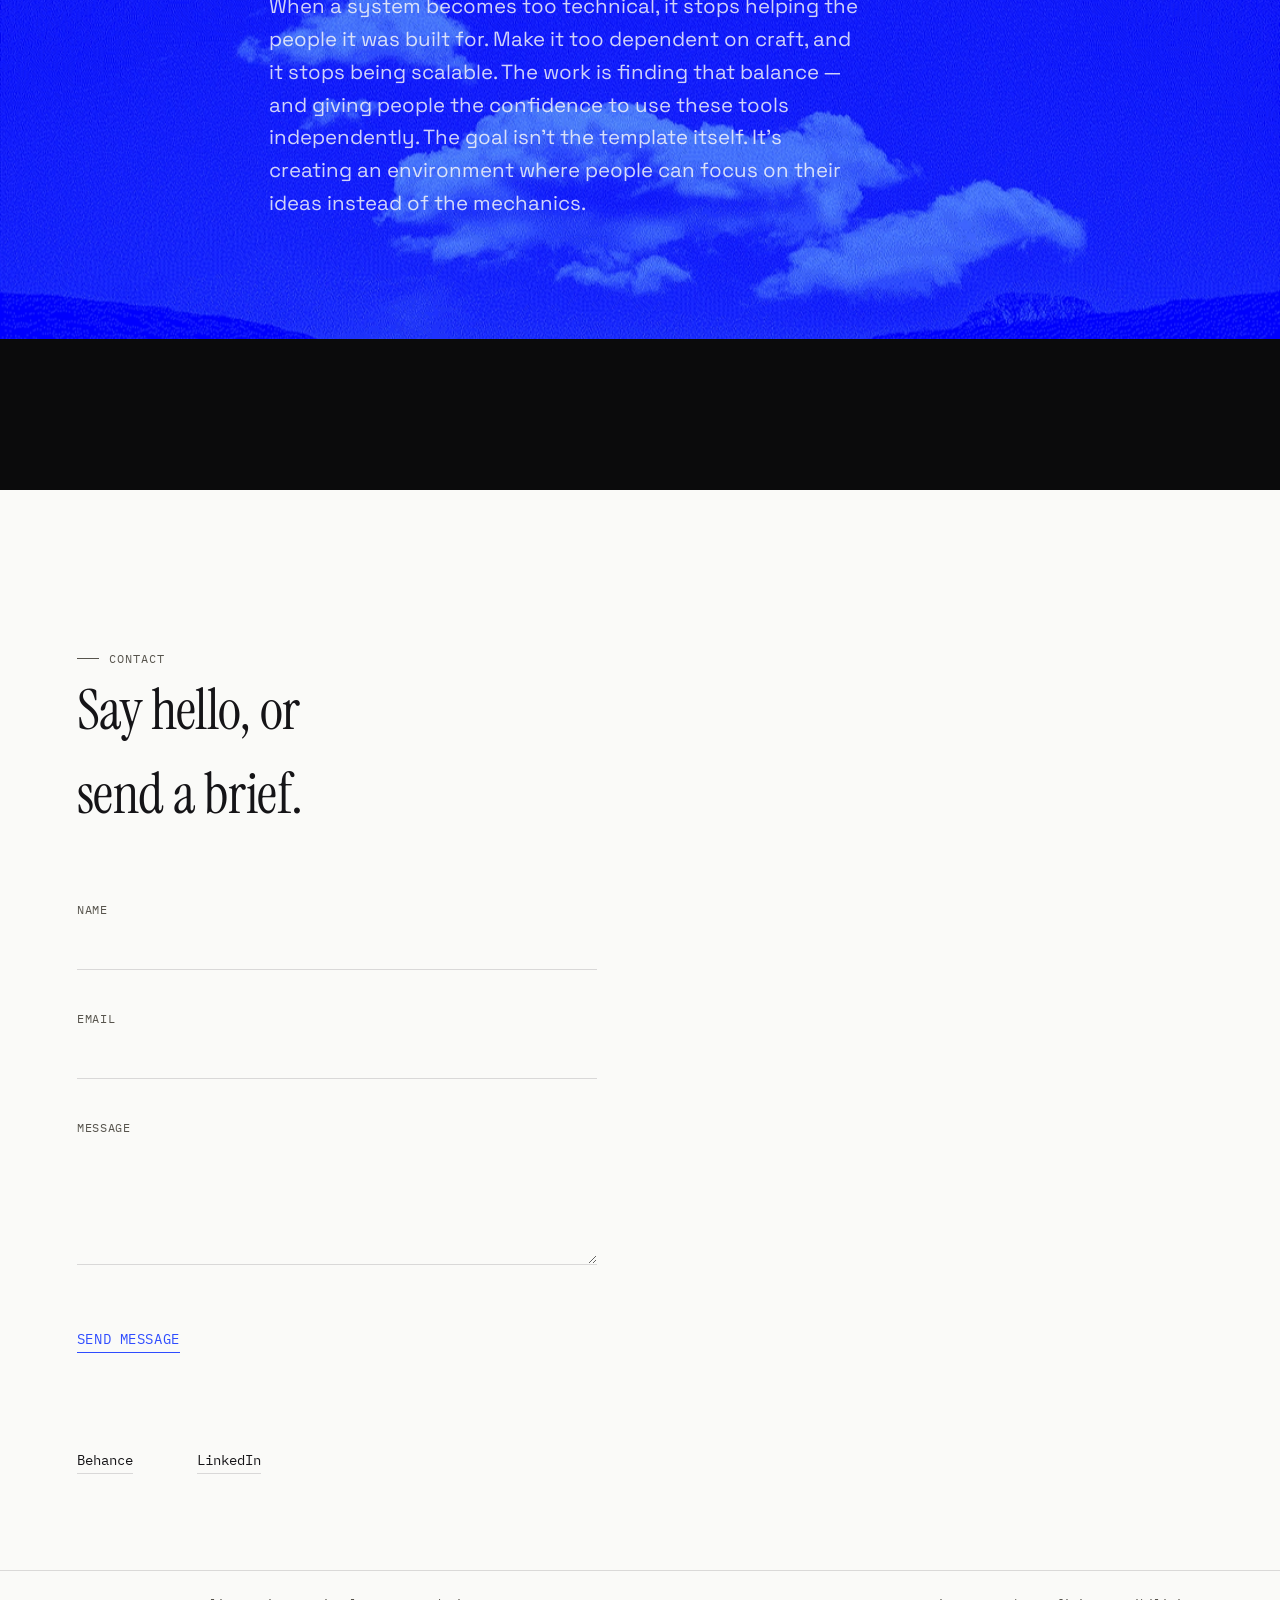
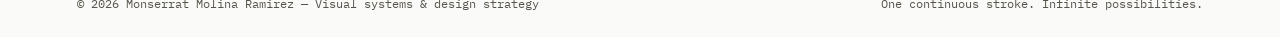
==== commit b25a7c9a: "Fix Philosophy sticky parallax: remove overflow:hidden breaking sticky Root cause of the persistent " ====
--- a/index.html
+++ b/index.html
@@ -227,12 +227,12 @@
 }
 
 /* ============ PHILOSOPHY ============ */
-.philosophy{ position:relative; background: var(--black); color: var(--paper); overflow:hidden; }
-.philosophy-spacer{ position:relative; }
-.philosophy-sticky-frame{ position:sticky; top:0; min-height:100vh; overflow:hidden; z-index:0; display:flex; align-items:center; }
-.philosophy-bg{ position:absolute; inset:0; overflow:hidden; z-index:0; }
-.philosophy-bg img{ position:absolute; top:-30%; left:0; width:100%; height:160%; object-fit:cover; display:block; will-change:transform; }
-.philosophy-sticky-frame .container{ position:relative; z-index:1; width:100%; padding-block: var(--s6); }
+.philosophy{ position:relative; background: var(--black); color: var(--paper); }
+.philosophy-sticky-frame{ position:sticky; top:0; height:100vh; overflow:hidden; z-index:0; }
+.philosophy-bg{ position:absolute; inset:0; overflow:hidden; }
+.philosophy-bg img{ position:absolute; top:-25%; left:0; width:100%; height:150%; object-fit:cover; display:block; will-change:transform; }
+.philosophy-content{ position:relative; z-index:1; margin-top: -100vh; min-height:100vh; display:flex; align-items:center; }
+.philosophy-content .container{ width:100%; padding-block: var(--s6); }
 .philosophy .grid{ align-items:start; }
 .philosophy-text{ grid-column: 3 / 10; }
 .philosophy h2{ font-size: var(--fs-h1); margin-top: var(--s3); }
@@ -240,7 +240,8 @@
 @media (max-width: 1024px){ .philosophy-text{ grid-column: 1 / 9; } }
 @media (max-width: 640px){ .philosophy-text{ grid-column: 1 / 5; } }
 @media (max-width: 1024px){
-  .philosophy-sticky-frame{ position:relative; min-height:auto; }
+  .philosophy-sticky-frame{ position:relative; height:60vh; }
+  .philosophy-content{ margin-top:0; min-height:auto; }
 }
 
 .flow{ grid-column: 1 / 13; margin-top: var(--s6); display:flex; align-items:center; justify-content: space-between; gap: var(--s2); flex-wrap: wrap; }
@@ -603,11 +604,12 @@
 </section>
 
 <section class="philosophy" id="philosophy" data-section="philosophy">
-  <div class="philosophy-spacer" id="philosophy-spacer">
-  <div class="philosophy-sticky-frame" id="philosophy-sticky-frame">
+  <div class="philosophy-sticky-frame">
     <div class="philosophy-bg" aria-hidden="true">
       <img id="philosophy-img" src="assets/gradient_background.webp" alt="">
     </div>
+  </div>
+  <div class="philosophy-content">
     <div class="container">
     <div class="grid">
       <div class="philosophy-text" data-reveal>
@@ -633,7 +635,6 @@
       </div>
     </div>
     </div>
-  </div>
   </div>
 </section>
 
@@ -1012,40 +1013,29 @@
     updateHeroGradient();
   }
 
-  var philosophySpacer = document.getElementById('philosophy-spacer');
-  var philosophyFrame = document.getElementById('philosophy-sticky-frame');
+  var philosophySection = document.querySelector('.philosophy');
   var philosophyImg = document.getElementById('philosophy-img');
-  if(philosophySpacer && philosophyFrame && philosophyImg){
+  if(philosophySection && philosophyImg && !reducedMotion){
     var isPhilosophyMobile = function(){ return window.innerWidth <= 1024; };
-    var setPhilosophySpacerHeight = function(){
-      if(isPhilosophyMobile()){ philosophySpacer.style.height = ''; return; }
-      var frameHeight = philosophyFrame.getBoundingClientRect().height;
-      philosophySpacer.style.height = (frameHeight + 500) + 'px';
+    var philosophyTicking = false;
+    var updatePhilosophyImg = function(){
+      if(isPhilosophyMobile()){ philosophyTicking = false; return; }
+      var rect = philosophySection.getBoundingClientRect();
+      var vh = window.innerHeight;
+      var totalScrollable = Math.max(0, rect.height - vh);
+      var scrolledWithin = Math.min(totalScrollable, Math.max(0, -rect.top));
+      var offset = -Math.min(scrolledWithin * 0.4, 200);
+      philosophyImg.style.transform = 'translateY(' + offset.toFixed(1) + 'px)';
+      philosophyTicking = false;
     };
-    setPhilosophySpacerHeight();
-    window.addEventListener('resize', function(){ setPhilosophySpacerHeight(); });
-
-    if(!reducedMotion){
-      var philosophyTicking = false;
-      var updatePhilosophyImg = function(){
-        if(isPhilosophyMobile()){ philosophyTicking = false; return; }
-        var rect = philosophySpacer.getBoundingClientRect();
-        var vh = window.innerHeight;
-        var totalScrollable = Math.max(0, rect.height - vh);
-        var scrolledWithin = Math.min(totalScrollable, Math.max(0, -rect.top));
-        var offset = -Math.min(scrolledWithin * 0.4, 200);
-        philosophyImg.style.transform = 'translateY(' + offset.toFixed(1) + 'px)';
-        philosophyTicking = false;
-      };
-      window.addEventListener('scroll', function(){
-        if(!philosophyTicking){
-          requestAnimationFrame(updatePhilosophyImg);
-          philosophyTicking = true;
-        }
-      }, { passive: true });
-      window.addEventListener('resize', function(){ requestAnimationFrame(updatePhilosophyImg); });
-      updatePhilosophyImg();
-    }
+    window.addEventListener('scroll', function(){
+      if(!philosophyTicking){
+        requestAnimationFrame(updatePhilosophyImg);
+        philosophyTicking = true;
+      }
+    }, { passive: true });
+    window.addEventListener('resize', function(){ requestAnimationFrame(updatePhilosophyImg); });
+    updatePhilosophyImg();
   }
 })();
 
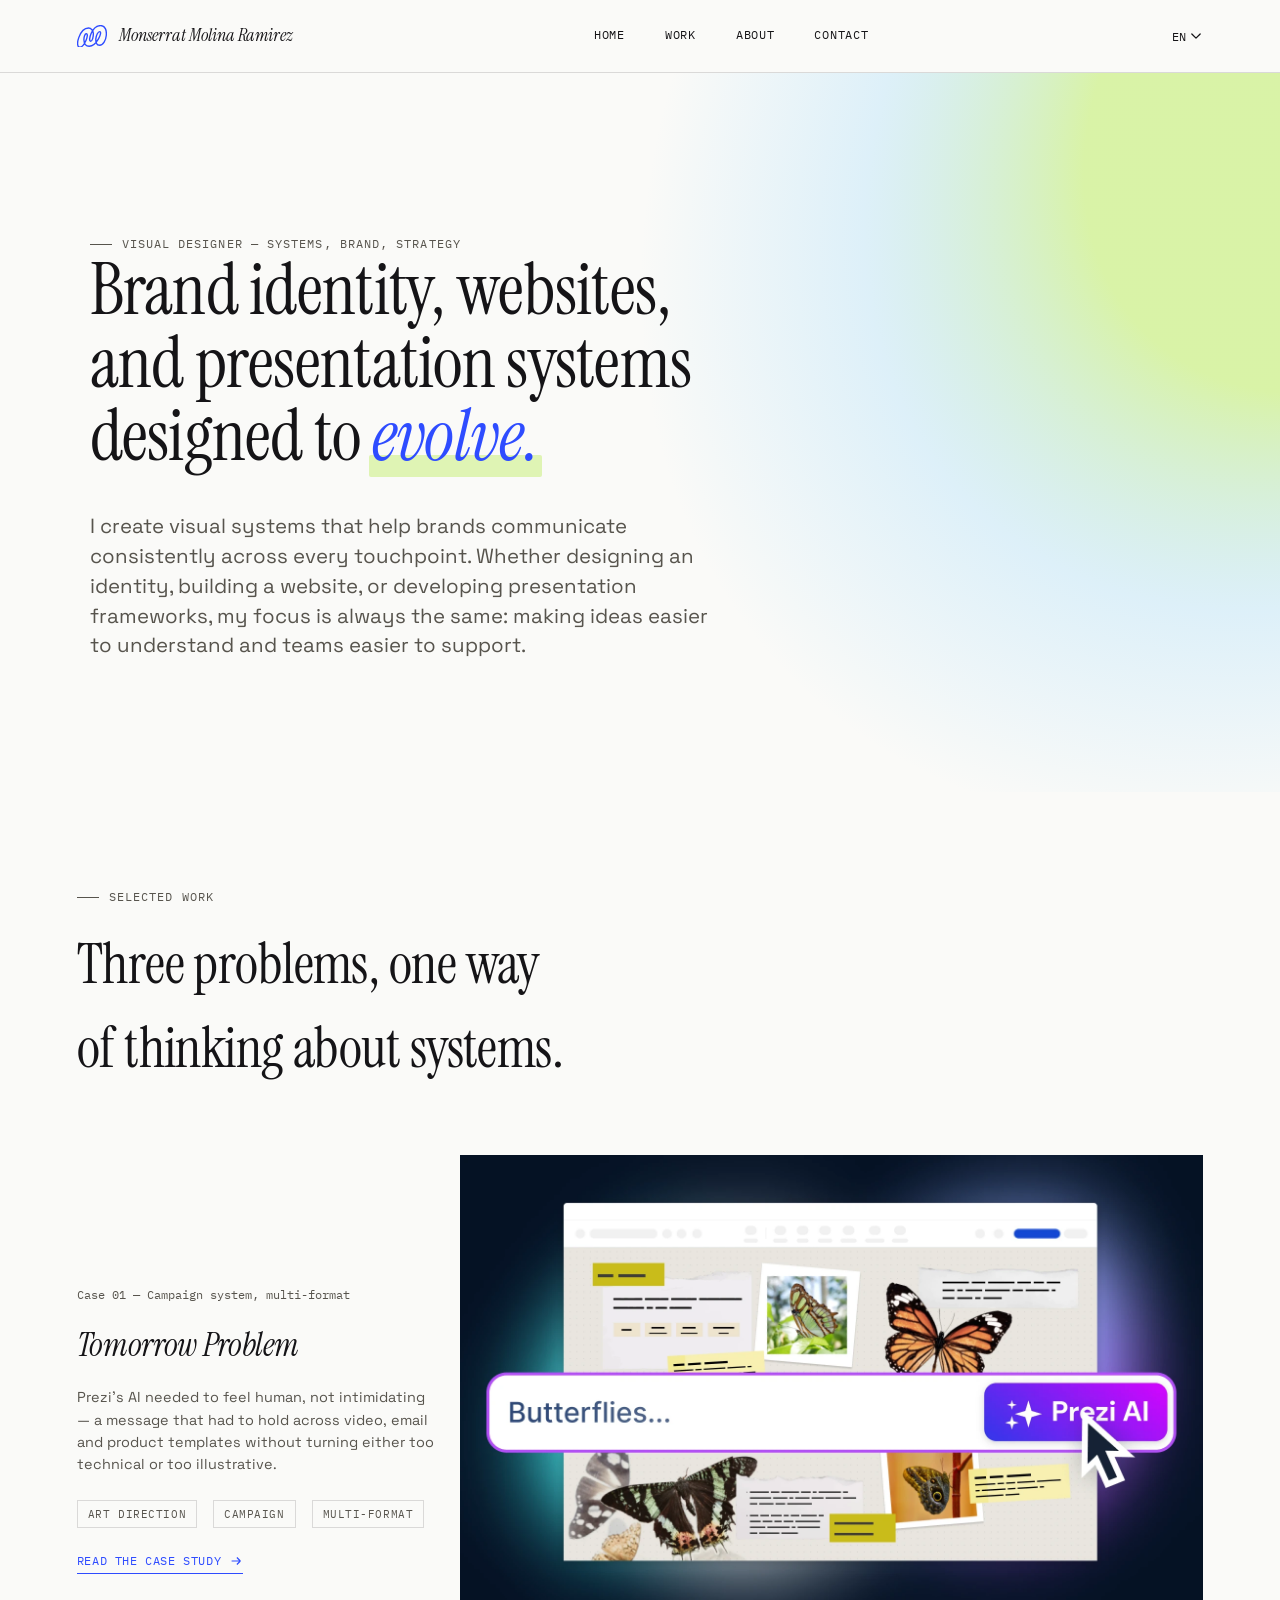
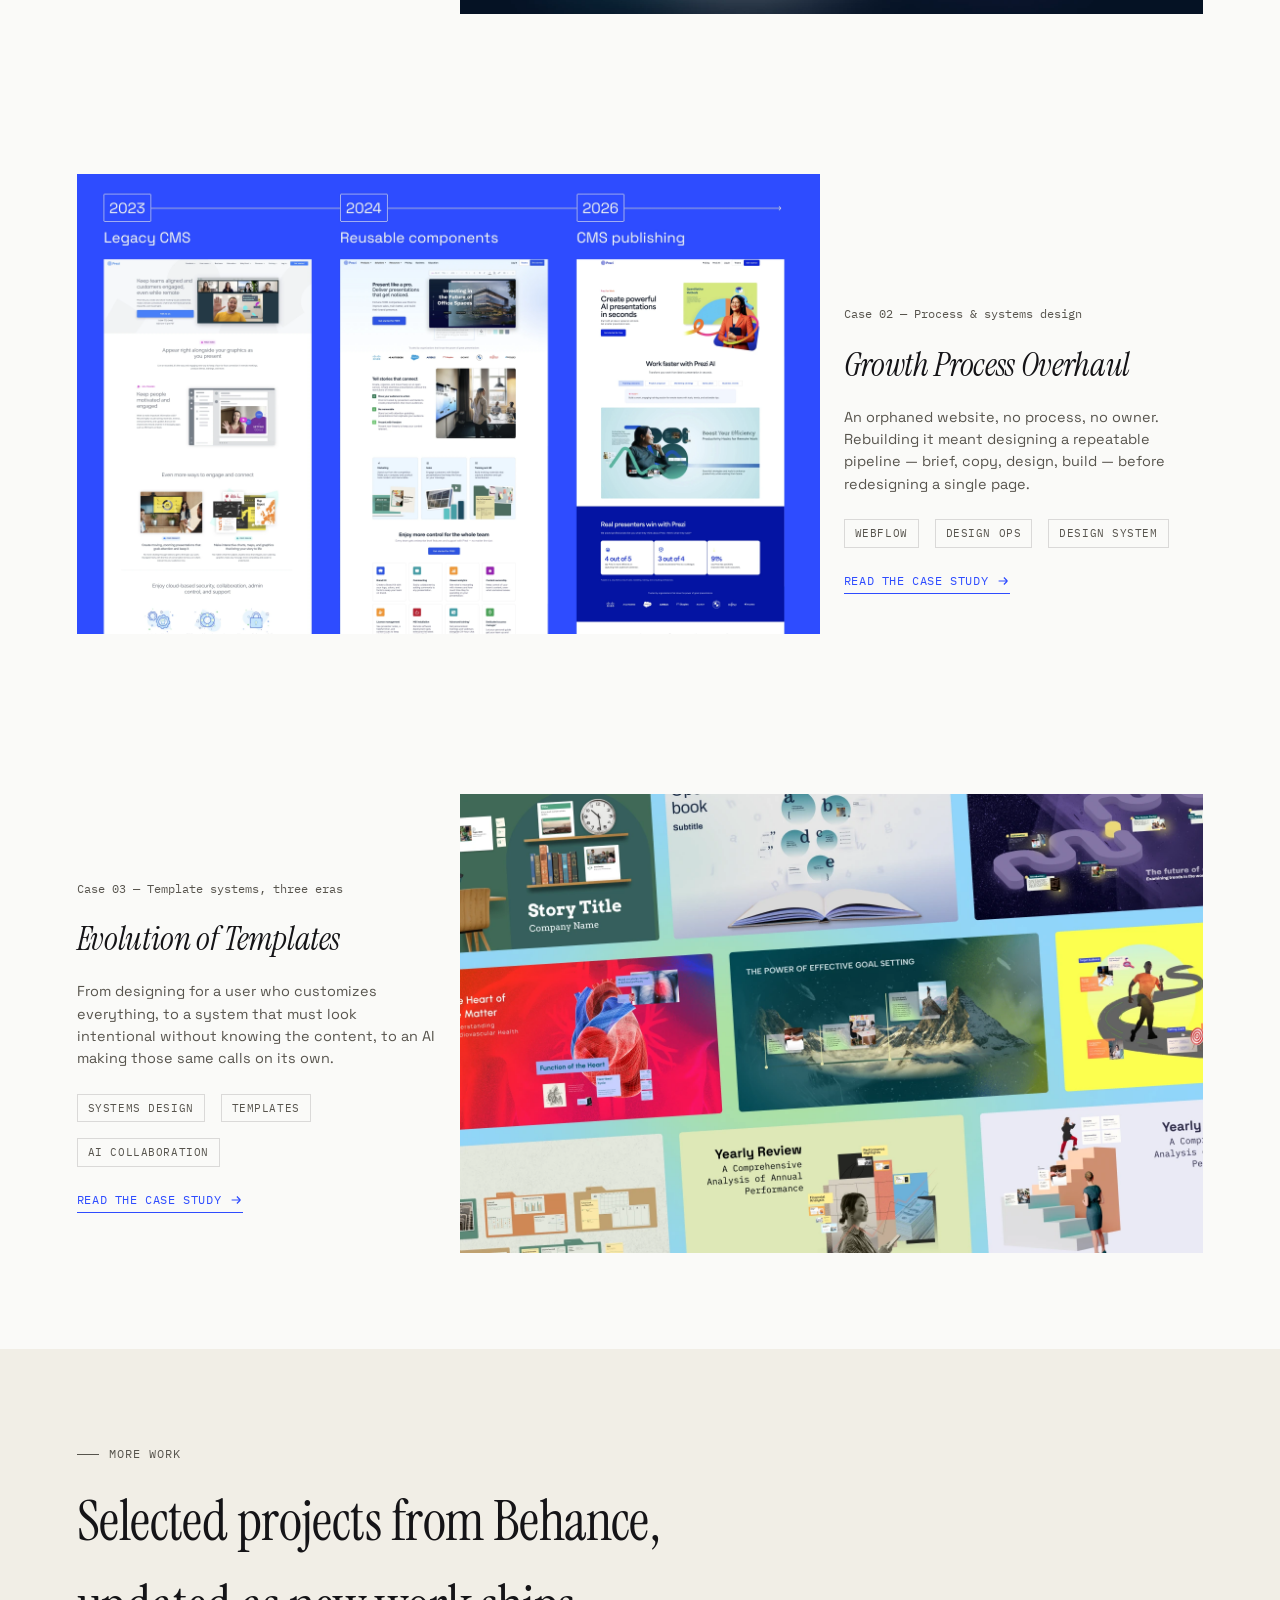
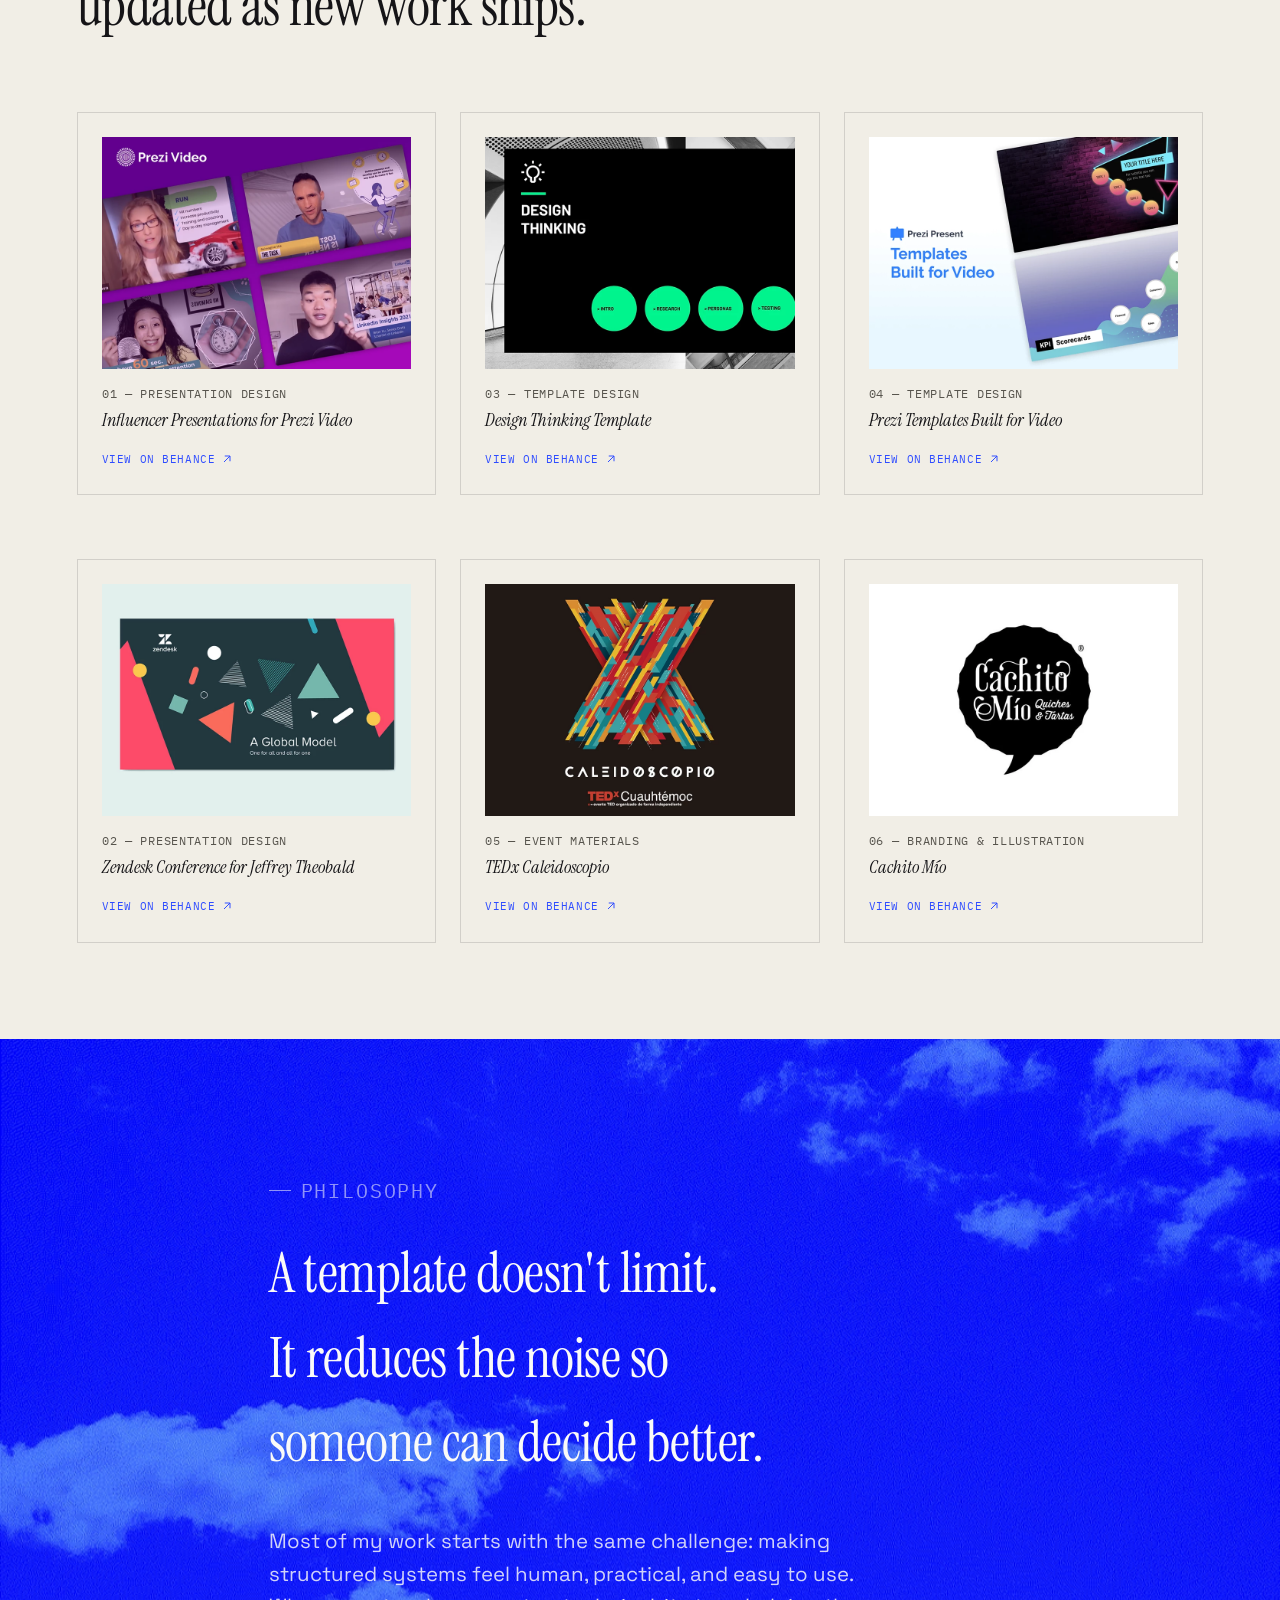
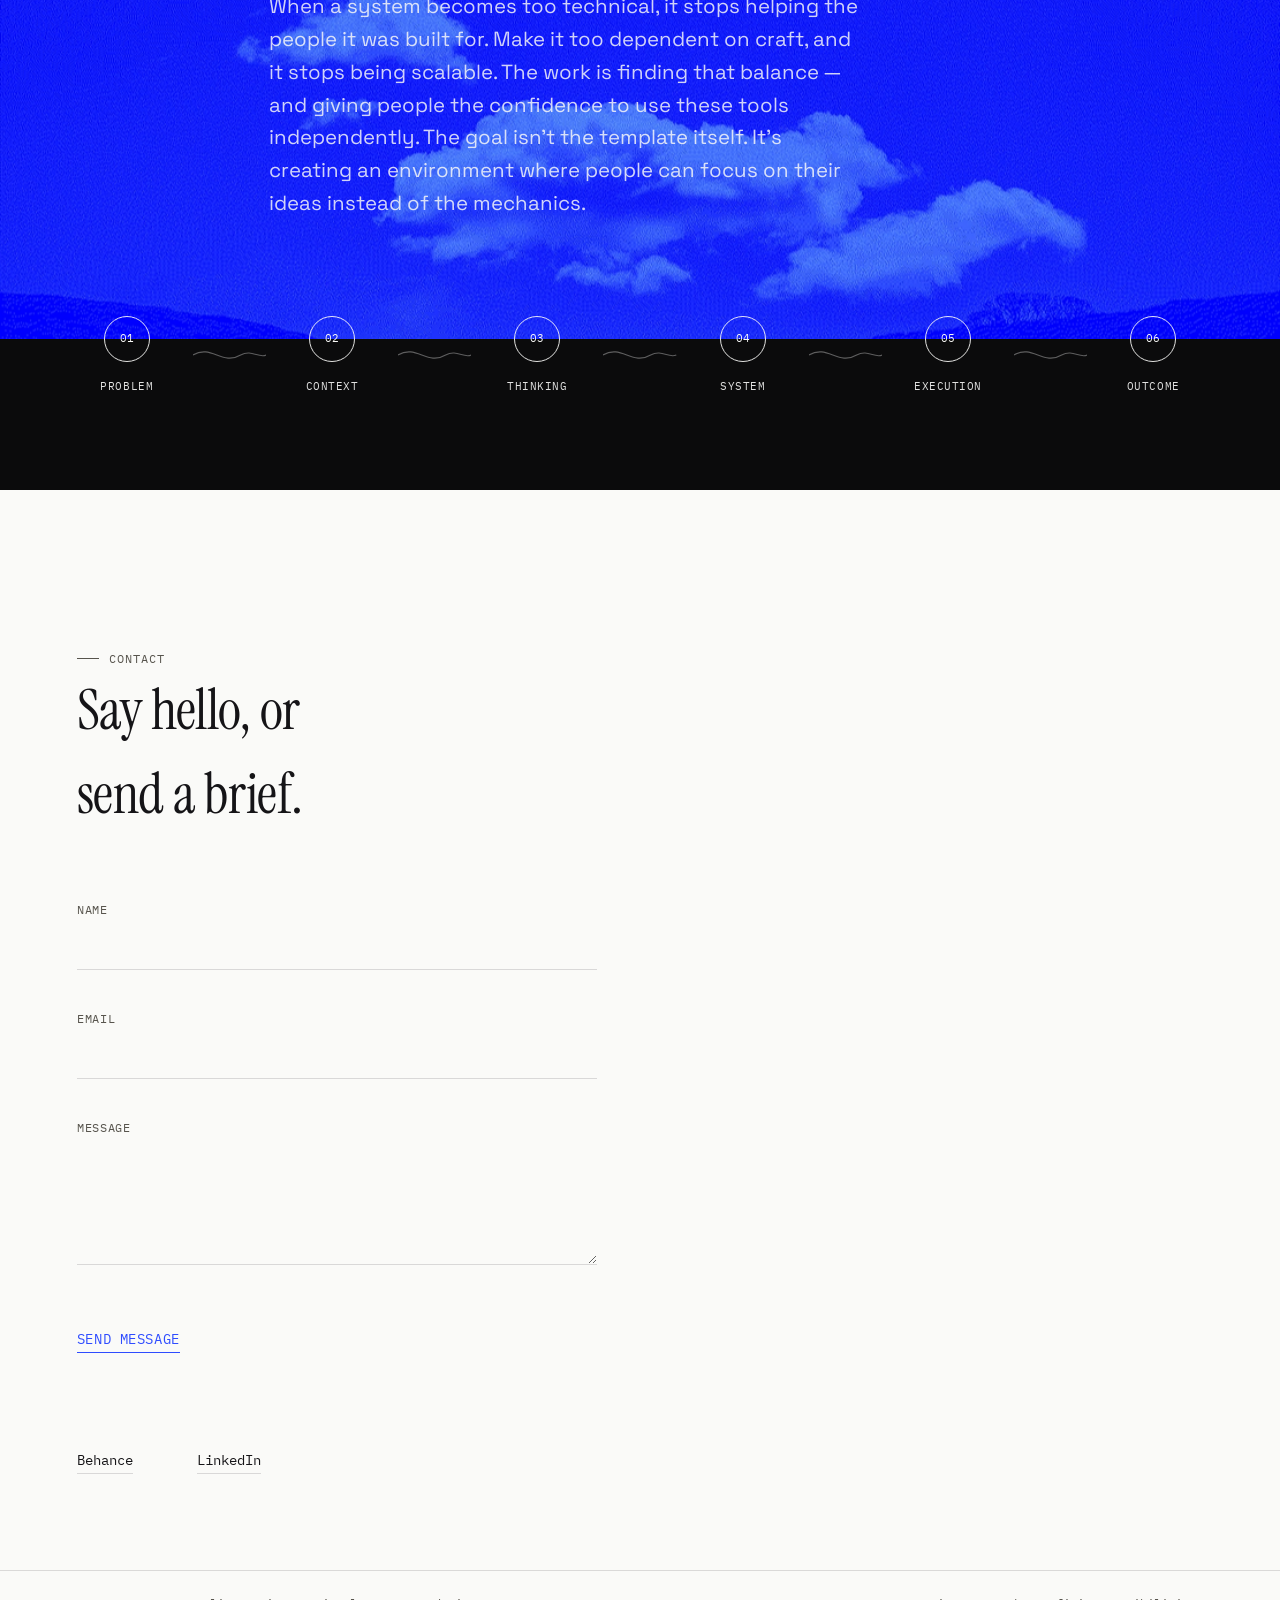
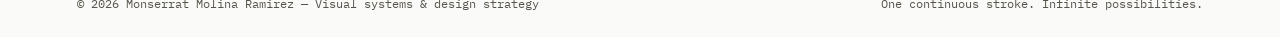
==== commit 4ca0d978: "Fix Philosophy image not showing behind text on tablet/mobile The mobile breakpoint removed the nega" ====
--- a/index.html
+++ b/index.html
@@ -241,13 +241,13 @@
 @media (max-width: 640px){ .philosophy-text{ grid-column: 1 / 5; } }
 @media (max-width: 1024px){
   .philosophy-sticky-frame{ position:relative; height:60vh; }
-  .philosophy-content{ margin-top:0; min-height:auto; }
+  .philosophy-content{ margin-top:-60vh; min-height:60vh; }
 }
 
 .flow{ grid-column: 1 / 13; margin-top: var(--s6); display:flex; align-items:center; justify-content: space-between; gap: var(--s2); flex-wrap: wrap; }
 .flow-step{ display:flex; flex-direction:column; align-items:center; gap: var(--s2); text-align:center; width: 100px; }
-.flow-step .dot{ width: 46px; height:46px; border-radius:50%; border: 1px solid rgba(250,250,248,0.35); display:flex; align-items:center; justify-content:center; font-family: var(--mono); font-size: 0.7rem; }
-.flow-step .label{ font-family: var(--mono); font-size: 0.68rem; letter-spacing:0.05em; text-transform:uppercase; color: rgba(250,250,248,0.6); }
+.flow-step .dot{ width: 46px; height:46px; border-radius:50%; border: 1px solid rgba(250,250,248,0.9); display:flex; align-items:center; justify-content:center; font-family: var(--mono); font-size: 0.7rem; }
+.flow-step .label{ font-family: var(--mono); font-size: 0.68rem; letter-spacing:0.05em; text-transform:uppercase; color: rgba(250,250,248,0.9); }
 .flow-connector{ flex:1; min-width: 30px; height: 30px; }
 .flow-connector path{ stroke: rgba(250,250,248,0.35); fill:none; stroke-width:1.5; }
 @media (max-width: 1061px){
